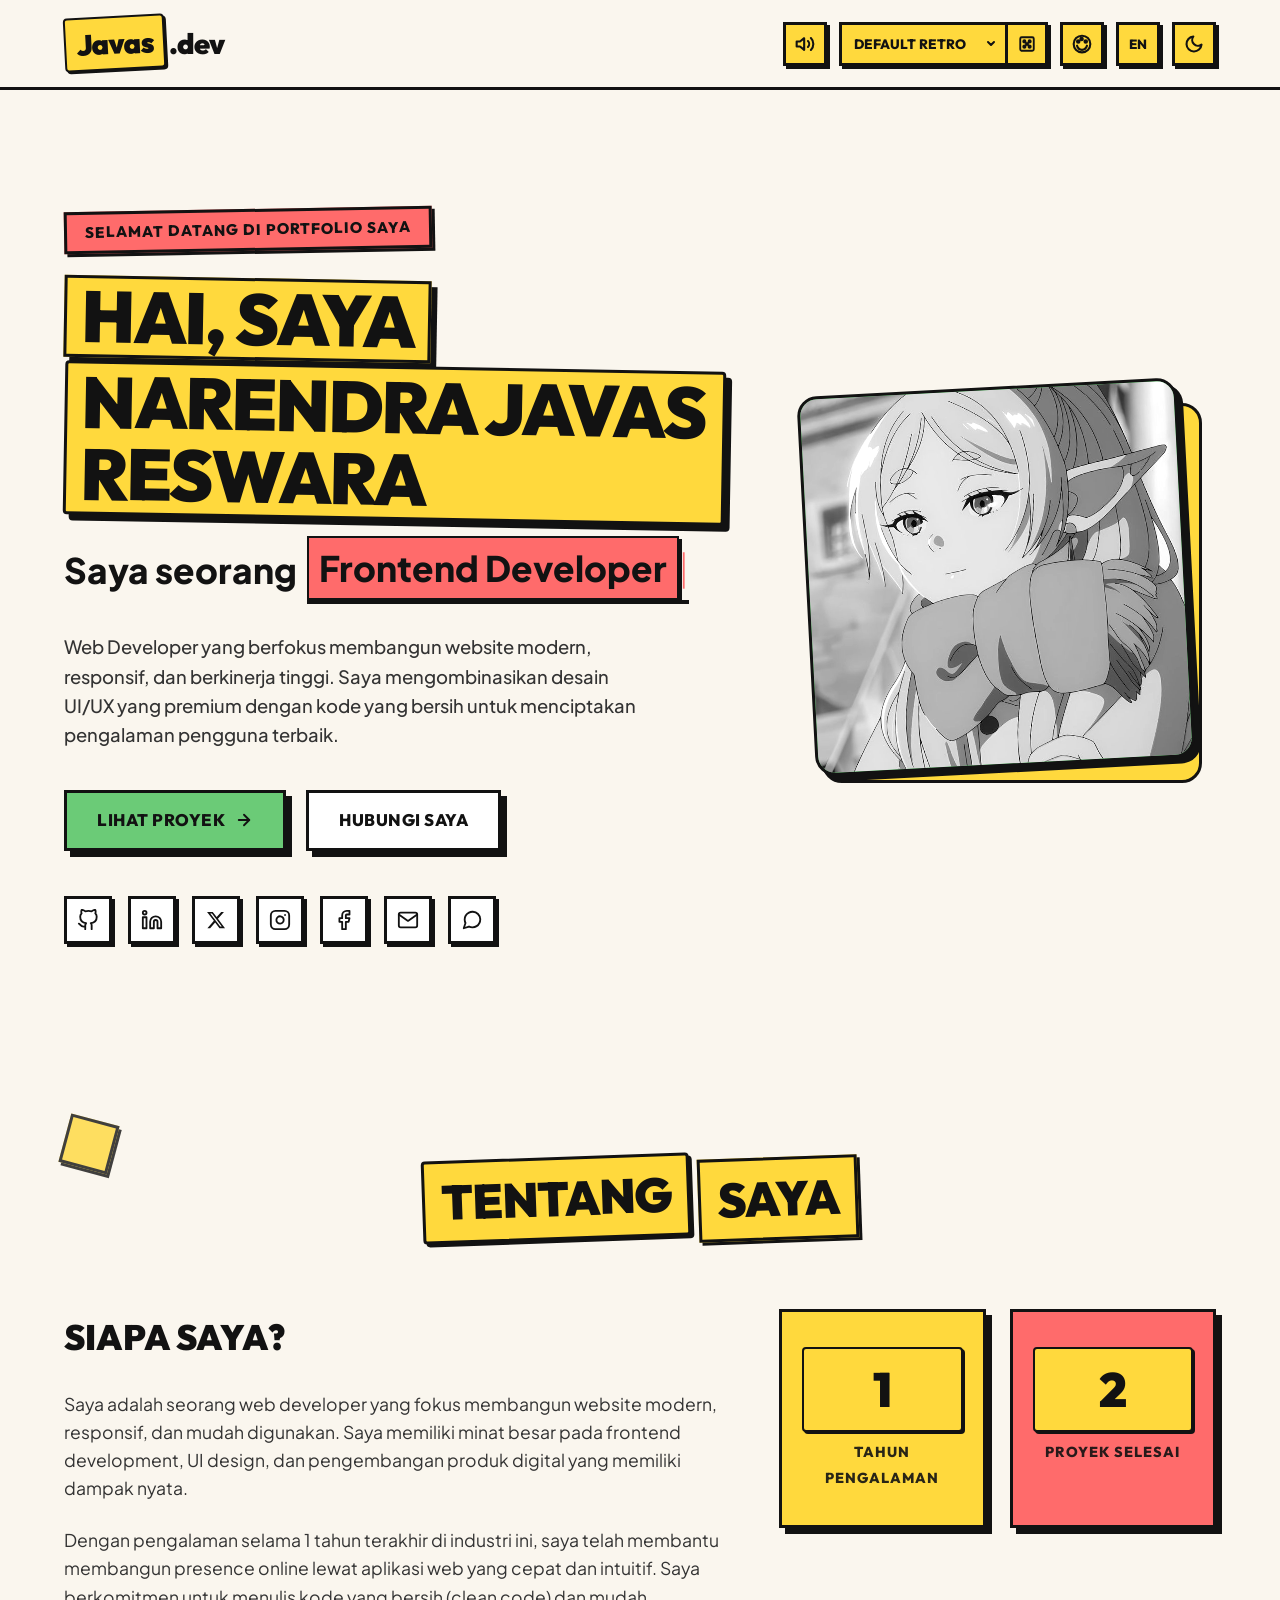
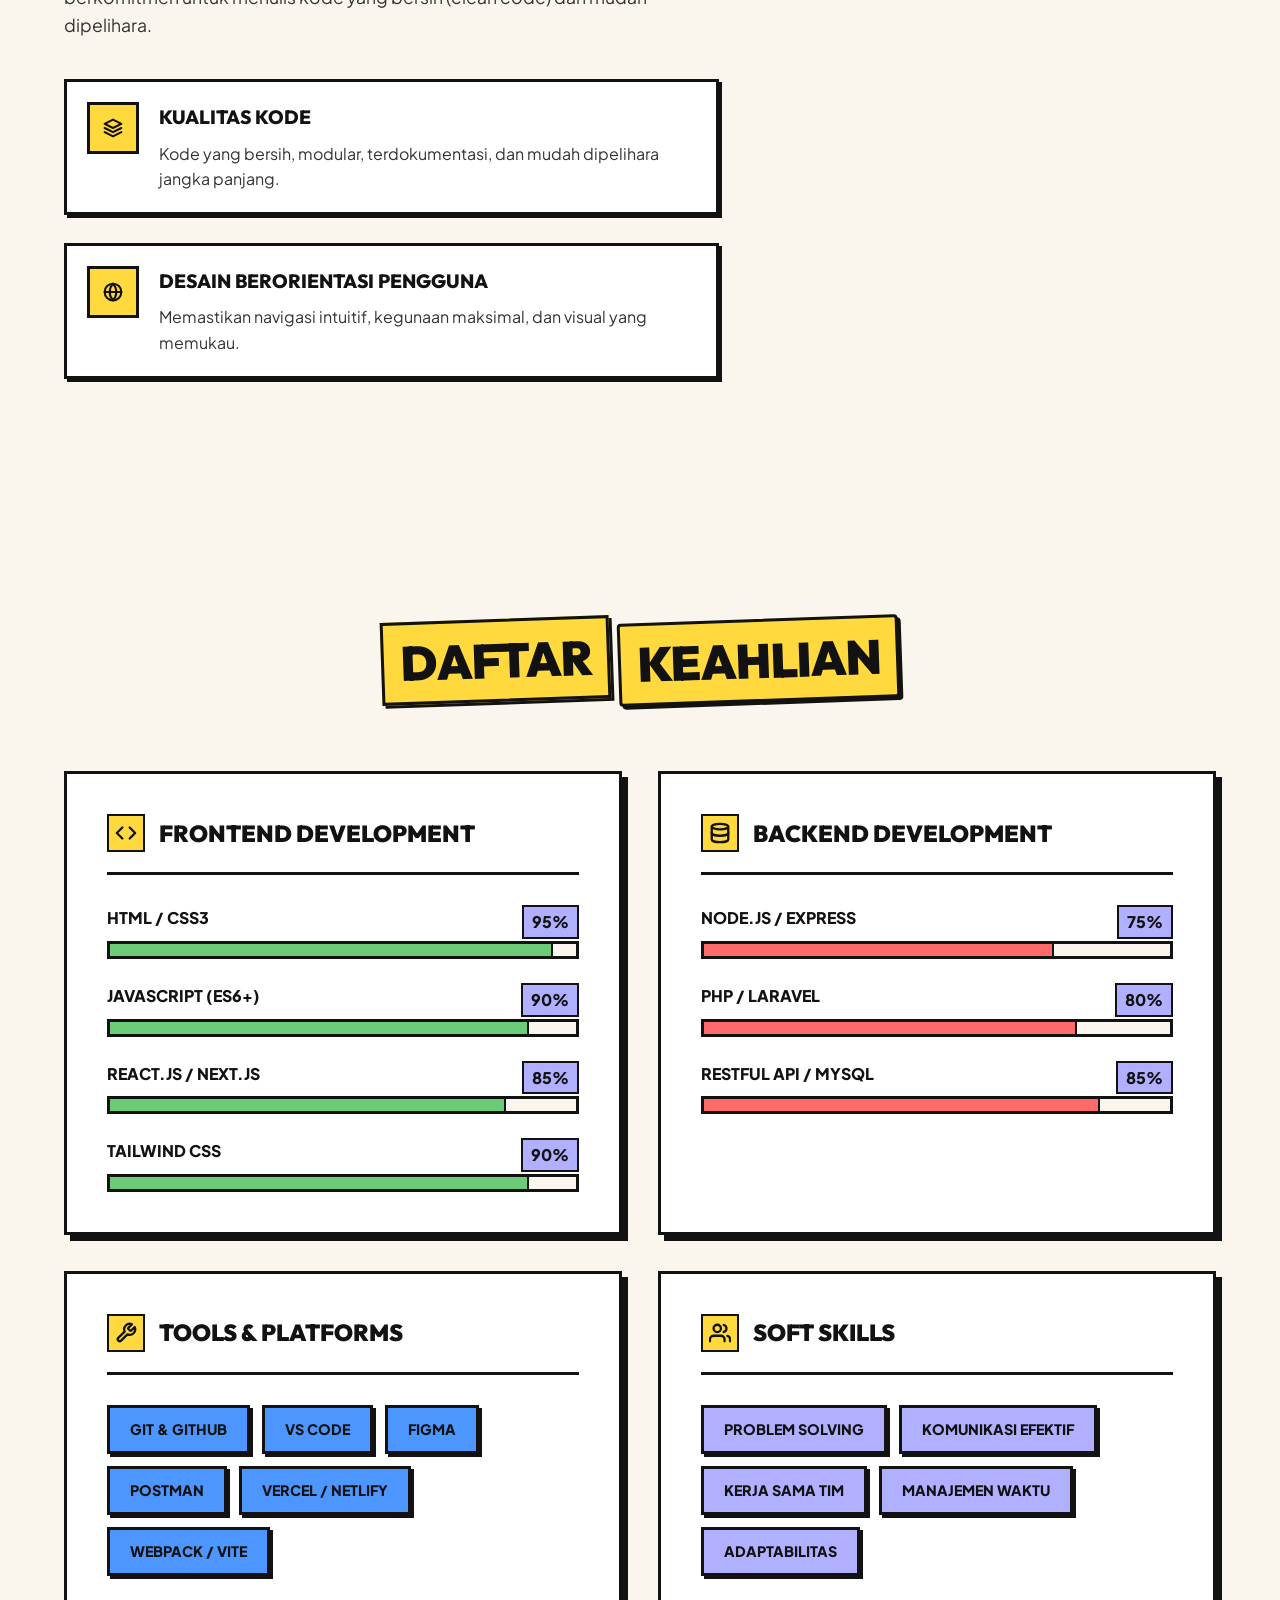
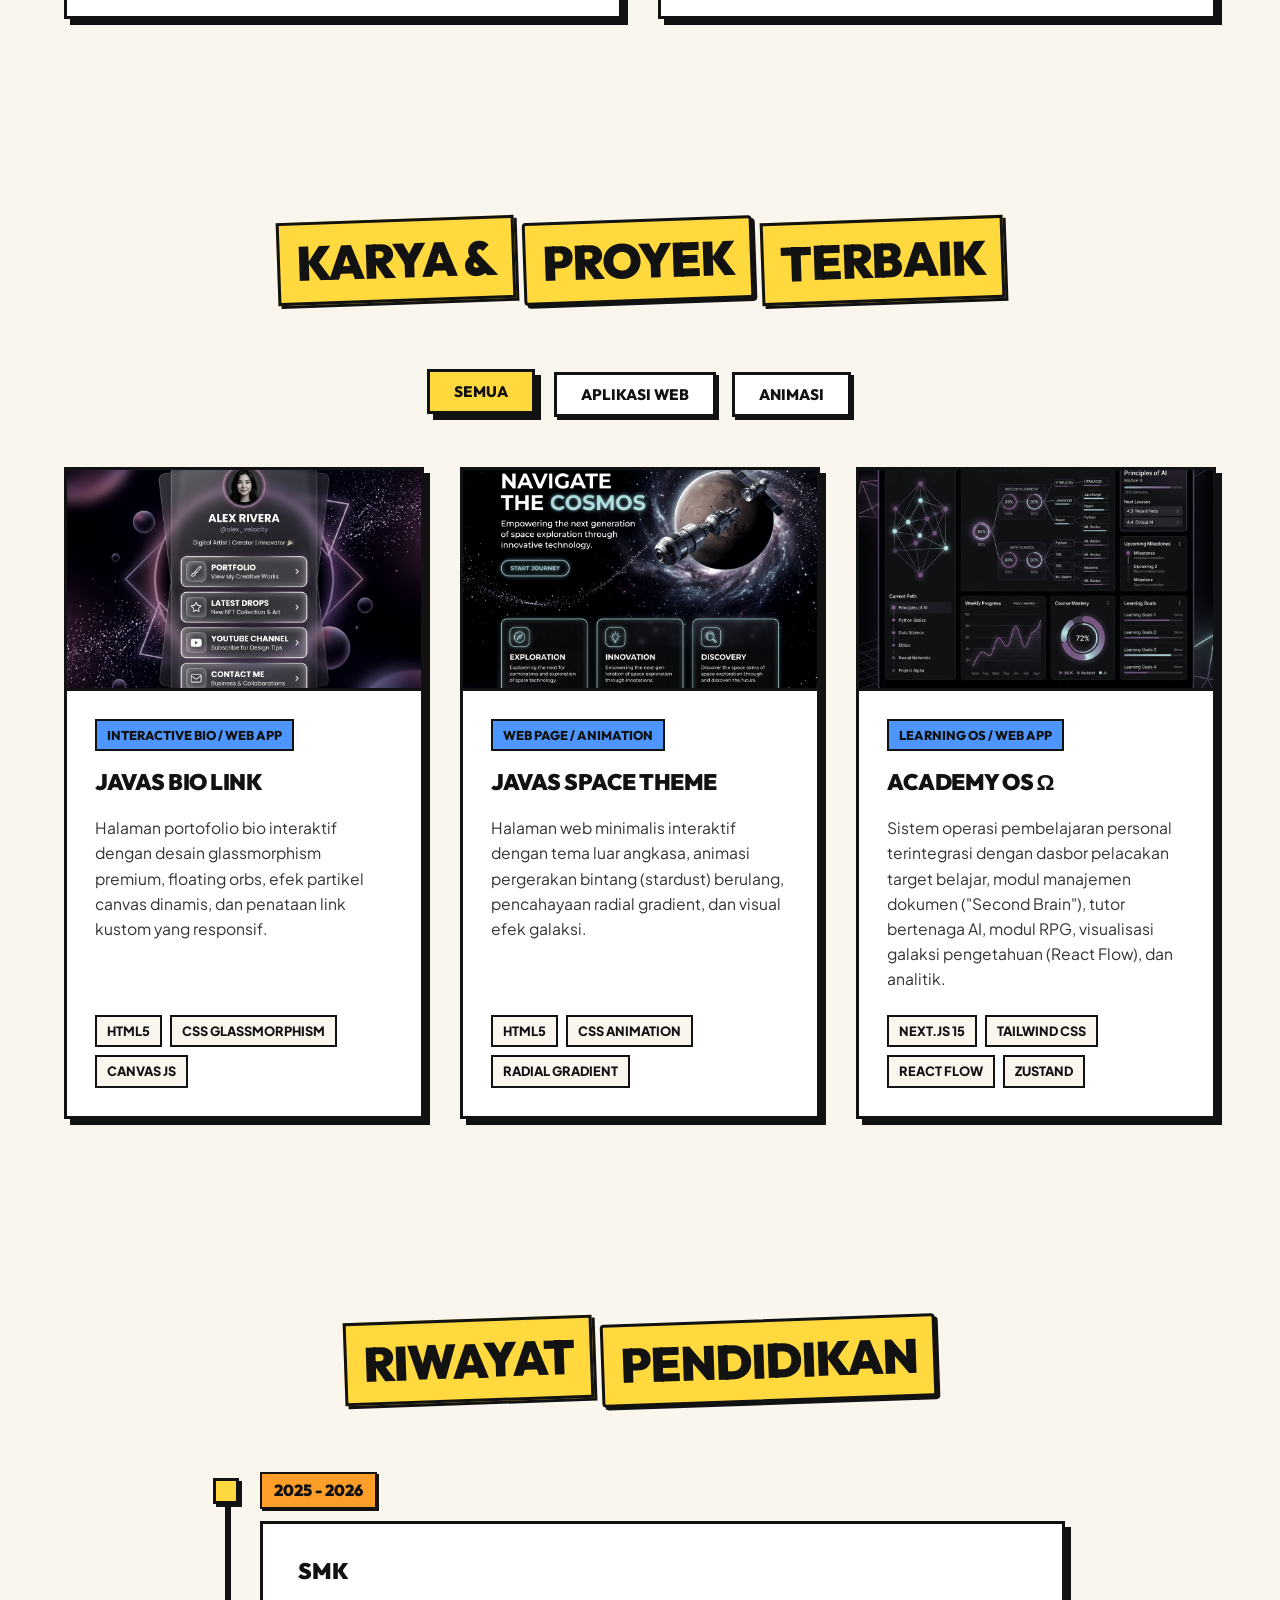
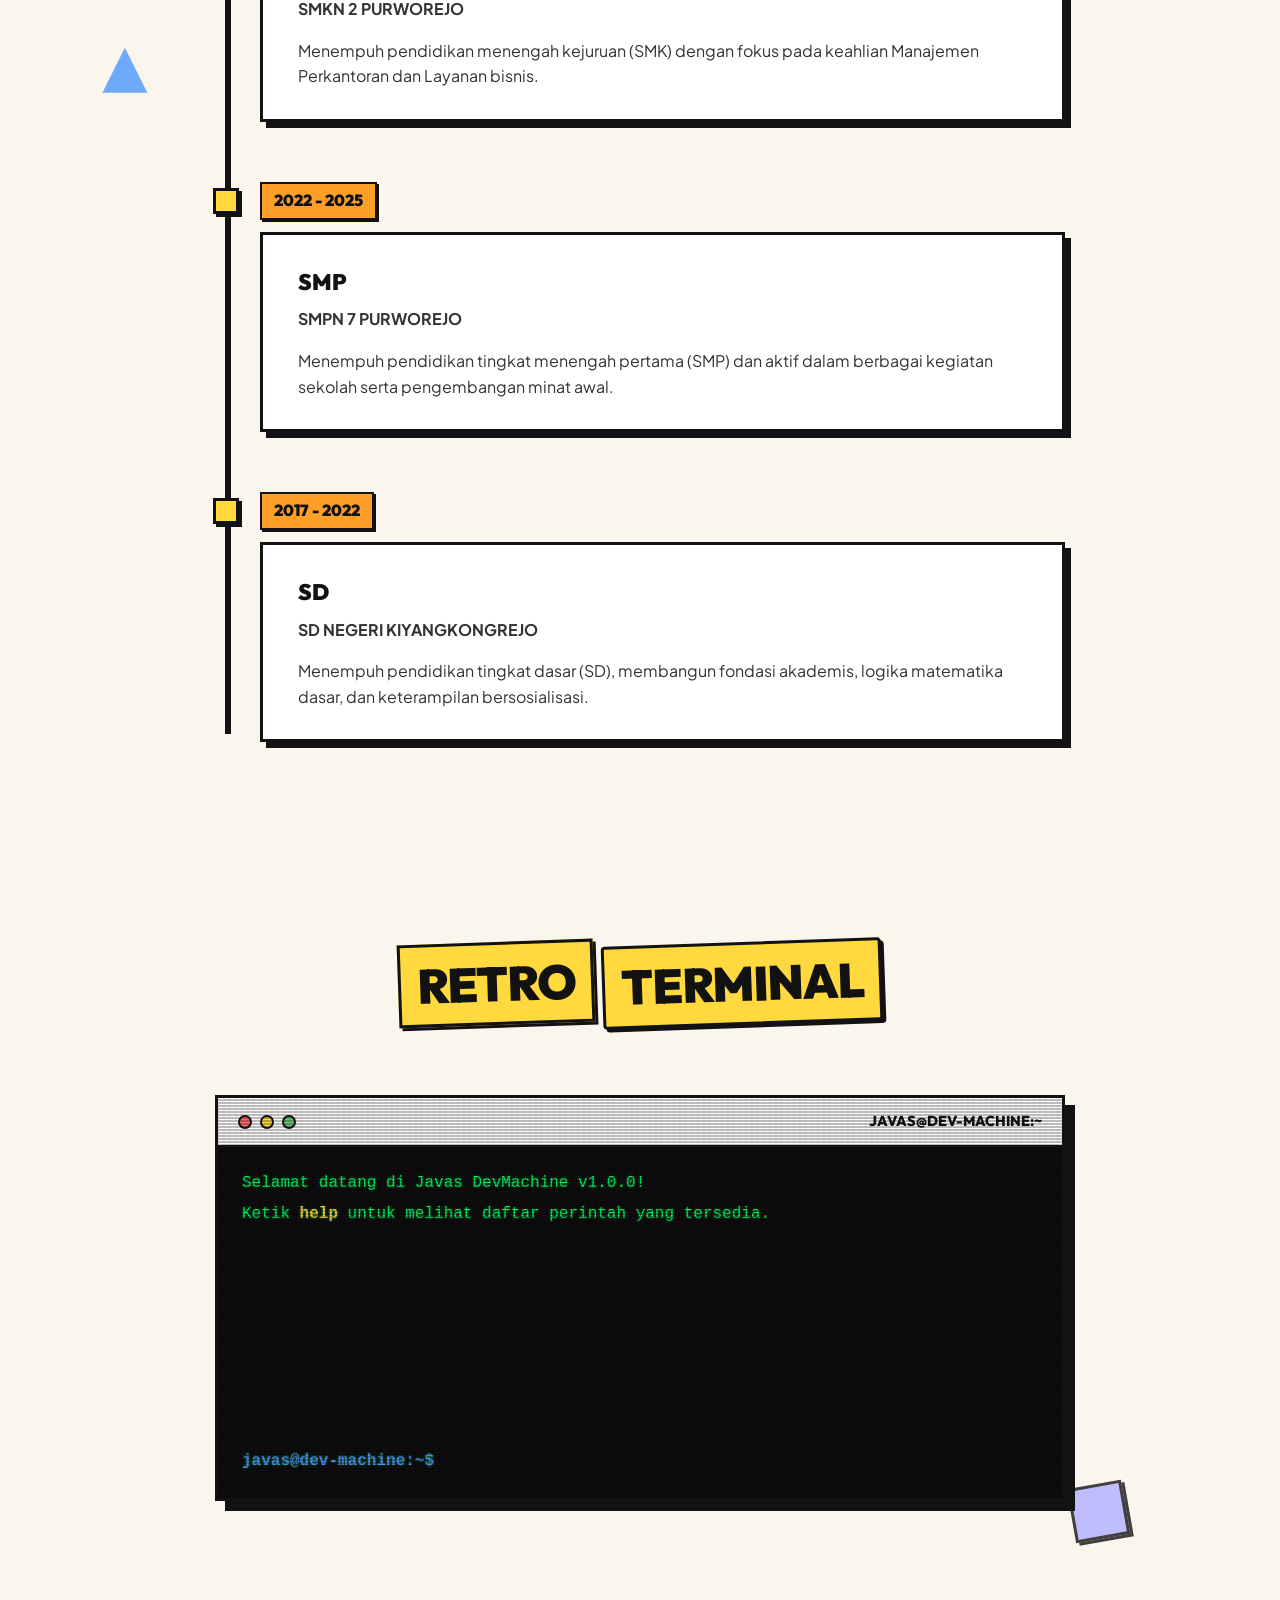
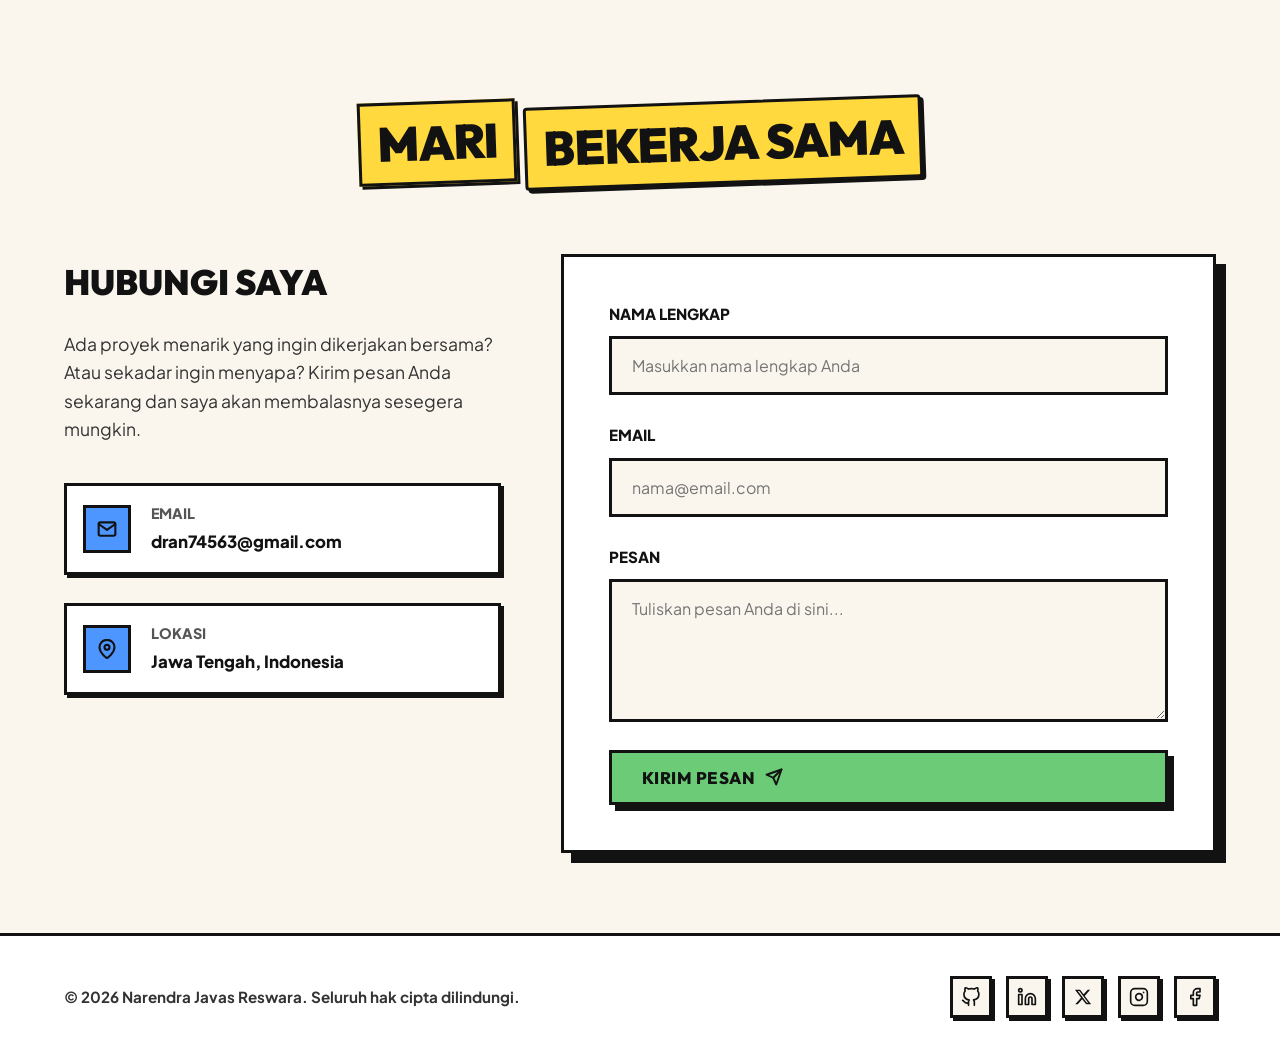
==== index.html @ 5ac17391 "fix(layout): move nav out of header and prevent SVG button clipping" ====
<!DOCTYPE html>
<html lang="id">
<head>
  <meta charset="UTF-8">
  <meta name="viewport" content="width=device-width, initial-scale=1.0">
  <title>Narendra Javas Reswara | Professional Web Developer & Frontend Engineer Portfolio</title>
  <meta name="description" content="Portfolio profesional Narendra Javas Reswara. Web Developer dan Frontend Engineer yang berpengalaman membangun website modern, responsif, berkinerja tinggi, dan mudah digunakan.">
  <meta name="keywords" content="Narendra Javas Reswara, Web Developer, Frontend Engineer, Portfolio, Developer Indonesia, React, CSS, JavaScript">
  <meta name="author" content="Narendra Javas Reswara">
  
  <!-- Open Graph / Facebook -->
  <meta property="og:type" content="website">
  <meta property="og:url" content="https://alexwijaya.dev/">
  <meta property="og:title" content="Narendra Javas Reswara | Professional Web Developer Portfolio">
  <meta property="og:description" content="Explore projects, skills, and experience of Narendra Javas Reswara, building next-gen web applications.">
  <meta property="og:image" content="assets/images/profile_avatar.png">

  <!-- Google Fonts -->
  <link rel="preconnect" href="https://fonts.googleapis.com">
  <link rel="preconnect" href="https://fonts.gstatic.com" crossorigin>
  <link href="https://fonts.googleapis.com/css2?family=Plus+Jakarta+Sans:wght@300;400;500;600;700;800&family=Outfit:wght@300;400;500;600;700;800&family=Press+Start+2P&display=swap" rel="stylesheet">
  
  <!-- Stylesheet -->
  <link rel="stylesheet" href="style.css?v=1.6">
</head>
<body>

  <!-- Background Geometric Shapes with Parallax Wrappers -->
  <div class="geo-shape-wrap shape-1-wrap" data-depth="20"><div class="geo-shape shape-1"></div></div>
  <div class="geo-shape-wrap shape-2-wrap" data-depth="-30"><div class="geo-shape shape-2"></div></div>
  <div class="geo-shape-wrap shape-3-wrap" data-depth="15"><div class="geo-shape shape-3"></div></div>
  <div class="geo-shape-wrap shape-4-wrap" data-depth="-25"><div class="geo-shape shape-4"></div></div>

  <!-- Header & Navigation -->
  <header class="header" id="header">
    <div class="container header-container">
      <a href="#hero" class="logo" id="nav-logo">
        <span class="gradient-text">Javas</span>.dev
      </a>

      <div class="header-actions">
        <button id="sound-toggle" class="theme-toggle-btn sound-toggle-btn" aria-label="Toggle Sound">
          <svg class="sound-on-icon" viewBox="0 0 24 24" width="20" height="20" stroke="currentColor" stroke-width="2.5" fill="none" stroke-linecap="round" stroke-linejoin="round">
            <polygon points="11 5 6 9 2 9 2 15 6 15 11 19 11 5"></polygon>
            <path d="M19.07 4.93a10 10 0 0 1 0 14.14M15.54 8.46a5 5 0 0 1 0 7.07"></path>
          </svg>
          <svg class="sound-off-icon" viewBox="0 0 24 24" width="20" height="20" stroke="currentColor" stroke-width="2.5" fill="none" stroke-linecap="round" stroke-linejoin="round" style="display: none;">
            <polygon points="11 5 6 9 2 9 2 15 6 15 11 19 11 5"></polygon>
            <line x1="23" y1="9" x2="17" y2="15"></line>
            <line x1="17" y1="9" x2="23" y2="15"></line>
          </svg>
        </button>

        <!-- Unified Color Palette Switcher Widget -->
        <div class="palette-switcher-wrapper">
          <select id="palette-select" class="palette-select" aria-label="Select Color Palette">
            <option value="0">Default Retro</option>
            <option value="1">Cyberpunk Neon</option>
            <option value="2">80s Vaporwave</option>
            <option value="3">Acid Rave</option>
            <option value="4">Citrus Punch</option>
          </select>
          <button id="palette-shuffle" class="palette-shuffle-btn" aria-label="Shuffle Colors">
            <svg viewBox="0 0 24 24" width="18" height="18" stroke="currentColor" stroke-width="2.5" fill="none" stroke-linecap="round" stroke-linejoin="round">
              <rect x="3" y="3" width="18" height="18" rx="2" ry="2"></rect>
              <circle cx="8.5" cy="8.5" r="1.5" fill="currentColor"></circle>
              <circle cx="15.5" cy="15.5" r="1.5" fill="currentColor"></circle>
              <circle cx="12" cy="12" r="1.5" fill="currentColor"></circle>
              <circle cx="8.5" cy="15.5" r="1.5" fill="currentColor"></circle>
              <circle cx="15.5" cy="8.5" r="1.5" fill="currentColor"></circle>
            </svg>
          </button>
        </div>

        <!-- Custom Color Picker Widget -->
        <div class="color-picker-wrapper">
          <button id="custom-color-btn" class="theme-toggle-btn custom-color-btn" aria-label="Custom Accent Color">
            <svg viewBox="0 0 24 24" width="20" height="20" stroke="currentColor" stroke-width="2.5" fill="none" stroke-linecap="round" stroke-linejoin="round">
              <path d="M12 22C17.5228 22 22 17.5228 22 12C22 6.47715 17.5228 2 12 2C6.47715 2 2 6.47715 2 12C2 17.5228 6.47715 22 12 22Z"></path>
              <path d="M7.5 10.5C8.32843 10.5 9 9.82843 9 9C9 8.17157 8.32843 7.5 7.5 7.5C6.67157 7.5 6 8.17157 6 9C6 9.82843 6.67157 10.5 7.5 10.5Z" fill="currentColor"></path>
              <path d="M11.5 7.5C12.3284 7.5 13 6.82843 13 6C13 5.17157 12.3284 4.5 11.5 4.5C10.6716 4.5 10 5.17157 10 6C10 6.82843 10.6716 7.5 11.5 7.5Z" fill="currentColor"></path>
              <path d="M16.5 10.5C17.3284 10.5 18 9.82843 18 9C18 8.17157 17.3284 7.5 16.5 7.5C15.6716 7.5 15 8.17157 15 9C15 9.82843 15.6716 10.5 16.5 10.5Z" fill="currentColor"></path>
              <path d="M6 14C6 14 7.5 19 12 19C16.5 19 18 14 18 14" stroke-linecap="round"></path>
            </svg>
          </button>
          <input type="color" id="accent-color-picker" value="#FFD93D" aria-label="Choose Accent Color">
        </div>

        <!-- Language Switcher Button -->
        <button id="lang-toggle" class="theme-toggle-btn" aria-label="Toggle Language" style="font-family: var(--font-alt); font-weight: 800;">EN</button>

        <button id="theme-toggle" class="theme-toggle-btn" aria-label="Toggle Theme">
          <svg class="sun-icon" viewBox="0 0 24 24" width="20" height="20" stroke="currentColor" stroke-width="2.5" fill="none" stroke-linecap="round" stroke-linejoin="round" style="display: none;">
            <circle cx="12" cy="12" r="5"></circle>
            <line x1="12" y1="1" x2="12" y2="3"></line>
            <line x1="12" y1="21" x2="12" y2="23"></line>
            <line x1="4.22" y1="4.22" x2="5.64" y2="5.64"></line>
            <line x1="18.36" y1="18.36" x2="19.78" y2="19.78"></line>
            <line x1="1" y1="12" x2="3" y2="12"></line>
            <line x1="21" y1="12" x2="23" y2="12"></line>
            <line x1="4.22" y1="19.78" x2="5.64" y2="18.36"></line>
            <line x1="18.36" y1="5.64" x2="19.78" y2="4.22"></line>
          </svg>
          <svg class="moon-icon" viewBox="0 0 24 24" width="20" height="20" stroke="currentColor" stroke-width="2.5" fill="none" stroke-linecap="round" stroke-linejoin="round">
            <path d="M21 12.79A9 9 0 1 1 11.21 3 7 7 0 0 0 21 12.79z"></path>
          </svg>
        </button>
  
        <button class="nav-toggle" id="nav-toggle" aria-label="Toggle Menu">
          <svg class="hamburger-icon" viewBox="0 0 24 24" width="24" height="24" stroke="currentColor" stroke-width="2.5" fill="none" stroke-linecap="round" stroke-linejoin="round">
            <line x1="3" y1="12" x2="21" y2="12"></line>
            <line x1="3" y1="6" x2="21" y2="6"></line>
            <line x1="3" y1="18" x2="21" y2="18"></line>
          </svg>
          <svg class="close-icon" viewBox="0 0 24 24" width="24" height="24" stroke="currentColor" stroke-width="2.5" fill="none" stroke-linecap="round" stroke-linejoin="round" style="display: none;">
            <line x1="18" y1="6" x2="6" y2="18"></line>
            <line x1="6" y1="6" x2="18" y2="18"></line>
          </svg>
        </button>
      </div>
    </div>
  </header>

  <!-- Navigation Drawer (Positioned outside header to prevent mobile touch/rendering bugs) -->
  <nav class="nav" id="nav-menu">
    <ul class="nav-list">
      <li class="nav-item"><a href="#hero" class="nav-link active"><span data-translate="nav-home">Home</span></a></li>
      <li class="nav-item"><a href="#about" class="nav-link"><span data-translate="nav-about">Tentang</span></a></li>
      <li class="nav-item"><a href="#skills" class="nav-link"><span data-translate="nav-skills">Keahlian</span></a></li>
      <li class="nav-item"><a href="#projects" class="nav-link"><span data-translate="nav-projects">Proyek</span></a></li>
      <li class="nav-item"><a href="#education" class="nav-link"><span data-translate="nav-education">Pendidikan</span></a></li>
      <li class="nav-item"><a href="#contact" class="nav-link"><span data-translate="nav-contact">Kontak</span></a></li>
    </ul>

    <!-- Mobile-only settings panel -->
    <div class="nav-settings-mobile">
      <span class="settings-title-mobile" data-translate="settings-title">Pengaturan</span>
      <div class="settings-row-mobile">
        <!-- Sound Toggle -->
        <button id="sound-toggle-mobile" class="theme-toggle-btn sound-toggle-btn" aria-label="Toggle Sound">
          <svg class="sound-on-icon" viewBox="0 0 24 24" width="20" height="20" stroke="currentColor" stroke-width="2.5" fill="none" stroke-linecap="round" stroke-linejoin="round">
            <polygon points="11 5 6 9 2 9 2 15 6 15 11 19 11 5"></polygon>
            <path d="M19.07 4.93a10 10 0 0 1 0 14.14M15.54 8.46a5 5 0 0 1 0 7.07"></path>
          </svg>
          <svg class="sound-off-icon" viewBox="0 0 24 24" width="20" height="20" stroke="currentColor" stroke-width="2.5" fill="none" stroke-linecap="round" stroke-linejoin="round" style="display: none;">
            <polygon points="11 5 6 9 2 9 2 15 6 15 11 19 11 5"></polygon>
            <line x1="23" y1="9" x2="17" y2="15"></line>
            <line x1="17" y1="9" x2="23" y2="15"></line>
          </svg>
        </button>

        <!-- Custom Accent Color Picker -->
        <div class="color-picker-wrapper">
          <button id="custom-color-btn-mobile" class="theme-toggle-btn custom-color-btn" aria-label="Custom Accent Color">
            <svg viewBox="0 0 24 24" width="20" height="20" stroke="currentColor" stroke-width="2.5" fill="none" stroke-linecap="round" stroke-linejoin="round">
              <path d="M12 22C17.5228 22 22 17.5228 22 12C22 6.47715 17.5228 2 12 2C6.47715 2 2 6.47715 2 12C2 17.5228 6.47715 22 12 22Z"></path>
              <path d="M7.5 10.5C8.32843 10.5 9 9.82843 9 9C9 8.17157 8.32843 7.5 7.5 7.5C6.67157 7.5 6 8.17157 6 9C6 9.82843 6.67157 10.5 7.5 10.5Z" fill="currentColor"></path>
              <path d="M11.5 7.5C12.3284 7.5 13 6.82843 13 6C13 5.17157 12.3284 4.5 11.5 4.5C10.6716 4.5 10 5.17157 10 6C10 6.82843 10.6716 7.5 11.5 7.5Z" fill="currentColor"></path>
              <path d="M16.5 10.5C17.3284 10.5 18 9.82843 18 9C18 8.17157 17.3284 7.5 16.5 7.5C15.6716 7.5 15 8.17157 15 9C15 9.82843 15.6716 10.5 16.5 10.5Z" fill="currentColor"></path>
              <path d="M6 14C6 14 7.5 19 12 19C16.5 19 18 14 18 14" stroke-linecap="round"></path>
            </svg>
          </button>
          <input type="color" id="accent-color-picker-mobile" value="#FFD93D" aria-label="Choose Accent Color">
        </div>
      </div>

      <!-- Color Palette Dropdown & Shuffle Widget -->
      <div class="palette-switcher-wrapper">
        <select id="palette-select-mobile" class="palette-select" aria-label="Select Color Palette">
          <option value="0">Default Retro</option>
          <option value="1">Cyberpunk Neon</option>
          <option value="2">80s Vaporwave</option>
          <option value="3">Acid Rave</option>
          <option value="4">Citrus Punch</option>
        </select>
        <button id="palette-shuffle-mobile" class="palette-shuffle-btn" aria-label="Shuffle Colors">
          <svg viewBox="0 0 24 24" width="18" height="18" stroke="currentColor" stroke-width="2.5" fill="none" stroke-linecap="round" stroke-linejoin="round">
            <rect x="3" y="3" width="18" height="18" rx="2" ry="2"></rect>
            <circle cx="8.5" cy="8.5" r="1.5" fill="currentColor"></circle>
            <circle cx="15.5" cy="15.5" r="1.5" fill="currentColor"></circle>
            <circle cx="12" cy="12" r="1.5" fill="currentColor"></circle>
            <circle cx="8.5" cy="15.5" r="1.5" fill="currentColor"></circle>
            <circle cx="15.5" cy="8.5" r="1.5" fill="currentColor"></circle>
          </svg>
        </button>
      </div>
    </div>
  </nav>

  <main>
    <!-- Hero Section -->
    <section class="hero section" id="hero">
      <div class="container hero-container">
        <div class="hero-content">
          <span class="hero-tagline" data-translate="hero-tagline">Selamat Datang di Portfolio Saya</span>
          <h1 class="hero-title"><span data-translate="hero-title-prefix">Hai, Saya</span> <span class="gradient-text">Narendra Javas Reswara</span></h1>
          <h2 class="hero-subtitle">
            <span class="subtitle-prefix" data-translate="hero-subtitle-prefix">Saya seorang</span>
            <span class="typewriter-wrapper"><span id="typewriter" class="gradient-accent-text"></span><span class="cursor">|</span></span>
          </h2>
          <p class="hero-description" data-translate="hero-description">
            Web Developer yang berfokus membangun website modern, responsif, dan berkinerja tinggi. Saya mengombinasikan desain UI/UX yang premium dengan kode yang bersih untuk menciptakan pengalaman pengguna terbaik.
          </p>
          
          <div class="hero-ctas">
            <a href="#projects" class="btn btn-primary" id="btn-hero-projects">
              <span data-translate="btn-projects">Lihat Proyek</span>
              <svg viewBox="0 0 24 24" width="18" height="18" stroke="currentColor" stroke-width="2.5" fill="none" stroke-linecap="round" stroke-linejoin="round">
                <line x1="5" y1="12" x2="19" y2="12"></line>
                <polyline points="12 5 19 12 12 19"></polyline>
              </svg>
            </a>
            <a href="#contact" class="btn btn-secondary" id="btn-hero-contact"><span data-translate="btn-contact">Hubungi Saya</span></a>
          </div>

          <div class="hero-socials">
            <a href="https://github.com/javasrajagula" target="_blank" rel="noopener noreferrer" class="social-link" id="social-hero-github" aria-label="GitHub">
              <svg viewBox="0 0 24 24" width="22" height="22" stroke="currentColor" stroke-width="2" fill="none" stroke-linecap="round" stroke-linejoin="round"><path d="M9 19c-5 1.5-5-2.5-7-3m14 6v-3.87a3.37 3.37 0 0 0-.94-2.61c3.14-.35 6.44-1.54 6.44-7A5.44 5.44 0 0 0 20 4.77 5.07 5.07 0 0 0 19.91 1S18.73.65 16 2.48a13.38 13.38 0 0 0-7 0C6.27.65 5.09 1 5.09 1A5.07 5.07 0 0 0 5 4.77a5.44 5.44 0 0 0-1.5 3.78c0 5.42 3.3 6.61 6.44 7A3.37 3.37 0 0 0 9 18.13V22"></path></svg>
            </a>
            <a href="https://www.linkedin.com/in/narendra-undefined-12bb893ba/" target="_blank" rel="noopener noreferrer" class="social-link" id="social-hero-linkedin" aria-label="LinkedIn">
              <svg viewBox="0 0 24 24" width="22" height="22" stroke="currentColor" stroke-width="2" fill="none" stroke-linecap="round" stroke-linejoin="round"><path d="M16 8a6 6 0 0 1 6 6v7h-4v-7a2 2 0 0 0-2-2 2 2 0 0 0-2 2v7h-4v-7a6 6 0 0 1 6-6z"></path><rect x="2" y="9" width="4" height="12"></rect><circle cx="4" cy="4" r="2"></circle></svg>
            </a>
            <a href="https://x.com/Javaskumar" target="_blank" rel="noopener noreferrer" class="social-link" id="social-hero-x" aria-label="X (Twitter)">
              <svg viewBox="0 0 24 24" width="20" height="20" fill="currentColor"><path d="M18.244 2.25h3.308l-7.227 8.26 8.502 11.24H16.17l-5.214-6.817L4.99 21.75H1.68l7.73-8.835L1.254 2.25H8.08l4.713 6.231zm-1.161 17.52h1.833L7.084 4.126H5.117z"/></svg>
            </a>
            <a href="https://www.instagram.com/javasrajagula14/" target="_blank" rel="noopener noreferrer" class="social-link" id="social-hero-instagram" aria-label="Instagram">
              <svg viewBox="0 0 24 24" width="22" height="22" stroke="currentColor" stroke-width="2" fill="none" stroke-linecap="round" stroke-linejoin="round"><rect x="2" y="2" width="20" height="20" rx="5" ry="5"></rect><path d="M16 11.37A4 4 0 1 1 12.63 8 4 4 0 0 1 16 11.37z"></path><line x1="17.5" y1="6.5" x2="17.51" y2="6.5"></line></svg>
            </a>
            <a href="https://www.facebook.com/javas.265377?locale=id_ID" target="_blank" rel="noopener noreferrer" class="social-link" id="social-hero-facebook" aria-label="Facebook">
              <svg viewBox="0 0 24 24" width="22" height="22" stroke="currentColor" stroke-width="2" fill="none" stroke-linecap="round" stroke-linejoin="round"><path d="M18 2h-3a5 5 0 0 0-5 5v3H7v4h3v8h4v-8h3l1-4h-4V7a1 1 0 0 1 1-1h3z"></path></svg>
            </a>
            <a href="mailto:dran74563@gmail.com" class="social-link" id="social-hero-email" aria-label="Email">
              <svg viewBox="0 0 24 24" width="22" height="22" stroke="currentColor" stroke-width="2" fill="none" stroke-linecap="round" stroke-linejoin="round"><path d="M4 4h16c1.1 0 2 .9 2 2v12c0 1.1-.9 2-2 2H4c-1.1 0-2-.9-2-2V6c0-1.1.9-2 2-2z"></path><polyline points="22,6 12,13 2,6"></polyline></svg>
            </a>
            <a href="https://wa.me/6285338123425" target="_blank" rel="noopener noreferrer" class="social-link" id="social-hero-whatsapp" aria-label="WhatsApp">
              <svg viewBox="0 0 24 24" width="22" height="22" stroke="currentColor" stroke-width="2" fill="none" stroke-linecap="round" stroke-linejoin="round"><path d="M21 11.5a8.38 8.38 0 0 1-.9 3.8 8.5 8.5 0 0 1-7.6 4.7 8.38 8.38 0 0 1-3.8-.9L3 21l1.9-5.7a8.38 8.38 0 0 1-.9-3.8 8.5 8.5 0 0 1 4.7-7.6 8.38 8.38 0 0 1 3.8-.9h.5a8.48 8.48 0 0 1 8 8v.5z"></path></svg>
            </a>
          </div>
        </div>

        <div class="hero-image-wrapper">
          <div class="hero-image-glow"></div>
          <div class="hero-image-container">
            <img src="assets/images/profile_avatar.png" alt="Foto Profil Narendra Javas Reswara" class="hero-image" width="400" height="400">
          </div>
        </div>
      </div>
    </section>

    <!-- About Section -->
    <section class="about section" id="about">
      <div class="container">
        <h2 class="section-title"><span class="gradient-text" data-translate="about-title-span">Tentang</span> <span data-translate="about-title-rest">Saya</span></h2>
        <div class="about-grid">
          <div class="about-text">
            <h3 data-translate="about-subtitle">Siapa Saya?</h3>
            <p data-translate="about-p1">
              Saya adalah seorang web developer yang fokus membangun website modern, responsif, dan mudah digunakan. Saya memiliki minat besar pada frontend development, UI design, dan pengembangan produk digital yang memiliki dampak nyata.
            </p>
            <p data-translate="about-p2">
              Dengan pengalaman selama 1 tahun terakhir di industri ini, saya telah membantu membangun presence online lewat aplikasi web yang cepat dan intuitif. Saya berkomitmen untuk menulis kode yang bersih (clean code) dan mudah dipelihara.
            </p>
            
            <div class="about-values">
              <div class="value-item">
                <div class="value-icon">
                  <svg viewBox="0 0 24 24" width="20" height="20" stroke="currentColor" stroke-width="2.5" fill="none" stroke-linecap="round" stroke-linejoin="round"><polygon points="12 2 2 7 12 12 22 7 12 2"></polygon><polyline points="2 17 12 22 22 17"></polyline><polyline points="2 12 12 17 22 12"></polyline></svg>
                </div>
                <div>
                  <h4 data-translate="val1-title">Kualitas Kode</h4>
                  <p data-translate="val1-desc">Kode yang bersih, modular, terdokumentasi, dan mudah dipelihara jangka panjang.</p>
                </div>
              </div>

              <div class="value-item">
                <div class="value-icon">
                  <svg viewBox="0 0 24 24" width="20" height="20" stroke="currentColor" stroke-width="2.5" fill="none" stroke-linecap="round" stroke-linejoin="round"><circle cx="12" cy="12" r="10"></circle><line x1="2" y1="12" x2="22" y2="12"></line><path d="M12 2a15.3 15.3 0 0 1 4 10 15.3 15.3 0 0 1-4 10 15.3 15.3 0 0 1-4-10 15.3 15.3 0 0 1 4-10z"></path></svg>
                </div>
                <div>
                  <h4 data-translate="val2-title">Desain Berorientasi Pengguna</h4>
                  <p data-translate="val2-desc">Memastikan navigasi intuitif, kegunaan maksimal, dan visual yang memukau.</p>
                </div>
              </div>
            </div>


          </div>

          <div class="about-info-cards">
            <div class="info-card">
              <span class="info-num gradient-text">1</span>
              <span class="info-label" data-translate="card1-label">Tahun Pengalaman</span>
            </div>
            <div class="info-card">
              <span class="info-num gradient-text">2</span>
              <span class="info-label" data-translate="card2-label">Proyek Selesai</span>
            </div>
          </div>
        </div>
      </div>
    </section>

    <!-- Skills Section -->
    <section class="skills section" id="skills">
      <div class="container">
        <h2 class="section-title"><span data-translate="skills-title-prefix">Daftar</span> <span class="gradient-text" data-translate="skills-title-span">Keahlian</span></h2>
        <div class="skills-grid">
          
          <!-- Frontend Category -->
          <div class="skills-category-card">
            <h3 class="category-title">
              <svg viewBox="0 0 24 24" width="20" height="20" stroke="currentColor" stroke-width="2.5" fill="none" stroke-linecap="round" stroke-linejoin="round" class="category-icon"><polyline points="16 18 22 12 16 6"></polyline><polyline points="8 6 2 12 8 18"></polyline></svg>
              <span data-translate="skills-cat1">Frontend Development</span>
            </h3>
            <div class="skills-list">
              <div class="skill-item">
                <span class="skill-name">HTML / CSS3</span>
                <span class="skill-percent">95%</span>
                <div class="skill-bar"><div class="skill-fill" style="width: 95%;"></div></div>
              </div>
              <div class="skill-item">
                <span class="skill-name">JavaScript (ES6+)</span>
                <span class="skill-percent">90%</span>
                <div class="skill-bar"><div class="skill-fill" style="width: 90%;"></div></div>
              </div>
              <div class="skill-item">
                <span class="skill-name">React.js / Next.js</span>
                <span class="skill-percent">85%</span>
                <div class="skill-bar"><div class="skill-fill" style="width: 85%;"></div></div>
              </div>
              <div class="skill-item">
                <span class="skill-name">Tailwind CSS</span>
                <span class="skill-percent">90%</span>
                <div class="skill-bar"><div class="skill-fill" style="width: 90%;"></div></div>
              </div>
            </div>
          </div>

          <!-- Backend Category -->
          <div class="skills-category-card">
            <h3 class="category-title">
              <svg viewBox="0 0 24 24" width="20" height="20" stroke="currentColor" stroke-width="2.5" fill="none" stroke-linecap="round" stroke-linejoin="round" class="category-icon"><ellipse cx="12" cy="5" rx="9" ry="3"></ellipse><path d="M3 5v14c0 1.66 4 3 9 3s9-1.34 9-3V5"></path><path d="M3 12c0 1.66 4 3 9 3s9-1.34 9-3"></path></svg>
              <span data-translate="skills-cat2">Backend Development</span>
            </h3>
            <div class="skills-list">
              <div class="skill-item">
                <span class="skill-name">Node.js / Express</span>
                <span class="skill-percent">75%</span>
                <div class="skill-bar"><div class="skill-fill" style="width: 75%;"></div></div>
              </div>
              <div class="skill-item">
                <span class="skill-name">PHP / Laravel</span>
                <span class="skill-percent">80%</span>
                <div class="skill-bar"><div class="skill-fill" style="width: 80%;"></div></div>
              </div>
              <div class="skill-item">
                <span class="skill-name">RESTful API / MySQL</span>
                <span class="skill-percent">85%</span>
                <div class="skill-bar"><div class="skill-fill" style="width: 85%;"></div></div>
              </div>
            </div>
          </div>

          <!-- Tools & Platforms -->
          <div class="skills-category-card">
            <h3 class="category-title">
              <svg viewBox="0 0 24 24" width="20" height="20" stroke="currentColor" stroke-width="2.5" fill="none" stroke-linecap="round" stroke-linejoin="round" class="category-icon"><path d="M14.7 6.3a1 1 0 0 0 0 1.4l1.6 1.6a1 1 0 0 0 1.4 0l3.77-3.77a6 6 0 0 1-7.94 7.94l-6.91 6.91a2.12 2.12 0 0 1-3-3l6.91-6.91a6 6 0 0 1 7.94-7.94l-3.76 3.76z"></path></svg>
              <span data-translate="skills-cat3">Tools & Platforms</span>
            </h3>
            <div class="skills-badges">
              <span class="skill-badge">Git & GitHub</span>
              <span class="skill-badge">VS Code</span>
              <span class="skill-badge">Figma</span>
              <span class="skill-badge">Postman</span>
              <span class="skill-badge">Vercel / Netlify</span>
              <span class="skill-badge">Webpack / Vite</span>
            </div>
          </div>

          <!-- Soft Skills -->
          <div class="skills-category-card">
            <h3 class="category-title">
              <svg viewBox="0 0 24 24" width="20" height="20" stroke="currentColor" stroke-width="2.5" fill="none" stroke-linecap="round" stroke-linejoin="round" class="category-icon"><path d="M17 21v-2a4 4 0 0 0-4-4H5a4 4 0 0 0-4 4v2"></path><circle cx="9" cy="7" r="4"></circle><path d="M23 21v-2a4 4 0 0 0-3-3.87"></path><path d="M16 3.13a4 4 0 0 1 0 7.75"></path></svg>
              <span data-translate="skills-cat4">Soft Skills</span>
            </h3>
            <div class="skills-badges font-alt">
              <span class="skill-badge badge-soft" data-translate="soft-skill-1">Problem Solving</span>
              <span class="skill-badge badge-soft" data-translate="soft-skill-2">Komunikasi Efektif</span>
              <span class="skill-badge badge-soft" data-translate="soft-skill-3">Kerja Sama Tim</span>
              <span class="skill-badge badge-soft" data-translate="soft-skill-4">Manajemen Waktu</span>
              <span class="skill-badge badge-soft" data-translate="soft-skill-5">Adaptabilitas</span>
            </div>
          </div>

        </div>
      </div>
    </section>

    <!-- Projects Section -->
    <section class="projects section" id="projects">
      <div class="container">
        <h2 class="section-title"><span data-translate="projects-title-prefix">Karya &</span> <span class="gradient-text" data-translate="projects-title-span">Proyek</span> <span data-translate="projects-title-suffix">Terbaik</span></h2>
        
        <!-- Project Filter Buttons -->
        <div class="project-filters">
          <button class="filter-btn active" data-filter="all"><span data-translate="filter-all">Semua</span></button>
          <button class="filter-btn" data-filter="web-app"><span data-translate="filter-webapp">Aplikasi Web</span></button>
          <button class="filter-btn" data-filter="animation"><span data-translate="filter-animation">Animasi</span></button>
        </div>

        <div class="projects-grid">
          
          <!-- Project 1 -->
          <article class="project-card" data-category="web-app">
            <div class="project-image-wrapper">
              <img src="assets/images/project_javas_web.png" alt="Pratinjau Proyek Javas Bio Link" class="project-image" loading="lazy" width="360" height="225">
              <div class="project-overlay">
                <div class="project-links">
                  <a href="https://javas-web-e38e-h9eqpfkrb-javasrajagulas-projects.vercel.app" target="_blank" rel="noopener noreferrer" class="project-btn" aria-label="Lihat Demo Javas Bio Link">
                    <svg viewBox="0 0 24 24" width="20" height="20" stroke="currentColor" stroke-width="2" fill="none" stroke-linecap="round" stroke-linejoin="round"><path d="M18 13v6a2 2 0 0 1-2 2H5a2 2 0 0 1-2-2V8a2 2 0 0 1 2-2h6"></path><polyline points="15 3 21 3 21 9"></polyline><line x1="10" y1="14" x2="21" y2="3"></line></svg>
                  </a>
                  <a href="https://github.com/javasrajagula/javas-web" target="_blank" rel="noopener noreferrer" class="project-btn" aria-label="Lihat Repositori GitHub Javas Bio Link">
                    <svg viewBox="0 0 24 24" width="20" height="20" stroke="currentColor" stroke-width="2" fill="none" stroke-linecap="round" stroke-linejoin="round"><path d="M9 19c-5 1.5-5-2.5-7-3m14 6v-3.87a3.37 3.37 0 0 0-.94-2.61c3.14-.35 6.44-1.54 6.44-7A5.44 5.44 0 0 0 20 4.77 5.07 5.07 0 0 0 19.91 1S18.73.65 16 2.48a13.38 13.38 0 0 0-7 0C6.27.65 5.09 1 5.09 1A5.07 5.07 0 0 0 5 4.77a5.44 5.44 0 0 0-1.5 3.78c0 5.42 3.3 6.61 6.44 7A3.37 3.37 0 0 0 9 18.13V22"></path></svg>
                  </a>
                </div>
              </div>
            </div>
            <div class="project-info">
              <span class="project-category" data-translate="project1-category">Interactive Bio / Web App</span>
              <h3 class="project-name">Javas Bio Link</h3>
              <p class="project-description" data-translate="project1-desc">
                Halaman portofolio bio interaktif dengan desain glassmorphism premium, floating orbs, efek partikel canvas dinamis, dan penataan link kustom yang responsif.
              </p>
              <div class="project-tech">
                <span class="tech-tag">HTML5</span>
                <span class="tech-tag">CSS Glassmorphism</span>
                <span class="tech-tag">Canvas JS</span>
              </div>
            </div>
          </article>

          <!-- Project 2 -->
          <article class="project-card" data-category="animation">
            <div class="project-image-wrapper">
              <img src="assets/images/project_javas_web_2.png" alt="Pratinjau Proyek Javas Space Theme" class="project-image" loading="lazy" width="360" height="225">
              <div class="project-overlay">
                <div class="project-links">
                  <a href="https://javas-web-2-prk8diqll-javasrajagulas-projects.vercel.app" target="_blank" rel="noopener noreferrer" class="project-btn" aria-label="Lihat Demo Javas Space Theme">
                    <svg viewBox="0 0 24 24" width="20" height="20" stroke="currentColor" stroke-width="2" fill="none" stroke-linecap="round" stroke-linejoin="round"><path d="M18 13v6a2 2 0 0 1-2 2H5a2 2 0 0 1-2-2V8a2 2 0 0 1 2-2h6"></path><polyline points="15 3 21 3 21 9"></polyline><line x1="10" y1="14" x2="21" y2="3"></line></svg>
                  </a>
                  <a href="https://github.com/javasrajagula/javas-web-2" target="_blank" rel="noopener noreferrer" class="project-btn" aria-label="Lihat Repositori GitHub Javas Space Theme">
                    <svg viewBox="0 0 24 24" width="20" height="20" stroke="currentColor" stroke-width="2" fill="none" stroke-linecap="round" stroke-linejoin="round"><path d="M9 19c-5 1.5-5-2.5-7-3m14 6v-3.87a3.37 3.37 0 0 0-.94-2.61c3.14-.35 6.44-1.54 6.44-7A5.44 5.44 0 0 0 20 4.77 5.07 5.07 0 0 0 19.91 1S18.73.65 16 2.48a13.38 13.38 0 0 0-7 0C6.27.65 5.09 1 5.09 1A5.07 5.07 0 0 0 5 4.77a5.44 5.44 0 0 0-1.5 3.78c0 5.42 3.3 6.61 6.44 7A3.37 3.37 0 0 0 9 18.13V22"></path></svg>
                  </a>
                </div>
              </div>
            </div>
            <div class="project-info">
              <span class="project-category" data-translate="project2-category">Web Page / Animation</span>
              <h3 class="project-name">Javas Space Theme</h3>
              <p class="project-description" data-translate="project2-desc">
                Halaman web minimalis interaktif dengan tema luar angkasa, animasi pergerakan bintang (stardust) berulang, pencahayaan radial gradient, dan visual efek galaksi.
              </p>
              <div class="project-tech">
                <span class="tech-tag">HTML5</span>
                <span class="tech-tag">CSS Animation</span>
                <span class="tech-tag">Radial Gradient</span>
              </div>
            </div>
          </article>

          <!-- Project 3 -->
          <article class="project-card" data-category="web-app">
            <div class="project-image-wrapper">
              <img src="assets/images/project_academy_os.png" alt="Pratinjau Proyek Academy OS" class="project-image" loading="lazy" width="360" height="225">
              <div class="project-overlay">
                <div class="project-links">
                  <a href="https://javas-web-belajar.vercel.app/" target="_blank" rel="noopener noreferrer" class="project-btn" aria-label="Lihat Demo Academy OS">
                    <svg viewBox="0 0 24 24" width="20" height="20" stroke="currentColor" stroke-width="2" fill="none" stroke-linecap="round" stroke-linejoin="round"><path d="M18 13v6a2 2 0 0 1-2 2H5a2 2 0 0 1-2-2V8a2 2 0 0 1 2-2h6"></path><polyline points="15 3 21 3 21 9"></polyline><line x1="10" y1="14" x2="21" y2="3"></line></svg>
                  </a>
                  <a href="https://github.com/javasrajagula/javas-web-belajar" target="_blank" rel="noopener noreferrer" class="project-btn" aria-label="Lihat Repositori GitHub Academy OS">
                    <svg viewBox="0 0 24 24" width="20" height="20" stroke="currentColor" stroke-width="2" fill="none" stroke-linecap="round" stroke-linejoin="round"><path d="M9 19c-5 1.5-5-2.5-7-3m14 6v-3.87a3.37 3.37 0 0 0-.94-2.61c3.14-.35 6.44-1.54 6.44-7A5.44 5.44 0 0 0 20 4.77 5.07 5.07 0 0 0 19.91 1S18.73.65 16 2.48a13.38 13.38 0 0 0-7 0C6.27.65 5.09 1 5.09 1A5.07 5.07 0 0 0 5 4.77a5.44 5.44 0 0 0-1.5 3.78c0 5.42 3.3 6.61 6.44 7A3.37 3.37 0 0 0 9 18.13V22"></path></svg>
                  </a>
                </div>
              </div>
            </div>
            <div class="project-info">
              <span class="project-category" data-translate="project3-category">Learning OS / Web App</span>
              <h3 class="project-name">Academy OS Ω</h3>
              <p class="project-description" data-translate="project3-desc">
                Sistem operasi pembelajaran personal terintegrasi dengan dasbor pelacakan target belajar, modul manajemen dokumen ("Second Brain"), tutor bertenaga AI, modul RPG, visualisasi galaksi pengetahuan (React Flow), dan analitik.
              </p>
              <div class="project-tech">
                <span class="tech-tag">Next.js 15</span>
                <span class="tech-tag">Tailwind CSS</span>
                <span class="tech-tag">React Flow</span>
                <span class="tech-tag">Zustand</span>
              </div>
            </div>
          </article>

        </div>
      </div>
    </section>

    <!-- Education Section -->
    <section class="experience section" id="education">
      <div class="container">
        <h2 class="section-title"><span data-translate="edu-title-prefix">Riwayat</span> <span class="gradient-text" data-translate="edu-title-span">Pendidikan</span></h2>
        
        <div class="timeline">
          <!-- Item 1 -->
          <div class="timeline-item">
            <div class="timeline-dot"></div>
            <div class="timeline-date">2025 - 2026</div>
            <div class="timeline-content">
              <h3 class="timeline-title">SMK</h3>
              <h4 class="timeline-company">SMKN 2 Purworejo</h4>
              <p class="timeline-desc" data-translate="edu1-desc">
                Menempuh pendidikan menengah kejuruan (SMK) dengan fokus pada keahlian Manajemen Perkantoran dan Layanan bisnis.
              </p>
            </div>
          </div>

          <!-- Item 2 -->
          <div class="timeline-item">
            <div class="timeline-dot"></div>
            <div class="timeline-date">2022 - 2025</div>
            <div class="timeline-content">
              <h3 class="timeline-title">SMP</h3>
              <h4 class="timeline-company">SMPN 7 Purworejo</h4>
              <p class="timeline-desc" data-translate="edu2-desc">
                Menempuh pendidikan tingkat menengah pertama (SMP) dan aktif dalam berbagai kegiatan sekolah serta pengembangan minat awal.
              </p>
            </div>
          </div>

          <!-- Item 3 -->
          <div class="timeline-item">
            <div class="timeline-dot"></div>
            <div class="timeline-date">2017 - 2022</div>
            <div class="timeline-content">
              <h3 class="timeline-title">SD</h3>
              <h4 class="timeline-company">SD Negeri Kiyangkongrejo</h4>
              <p class="timeline-desc" data-translate="edu3-desc">
                Menempuh pendidikan tingkat dasar (SD), membangun fondasi akademis, logika matematika dasar, dan keterampilan bersosialisasi.
              </p>
            </div>
          </div>
        </div>

      </div>
    </section>

    <!-- Retro Terminal Section -->
    <section class="terminal-section section" id="terminal">
      <div class="container">
        <h2 class="section-title"><span data-translate="terminal-title-prefix">Retro</span> <span class="gradient-text" data-translate="terminal-title-span">Terminal</span></h2>
        <div class="terminal-container">
          <div class="terminal-header">
            <div class="terminal-buttons">
              <span class="term-btn close"></span>
              <span class="term-btn minimize"></span>
              <span class="term-btn maximize"></span>
            </div>
            <div class="terminal-title">javas@dev-machine:~</div>
          </div>
          <div class="terminal-body" id="terminal-body">
            <div class="terminal-line">Selamat datang di Javas DevMachine v1.0.0!</div>
            <div class="terminal-line">Ketik <span class="terminal-highlight">help</span> untuk melihat daftar perintah yang tersedia.</div>
            <br>
            <div class="terminal-output" id="terminal-output"></div>
            <div class="terminal-input-line">
              <span class="terminal-prompt">javas@dev-machine:~$</span>
              <input type="text" id="terminal-input" autocomplete="off" aria-label="Terminal Input">
            </div>
          </div>
        </div>
      </div>
    </section>

    <!-- Contact Section -->
    <section class="contact section" id="contact">
      <div class="container">
        <h2 class="section-title"><span data-translate="contact-title-prefix">Mari</span> <span class="gradient-text" data-translate="contact-title-span">Bekerja Sama</span></h2>
        
        <div class="contact-grid">
          <div class="contact-info">
            <h3 data-translate="contact-subtitle">Hubungi Saya</h3>
            <p data-translate="contact-desc">Ada proyek menarik yang ingin dikerjakan bersama? Atau sekadar ingin menyapa? Kirim pesan Anda sekarang dan saya akan membalasnya sesegera mungkin.</p>
            
            <div class="contact-details">
              <div class="contact-detail-item">
                <div class="detail-icon">
                  <svg viewBox="0 0 24 24" width="20" height="20" stroke="currentColor" stroke-width="2.5" fill="none" stroke-linecap="round" stroke-linejoin="round"><path d="M4 4h16c1.1 0 2 .9 2 2v12c0 1.1-.9 2-2 2H4c-1.1 0-2-.9-2-2V6c0-1.1.9-2 2-2z"></path><polyline points="22,6 12,13 2,6"></polyline></svg>
                </div>
                <div>
                  <h4>Email</h4>
                  <a href="mailto:dran74563@gmail.com">dran74563@gmail.com</a>
                </div>
              </div>

              <div class="contact-detail-item">
                <div class="detail-icon">
                  <svg viewBox="0 0 24 24" width="20" height="20" stroke="currentColor" stroke-width="2.5" fill="none" stroke-linecap="round" stroke-linejoin="round"><path d="M21 10c0 7-9 13-9 13s-9-6-9-13a9 9 0 0 1 18 0z"></path><circle cx="12" cy="10" r="3"></circle></svg>
                </div>
                <div>
                  <h4 data-translate="contact-loc-title">Lokasi</h4>
                  <p data-translate="contact-loc-val">Jawa Tengah, Indonesia</p>
                </div>
              </div>
            </div>
          </div>

          <div class="contact-form-wrapper">
            <form class="contact-form" id="contact-form">
              <div class="form-group">
                <label for="contact-name" data-translate="form-name">Nama Lengkap</label>
                <input type="text" id="contact-name" name="name" placeholder="Masukkan nama lengkap Anda" required autocomplete="name">
              </div>
              <div class="form-group">
                <label for="contact-email" data-translate="form-email">Email</label>
                <input type="email" id="contact-email" name="email" placeholder="nama@email.com" required autocomplete="email">
              </div>
              <div class="form-group">
                <label for="contact-message" data-translate="form-message">Pesan</label>
                <textarea id="contact-message" name="message" rows="5" placeholder="Tuliskan pesan Anda di sini..." required></textarea>
              </div>
              <button type="submit" class="btn btn-primary" id="contact-submit">
                <span data-translate="form-submit">Kirim Pesan</span>
                <svg viewBox="0 0 24 24" width="18" height="18" stroke="currentColor" stroke-width="2.5" fill="none" stroke-linecap="round" stroke-linejoin="round">
                  <line x1="22" y1="2" x2="11" y2="13"></line>
                  <polygon points="22 2 15 22 11 13 2 9 22 2"></polygon>
                </svg>
              </button>
            </form>
          </div>
        </div>
      </div>
    </section>
  </main>

  <!-- Footer -->
  <footer class="footer">
    <div class="container footer-container">
      <p data-translate="footer-copy">&copy; 2026 Narendra Javas Reswara. Seluruh hak cipta dilindungi.</p>
      
      <div class="footer-socials">
        <a href="https://github.com/javasrajagula" target="_blank" rel="noopener noreferrer" id="social-footer-github" aria-label="GitHub">
          <svg viewBox="0 0 24 24" width="20" height="20" stroke="currentColor" stroke-width="2" fill="none" stroke-linecap="round" stroke-linejoin="round"><path d="M9 19c-5 1.5-5-2.5-7-3m14 6v-3.87a3.37 3.37 0 0 0-.94-2.61c3.14-.35 6.44-1.54 6.44-7A5.44 5.44 0 0 0 20 4.77 5.07 5.07 0 0 0 19.91 1S18.73.65 16 2.48a13.38 13.38 0 0 0-7 0C6.27.65 5.09 1 5.09 1A5.07 5.07 0 0 0 5 4.77a5.44 5.44 0 0 0-1.5 3.78c0 5.42 3.3 6.61 6.44 7A3.37 3.37 0 0 0 9 18.13V22"></path></svg>
        </a>
        <a href="https://www.linkedin.com/in/narendra-undefined-12bb893ba/" target="_blank" rel="noopener noreferrer" id="social-footer-linkedin" aria-label="LinkedIn">
          <svg viewBox="0 0 24 24" width="20" height="20" stroke="currentColor" stroke-width="2" fill="none" stroke-linecap="round" stroke-linejoin="round"><path d="M16 8a6 6 0 0 1 6 6v7h-4v-7a2 2 0 0 0-2-2 2 2 0 0 0-2 2v7h-4v-7a6 6 0 0 1 6-6z"></path><rect x="2" y="9" width="4" height="12"></rect><circle cx="4" cy="4" r="2"></circle></svg>
        </a>
        <a href="https://x.com/Javaskumar" target="_blank" rel="noopener noreferrer" id="social-footer-x" aria-label="X (Twitter)">
          <svg viewBox="0 0 24 24" width="18" height="18" fill="currentColor"><path d="M18.244 2.25h3.308l-7.227 8.26 8.502 11.24H16.17l-5.214-6.817L4.99 21.75H1.68l7.73-8.835L1.254 2.25H8.08l4.713 6.231zm-1.161 17.52h1.833L7.084 4.126H5.117z"/></svg>
        </a>
        <a href="https://www.instagram.com/javasrajagula14/" target="_blank" rel="noopener noreferrer" id="social-footer-instagram" aria-label="Instagram">
          <svg viewBox="0 0 24 24" width="20" height="20" stroke="currentColor" stroke-width="2" fill="none" stroke-linecap="round" stroke-linejoin="round"><rect x="2" y="2" width="20" height="20" rx="5" ry="5"></rect><path d="M16 11.37A4 4 0 1 1 12.63 8 4 4 0 0 1 16 11.37z"></path><line x1="17.5" y1="6.5" x2="17.51" y2="6.5"></line></svg>
        </a>
        <a href="https://www.facebook.com/javas.265377?locale=id_ID" target="_blank" rel="noopener noreferrer" id="social-footer-facebook" aria-label="Facebook">
          <svg viewBox="0 0 24 24" width="20" height="20" stroke="currentColor" stroke-width="2" fill="none" stroke-linecap="round" stroke-linejoin="round"><path d="M18 2h-3a5 5 0 0 0-5 5v3H7v4h3v8h4v-8h3l1-4h-4V7a1 1 0 0 1 1-1h3z"></path></svg>
        </a>
      </div>
    </div>
  </footer>

  <!-- Scroll to Top Button -->
  <button class="scroll-top-btn" id="btn-scroll-top" aria-label="Kembali ke Atas">
    <svg viewBox="0 0 24 24" width="24" height="24" stroke="currentColor" stroke-width="3" fill="none" stroke-linecap="round" stroke-linejoin="round">
      <polyline points="18 15 12 9 6 15"></polyline>
    </svg>
  </button>

  <!-- Custom Toast Notification -->
  <div class="toast-container" id="toast-container"></div>

  <!-- Custom Cursor element -->
  <div class="custom-cursor"></div>

  <!-- JavaScript -->
  <script src="script.js?v=1.6"></script>
</body>
</html>
---- style.css ----
/* -------------------------------------------------------------
 * SYSTEM DESIGN & CUSTOM VARIABLES (NEOBRUTALISM)
 * ------------------------------------------------------------- */
:root {
  /* Default: Light Neobrutalism */
  --bg-primary: #FAF6EE;     /* Warm paper cream */
  --bg-secondary: #FFFFFF;   /* Pure white */
  --bg-card: #FFFFFF;
  --border-color: #121212;
  
  /* Vibrant Neon / Pastel Accents */
  --color-yellow: #FFD93D;
  --color-green: #6BCB77;
  --color-blue: #4D96FF;
  --color-pink: #FF6B6B;
  --color-purple: #B1AFFF;
  --color-orange: #FF9F29;
  
  /* Text Colors */
  --text-primary: #121212;
  --text-secondary: #333333;
  --text-muted: #555555;
  
  /* Borders */
  --border-thick: 3px solid var(--border-color);
  --border-thin: 2px solid var(--border-color);
  
  /* Hard Flat Shadows (No Blur) */
  --shadow-flat-sm: 3px 3px 0px 0px var(--border-color);
  --shadow-flat-md: 6px 6px 0px 0px var(--border-color);
  --shadow-flat-lg: 10px 10px 0px 0px var(--border-color);
  
  /* Typography */
  --font-sans: 'Plus Jakarta Sans', system-ui, -apple-system, BlinkMacSystemFont, sans-serif;
  --font-alt: 'Outfit', sans-serif;
  
  /* Transitions */
  --transition-fast: 0.1s ease;
  --transition-normal: 0.2s cubic-bezier(0.165, 0.84, 0.44, 1);
  --transition-bounce: cubic-bezier(0.175, 0.885, 0.32, 1.275);
  
  /* Layout Spacing */
  --header-height: 90px;
}

/* Dark Neobrutalism Mode */
[data-theme="dark"] {
  --bg-primary: #121214;     /* Slate Dark */
  --bg-secondary: #1E1E24;   /* Soft Dark */
  --bg-card: #1E1E24;
  --border-color: #FFFFFF;
  
  /* Neon Accents (Brighter for Dark Mode) */
  --color-yellow: #FFE15D;
  --color-green: #8DECB4;
  --color-blue: #44b5ff;
  --color-pink: #FF8B8B;
  --color-purple: #C3bef7;
  --color-orange: #FFB347;
  
  /* Text Colors */
  --text-primary: #FFFFFF;
  --text-secondary: #E0E0E0;
  --text-muted: #A0A0A0;
}

/* -------------------------------------------------------------
 * RESET & GENERAL STYLES
 * ------------------------------------------------------------- */
*, *::before, *::after {
  box-sizing: border-box;
  margin: 0;
  padding: 0;
}

html {
  scroll-behavior: smooth;
  scroll-padding-top: var(--header-height);
}

body {
  font-family: var(--font-sans);
  background-color: var(--bg-primary);
  color: var(--text-primary);
  line-height: 1.6;
  overflow-x: hidden;
  position: relative;
  transition: background-color var(--transition-normal), color var(--transition-normal);
}

a {
  color: inherit;
  text-decoration: none;
}

ul {
  list-style: none;
}

img {
  max-width: 100%;
  height: auto;
  display: block;
}

input, textarea, button {
  font-family: inherit;
  color: inherit;
  background: none;
  border: none;
}

/* Custom Scrollbar (Neobrutalism Style) */
::-webkit-scrollbar {
  width: 12px;
}
::-webkit-scrollbar-track {
  background: var(--bg-primary);
  border-left: var(--border-thin);
}
::-webkit-scrollbar-thumb {
  background: var(--color-yellow);
  border: var(--border-thin);
}
::-webkit-scrollbar-thumb:hover {
  background: var(--color-pink);
}

/* -------------------------------------------------------------
 * FLOATING GEOMETRIC SHAPES (BACKGROUND DECORATION)
 * ------------------------------------------------------------- */
.geo-shape-wrap {
  position: absolute;
  pointer-events: none;
  z-index: -1;
  transition: transform 0.25s cubic-bezier(0.1, 0.8, 0.3, 1);
}

.shape-1-wrap { top: 15%; left: 5%; }
.shape-2-wrap { top: 35%; right: 8%; }
.shape-3-wrap { top: 65%; left: 8%; }
.shape-4-wrap { bottom: 15%; right: 12%; }

.geo-shape {
  position: relative;
  border: var(--border-thick);
  background-color: var(--bg-secondary);
  box-shadow: var(--shadow-flat-sm);
  pointer-events: none;
  opacity: 0.8;
}

.shape-1 {
  width: 50px;
  height: 50px;
  background-color: var(--color-yellow);
  transform: rotate(15deg);
  animation: rotateShape 25s linear infinite;
}

.shape-2 {
  width: 60px;
  height: 60px;
  background-color: var(--color-pink);
  border-radius: 50%;
  animation: floatShape 8s ease-in-out infinite alternate;
}

.shape-3 {
  width: 45px;
  height: 45px;
  background-color: var(--color-blue);
  clip-path: polygon(50% 0%, 0% 100%, 100% 100%);
  /* clip-path hides the border unless we use special styling, but clip-path fits neobrutalism well */
  border: none;
  box-shadow: none;
  filter: drop-shadow(4px 4px 0px var(--border-color));
  animation: floatShape 6s ease-in-out infinite alternate-reverse;
}

.shape-4 {
  width: 55px;
  height: 55px;
  background-color: var(--color-purple);
  transform: rotate(-10deg);
  animation: rotateShape 35s linear infinite reverse;
}

@keyframes rotateShape {
  100% { transform: rotate(360deg); }
}

@keyframes floatShape {
  0% { transform: translateY(0px) rotate(0deg); }
  100% { transform: translateY(-20px) rotate(15deg); }
}

/* -------------------------------------------------------------
 * UTILITIES & REUSABLE LAYOUTS
 * ------------------------------------------------------------- */
.container {
  width: 100%;
  max-width: 1200px;
  margin: 0 auto;
  padding: 0 24px;
}

.section {
  padding: 120px 0 80px 0;
  position: relative;
}

.section-title {
  font-family: var(--font-alt);
  font-size: 3rem;
  font-weight: 900;
  text-align: center;
  margin-bottom: 70px;
  color: var(--text-primary);
  text-transform: uppercase;
  letter-spacing: -1px;
}

.section-title span {
  display: inline-block;
  background-color: var(--color-yellow);
  color: #121212;
  padding: 0 16px;
  border: var(--border-thick);
  box-shadow: var(--shadow-flat-sm);
  transform: rotate(-2deg);
}

.gradient-text {
  /* Override gradients to solid high-contrast styled text */
  background: var(--color-yellow);
  color: #121212;
  padding: 2px 10px;
  border: var(--border-thin);
  border-radius: 4px;
  box-shadow: 2px 2px 0px var(--border-color);
  -webkit-background-clip: initial;
  -webkit-text-fill-color: initial;
  display: inline-block;
}

.gradient-accent-text {
  color: var(--text-primary);
  background-color: var(--color-pink);
  padding: 2px 10px;
  border: var(--border-thin);
  box-shadow: 3px 3px 0px var(--border-color);
  display: inline-block;
}

/* NEOBRUTALISM BUTTONS */
.btn {
  display: inline-flex;
  align-items: center;
  gap: 10px;
  padding: 14px 30px;
  font-family: var(--font-alt);
  font-size: 1.05rem;
  font-weight: 800;
  text-transform: uppercase;
  letter-spacing: 0.5px;
  cursor: pointer;
  border: var(--border-thick);
  background-color: var(--bg-secondary);
  color: var(--text-primary);
  box-shadow: var(--shadow-flat-md);
  transition: transform var(--transition-fast), box-shadow var(--transition-fast), background-color var(--transition-fast);
  position: relative;
}

.btn-primary {
  background-color: var(--color-green);
  color: #121212;
}

.btn-primary:hover {
  transform: translate(-4px, -4px);
  box-shadow: 10px 10px 0px 0px var(--border-color);
  background-color: #4ee261;
}

.btn-primary:active {
  transform: translate(2px, 2px);
  box-shadow: 4px 4px 0px 0px var(--border-color);
}

.btn-secondary {
  background-color: var(--bg-secondary);
  color: var(--text-primary);
}

.btn-secondary:hover {
  transform: translate(-4px, -4px);
  box-shadow: 10px 10px 0px 0px var(--border-color);
  background-color: var(--color-purple);
  color: #121212;
}

.btn-secondary:active {
  transform: translate(2px, 2px);
  box-shadow: 4px 4px 0px 0px var(--border-color);
}

/* -------------------------------------------------------------
 * HEADER & STICKY NAVBAR
 * ------------------------------------------------------------- */
.header {
  position: fixed;
  top: 0;
  left: 0;
  width: 100%;
  height: var(--header-height);
  z-index: 100;
  display: flex;
  align-items: center;
  background-color: var(--bg-primary);
  border-bottom: var(--border-thick);
  transition: all var(--transition-normal);
}

.header.scrolled {
  height: 75px;
  background-color: var(--bg-secondary);
  box-shadow: 0px 4px 0px var(--border-color);
}

.header-container {
  display: flex;
  justify-content: space-between;
  align-items: center;
  width: 100%;
}

.logo {
  font-family: var(--font-alt);
  font-size: 1.8rem;
  font-weight: 900;
  letter-spacing: -1px;
  color: var(--text-primary);
  flex-shrink: 0;
}

.logo .gradient-text {
  transform: rotate(-3deg);
  margin-right: 4px;
}

.nav-list {
  display: flex;
  gap: 10px;
}

.nav-link {
  font-family: var(--font-alt);
  font-size: 1rem;
  font-weight: 800;
  text-transform: uppercase;
  color: var(--text-primary);
  padding: 8px 12px;
  border: 2px solid transparent;
  transition: all var(--transition-fast);
}

.nav-link:hover, .nav-link.active {
  background-color: var(--color-blue);
  color: #121212;
  border: var(--border-thin);
  box-shadow: var(--shadow-flat-sm);
  transform: translate(-2px, -2px);
}

.nav-link.active {
  background-color: var(--color-yellow);
}

/* Hide scroll underline */
.nav-link::after {
  display: none;
}

/* Header Actions Wrapper */
.header-actions {
  display: flex;
  align-items: center;
  gap: 12px;
}

/* Theme Toggle Button */
.theme-toggle-btn {
  display: flex;
  align-items: center;
  justify-content: center;
  width: 44px;
  height: 44px;
  border: var(--border-thick);
  background-color: var(--color-yellow);
  color: #121212;
  box-shadow: var(--shadow-flat-sm);
  cursor: pointer;
  transition: transform var(--transition-fast), box-shadow var(--transition-fast);
  flex-shrink: 0;
  overflow: visible;
}

.theme-toggle-btn svg {
  overflow: visible !important;
}

[data-theme="dark"] .theme-toggle-btn {
  background-color: var(--color-purple);
  color: #121212;
}

.theme-toggle-btn:hover {
  transform: translate(-3px, -3px);
  box-shadow: 6px 6px 0px var(--border-color);
}

.theme-toggle-btn:active {
  transform: translate(1px, 1px);
  box-shadow: 2px 2px 0px var(--border-color);
}

/* Unified Color Palette Switcher Widget */
.palette-switcher-wrapper {
  display: flex;
  align-items: center;
  background-color: var(--color-yellow);
  border: var(--border-thick);
  box-shadow: var(--shadow-flat-sm);
  transition: transform var(--transition-fast), box-shadow var(--transition-fast);
  height: 44px;
}

[data-theme="dark"] .palette-switcher-wrapper {
  background-color: var(--color-purple);
}

.palette-switcher-wrapper:hover {
  transform: translate(-3px, -3px);
  box-shadow: 6px 6px 0px var(--border-color);
}

.palette-select {
  border: none !important;
  background: transparent !important;
  font-family: var(--font-alt);
  font-weight: 800;
  font-size: 0.85rem;
  color: #121212;
  cursor: pointer;
  padding: 0 8px 0 12px;
  height: 100%;
  outline: none;
  text-transform: uppercase;
  -webkit-appearance: none;
  -moz-appearance: none;
  appearance: none; /* Hide default browser arrow */
  padding-right: 24px;
  background-image: url("data:image/svg+xml;utf8,<svg xmlns='http://www.w3.org/2000/svg' width='12' height='12' fill='none' stroke='%23121212' stroke-width='2' stroke-linecap='round' stroke-linejoin='round'><polyline points='3 4 6 7 9 4'/></svg>") !important;
  background-repeat: no-repeat !important;
  background-position: calc(100% - 8px) center !important;
}

.palette-select option {
  background-color: var(--bg-secondary);
  color: var(--text-primary);
  font-weight: 800;
  text-transform: uppercase;
}

.palette-shuffle-btn {
  display: flex;
  align-items: center;
  justify-content: center;
  border: none !important;
  border-left: var(--border-thick) !important;
  background: transparent !important;
  color: #121212;
  width: 40px;
  height: 100%;
  cursor: pointer;
  transition: background-color var(--transition-fast);
}

.palette-shuffle-btn:hover {
  background-color: rgba(0, 0, 0, 0.08);
}

.nav-toggle {
  display: none;
  cursor: pointer;
  color: var(--text-primary);
  width: 44px;
  height: 44px;
  border: var(--border-thick);
  background-color: var(--bg-secondary);
  box-shadow: var(--shadow-flat-sm);
  align-items: center;
  justify-content: center;
  transition: transform var(--transition-fast), box-shadow var(--transition-fast);
  flex-shrink: 0;
}

.nav-toggle:hover {
  transform: translate(-3px, -3px);
  box-shadow: 6px 6px 0px var(--border-color);
}

/* -------------------------------------------------------------
 * HERO SECTION
 * ------------------------------------------------------------- */
.hero-container {
  display: grid;
  grid-template-columns: 1.2fr 0.8fr;
  align-items: center;
  gap: 50px;
  min-height: calc(100vh - var(--header-height));
  padding-top: 50px;
}

.hero-tagline {
  font-family: var(--font-alt);
  font-size: 0.95rem;
  font-weight: 800;
  text-transform: uppercase;
  letter-spacing: 1px;
  color: #121212;
  display: inline-block;
  margin-bottom: 20px;
  padding: 6px 18px;
  background-color: var(--color-pink);
  border: var(--border-thick);
  box-shadow: var(--shadow-flat-sm);
  transform: rotate(-1deg);
}

.hero-title {
  font-family: var(--font-alt);
  font-size: 4.5rem;
  font-weight: 900;
  line-height: 1;
  margin-bottom: 16px;
  letter-spacing: -2px;
  text-transform: uppercase;
}

.hero-title span {
  display: inline-block;
  background-color: var(--color-yellow);
  color: #121212;
  padding: 2px 14px;
  border: var(--border-thick);
  box-shadow: var(--shadow-flat-md);
  transform: rotate(1deg);
  margin-top: 6px;
}

.hero-subtitle {
  font-family: var(--font-sans);
  font-size: 2.2rem;
  font-weight: 800;
  margin-bottom: 28px;
  color: var(--text-primary);
  display: flex;
  flex-wrap: wrap;
  align-items: center;
  gap: 10px;
}

.typewriter-wrapper {
  display: inline-flex;
  align-items: center;
  border-bottom: 4px solid var(--border-color);
}

.cursor {
  font-weight: 100;
  animation: blink 0.7s infinite;
  color: var(--color-pink);
}

.hero-description {
  color: var(--text-secondary);
  font-size: 1.15rem;
  margin-bottom: 40px;
  max-width: 580px;
  font-weight: 500;
}

.hero-ctas {
  display: flex;
  gap: 20px;
  margin-bottom: 45px;
}

.hero-socials {
  display: flex;
  flex-wrap: wrap;
  gap: 16px;
}

.social-link {
  display: flex;
  align-items: center;
  justify-content: center;
  width: 48px;
  height: 48px;
  border: var(--border-thick);
  background-color: var(--bg-secondary);
  color: var(--text-primary);
  box-shadow: var(--shadow-flat-sm);
  transition: transform var(--transition-fast), box-shadow var(--transition-fast), background-color var(--transition-fast);
}

.social-link:hover {
  color: #121212;
  transform: translate(-4px, -4px);
  box-shadow: 7px 7px 0px var(--border-color);
}

#social-hero-github:hover, #social-footer-github:hover { background-color: var(--color-purple); }
#social-hero-linkedin:hover, #social-footer-linkedin:hover { background-color: var(--color-blue); }
#social-hero-email:hover { background-color: var(--color-orange); }
#social-hero-whatsapp:hover { background-color: var(--color-green); }
#social-hero-instagram:hover, #social-footer-instagram:hover { background-color: var(--color-pink); }
#social-hero-x:hover, #social-footer-x:hover { background-color: var(--color-yellow); }
#social-hero-facebook:hover, #social-footer-facebook:hover { background-color: var(--color-blue); }

.social-link:active {
  transform: translate(1px, 1px);
  box-shadow: 2px 2px 0px var(--border-color);
}

/* Photo with Neobrutalism Border & Tilt */
.hero-image-wrapper {
  position: relative;
  width: 100%;
  max-width: 380px;
  margin: 0 auto;
}

.hero-image-glow {
  /* Used as solid colored shadow offset backplate */
  position: absolute;
  top: 16px;
  left: 16px;
  width: 100%;
  height: 100%;
  background: var(--color-yellow);
  border: var(--border-thick);
  border-radius: 20px;
  z-index: 1;
  transition: transform var(--transition-normal);
}

.hero-image-container {
  position: relative;
  z-index: 2;
  border-radius: 20px;
  background-color: var(--color-green);
  border: var(--border-thick);
  overflow: hidden;
  box-shadow: var(--shadow-flat-md);
  transform: rotate(-3deg);
  transition: transform var(--transition-normal), box-shadow var(--transition-normal);
}

.hero-image-wrapper:hover .hero-image-container {
  transform: rotate(0deg) scale(1.02);
  box-shadow: var(--shadow-flat-lg);
}

.hero-image-wrapper:hover .hero-image-glow {
  transform: translate(8px, 8px) rotate(2deg);
}

.hero-image {
  border-radius: 0;
  background-color: transparent;
  filter: grayscale(1) contrast(1.1);
  transition: filter var(--transition-normal);
}

.hero-image-wrapper:hover .hero-image {
  filter: grayscale(0) contrast(1);
}

/* -------------------------------------------------------------
 * ABOUT SECTION
 * ------------------------------------------------------------- */
.about-grid {
  display: grid;
  grid-template-columns: 1.2fr 0.8fr;
  gap: 60px;
  align-items: start;
}

.about-text h3 {
  font-family: var(--font-alt);
  font-size: 2.2rem;
  font-weight: 900;
  margin-bottom: 24px;
  text-transform: uppercase;
}

.about-text p {
  color: var(--text-secondary);
  font-size: 1.1rem;
  margin-bottom: 24px;
}

.about-values {
  margin: 40px 0;
  display: grid;
  gap: 28px;
}

.value-item {
  display: flex;
  gap: 20px;
  align-items: flex-start;
  padding: 20px;
  background-color: var(--bg-secondary);
  border: var(--border-thick);
  box-shadow: var(--shadow-flat-sm);
  transition: transform var(--transition-fast), box-shadow var(--transition-fast);
}

.value-item:hover {
  transform: translate(-3px, -3px);
  box-shadow: var(--shadow-flat-md);
}

.value-icon {
  display: flex;
  align-items: center;
  justify-content: center;
  width: 52px;
  height: 52px;
  background-color: var(--color-yellow);
  border: var(--border-thick);
  color: #121212;
  flex-shrink: 0;
}

.value-item h4 {
  font-size: 1.2rem;
  font-weight: 800;
  margin-bottom: 8px;
  font-family: var(--font-alt);
  text-transform: uppercase;
}

.value-item p {
  font-size: 1rem;
  margin-bottom: 0;
}

.about-info-cards {
  display: grid;
  grid-template-columns: 1fr 1fr;
  gap: 24px;
}

.info-card {
  background-color: var(--bg-secondary);
  border: var(--border-thick);
  border-radius: 0;
  padding: 35px 20px;
  text-align: center;
  box-shadow: var(--shadow-flat-md);
  transition: transform var(--transition-fast), box-shadow var(--transition-fast), background-color var(--transition-fast);
}

.info-card:nth-child(1) { background-color: var(--color-yellow); color: #121212; }
.info-card:nth-child(2) { background-color: var(--color-pink); color: #121212; }
.info-card:nth-child(3) { background-color: var(--color-blue); color: #121212; }
.info-card:nth-child(4) { background-color: var(--color-green); color: #121212; }

.info-card:hover {
  transform: translate(-6px, -6px);
  box-shadow: 12px 12px 0px var(--border-color);
}

.info-num {
  font-family: var(--font-alt);
  font-size: 3rem;
  font-weight: 900;
  display: block;
  margin-bottom: 6px;
  letter-spacing: -1px;
}

.info-label {
  color: inherit;
  opacity: 0.9;
  font-size: 0.9rem;
  font-weight: 800;
  text-transform: uppercase;
  letter-spacing: 1px;
  font-family: var(--font-alt);
}

.about-cta-container {
  margin-top: 35px;
}

/* -------------------------------------------------------------
 * SKILLS SECTION
 * ------------------------------------------------------------- */
.skills-grid {
  display: grid;
  grid-template-columns: repeat(2, 1fr);
  gap: 36px;
}

.skills-category-card {
  background-color: var(--bg-secondary);
  border: var(--border-thick);
  border-radius: 0;
  padding: 40px;
  box-shadow: var(--shadow-flat-md);
  transition: transform var(--transition-fast), box-shadow var(--transition-fast);
}

.skills-category-card:hover {
  transform: translate(-4px, -4px);
  box-shadow: 10px 10px 0px var(--border-color);
}

.category-title {
  font-family: var(--font-alt);
  font-size: 1.45rem;
  font-weight: 900;
  text-transform: uppercase;
  margin-bottom: 30px;
  display: flex;
  align-items: center;
  gap: 14px;
  border-bottom: var(--border-thick);
  padding-bottom: 20px;
}

.category-icon {
  display: flex;
  align-items: center;
  justify-content: center;
  width: 38px;
  height: 38px;
  background-color: var(--color-yellow);
  color: #121212;
  border: var(--border-thin);
  padding: 6px;
}

.skills-list {
  display: grid;
  gap: 24px;
}

.skill-item {
  position: relative;
}

.skill-name {
  font-size: 1rem;
  font-weight: 800;
  text-transform: uppercase;
  color: var(--text-primary);
}

.skill-percent {
  float: right;
  font-size: 1rem;
  font-weight: 900;
  color: var(--text-primary);
  background-color: var(--color-purple);
  padding: 2px 8px;
  border: var(--border-thin);
}

.skill-bar {
  width: 100%;
  height: 18px;
  background-color: var(--bg-primary);
  border: var(--border-thick);
  margin-top: 10px;
  overflow: hidden;
  position: relative;
}

.skill-fill {
  height: 100%;
  background-color: var(--color-green);
  border-right: var(--border-thin);
  width: 0;
  transition: width 1.5s cubic-bezier(0.1, 1, 0.1, 1);
}

.skills-category-card:nth-child(2) .skill-fill {
  background-color: var(--color-pink);
}

.skills-badges {
  display: flex;
  flex-wrap: wrap;
  gap: 12px;
}

.skill-badge {
  font-size: 0.9rem;
  font-weight: 800;
  text-transform: uppercase;
  padding: 10px 20px;
  border-radius: 0;
  background-color: var(--color-blue);
  color: #121212;
  border: var(--border-thick);
  box-shadow: var(--shadow-flat-sm);
  transition: transform var(--transition-fast), box-shadow var(--transition-fast), background-color var(--transition-fast);
}

.skill-badge:hover {
  background-color: var(--color-yellow);
  transform: translate(-3px, -3px);
  box-shadow: var(--shadow-flat-md);
}

.badge-soft {
  background-color: var(--color-purple);
}

.badge-soft:hover {
  background-color: var(--color-pink);
}

/* -------------------------------------------------------------
 * PROJECTS SECTION
 * ------------------------------------------------------------- */
.projects-grid {
  display: grid;
  grid-template-columns: repeat(3, 1fr);
  gap: 36px;
}

.project-card {
  background-color: var(--bg-secondary);
  border: var(--border-thick);
  border-radius: 0;
  overflow: hidden;
  box-shadow: var(--shadow-flat-md);
  transition: transform var(--transition-fast), box-shadow var(--transition-fast);
  display: flex;
  flex-direction: column;
}

.project-card:hover {
  transform: translate(-8px, -8px);
  box-shadow: 14px 14px 0px var(--border-color);
}

.project-image-wrapper {
  position: relative;
  width: 100%;
  aspect-ratio: 16/10;
  overflow: hidden;
  border-bottom: var(--border-thick);
  background-color: var(--bg-primary);
}

.project-image {
  width: 100%;
  height: 100%;
  object-fit: cover;
  filter: grayscale(0.8) contrast(1.1);
  transition: transform var(--transition-normal), filter var(--transition-normal);
}

.project-card:hover .project-image {
  transform: scale(1.05);
  filter: grayscale(0) contrast(1);
}

.project-overlay {
  position: absolute;
  top: 0;
  left: 0;
  width: 100%;
  height: 100%;
  background: rgba(255, 217, 61, 0.95); /* Thick solid neon yellow overlay */
  display: flex;
  align-items: center;
  justify-content: center;
  opacity: 0;
  transition: opacity var(--transition-normal);
}

[data-theme="dark"] .project-overlay {
  background: rgba(195, 190, 247, 0.95); /* Soft purple overlay */
}

.project-card:hover .project-overlay {
  opacity: 1;
}

.project-links {
  display: flex;
  gap: 20px;
}

.project-btn {
  display: flex;
  align-items: center;
  justify-content: center;
  width: 52px;
  height: 52px;
  background-color: var(--bg-secondary);
  color: var(--text-primary);
  border: var(--border-thick);
  box-shadow: var(--shadow-flat-sm);
  transition: transform var(--transition-fast), box-shadow var(--transition-fast), background-color var(--transition-fast);
}

.project-btn:hover {
  transform: translate(-4px, -4px);
  box-shadow: 6px 6px 0px var(--border-color);
  background-color: var(--color-pink);
  color: #121212;
}

.project-btn:active {
  transform: translate(1px, 1px);
  box-shadow: 1px 1px 0px var(--border-color);
}

.project-info {
  padding: 28px;
  display: flex;
  flex-direction: column;
  flex-grow: 1;
}

.project-category {
  font-family: var(--font-alt);
  font-size: 0.8rem;
  font-weight: 800;
  text-transform: uppercase;
  color: #121212;
  background-color: var(--color-blue);
  padding: 4px 10px;
  border: var(--border-thin);
  display: inline-block;
  align-self: flex-start;
  margin-bottom: 14px;
}

.project-name {
  font-family: var(--font-alt);
  font-size: 1.4rem;
  font-weight: 900;
  margin-bottom: 14px;
  text-transform: uppercase;
  letter-spacing: -0.5px;
}

.project-description {
  color: var(--text-secondary);
  font-size: 0.98rem;
  line-height: 1.6;
  margin-bottom: 24px;
  flex-grow: 1;
}

.project-tech {
  display: flex;
  flex-wrap: wrap;
  gap: 8px;
}

.tech-tag {
  font-size: 0.8rem;
  font-weight: 800;
  text-transform: uppercase;
  padding: 4px 10px;
  background-color: var(--bg-primary);
  color: var(--text-primary);
  border: var(--border-thin);
}

/* -------------------------------------------------------------
 * EXPERIENCE & EDUCATION SECTION
 * ------------------------------------------------------------- */
.timeline {
  max-width: 850px;
  margin: 0 auto;
  position: relative;
  padding-left: 45px;
}

.timeline::before {
  content: '';
  position: absolute;
  top: 8px;
  left: 10px;
  width: 6px;
  height: calc(100% - 16px);
  background: var(--border-color);
  border-radius: 0;
}

.timeline-item {
  position: relative;
  margin-bottom: 60px;
}

.timeline-item:last-child {
  margin-bottom: 0;
}

.timeline-dot {
  position: absolute;
  left: -47px;
  top: 6px;
  width: 26px;
  height: 26px;
  background-color: var(--color-yellow);
  border: var(--border-thick);
  box-shadow: var(--shadow-flat-sm);
  z-index: 2;
  transition: transform var(--transition-fast), background-color var(--transition-fast);
}

.timeline-item:hover .timeline-dot {
  background-color: var(--color-pink);
  transform: scale(1.2) rotate(45deg);
}

.timeline-date {
  font-family: var(--font-alt);
  font-size: 1rem;
  font-weight: 900;
  color: #121212;
  background-color: var(--color-orange);
  padding: 4px 12px;
  border: var(--border-thin);
  display: inline-block;
  margin-bottom: 12px;
  box-shadow: 2px 2px 0px var(--border-color);
}

.timeline-content {
  background-color: var(--bg-secondary);
  border: var(--border-thick);
  border-radius: 0;
  padding: 30px 35px;
  box-shadow: var(--shadow-flat-md);
  transition: transform var(--transition-fast), box-shadow var(--transition-fast);
}

.timeline-item:hover .timeline-content {
  transform: translate(6px, -4px);
  box-shadow: -6px 10px 0px var(--border-color);
}

.timeline-title {
  font-family: var(--font-alt);
  font-size: 1.4rem;
  font-weight: 900;
  margin-bottom: 6px;
  text-transform: uppercase;
}

.timeline-company {
  font-size: 1rem;
  color: var(--text-secondary);
  font-weight: 700;
  margin-bottom: 16px;
  text-transform: uppercase;
}

.timeline-desc {
  color: var(--text-secondary);
  font-size: 1rem;
  line-height: 1.6;
}

/* -------------------------------------------------------------
 * CONTACT SECTION
 * ------------------------------------------------------------- */
.contact-grid {
  display: grid;
  grid-template-columns: 0.8fr 1.2fr;
  gap: 60px;
  align-items: start;
}

.contact-info h3 {
  font-family: var(--font-alt);
  font-size: 2.2rem;
  font-weight: 900;
  margin-bottom: 20px;
  text-transform: uppercase;
}

.contact-info p {
  color: var(--text-secondary);
  font-size: 1.1rem;
  margin-bottom: 40px;
}

.contact-details {
  display: grid;
  gap: 28px;
}

.contact-detail-item {
  display: flex;
  gap: 20px;
  align-items: center;
  padding: 16px;
  background-color: var(--bg-secondary);
  border: var(--border-thick);
  box-shadow: var(--shadow-flat-sm);
}

.detail-icon {
  display: flex;
  align-items: center;
  justify-content: center;
  width: 48px;
  height: 48px;
  background-color: var(--color-blue);
  border: var(--border-thick);
  color: #121212;
  flex-shrink: 0;
}

.contact-detail-item h4 {
  font-size: 0.9rem;
  text-transform: uppercase;
  color: var(--text-muted);
  font-weight: 800;
  margin-bottom: 4px;
}

.contact-detail-item a, .contact-detail-item p {
  font-size: 1.05rem;
  font-weight: 800;
  color: var(--text-primary);
  margin-bottom: 0;
}

.contact-detail-item a:hover {
  color: var(--color-pink);
}

.contact-form-wrapper {
  background-color: var(--bg-secondary);
  border: var(--border-thick);
  padding: 45px;
  box-shadow: var(--shadow-flat-lg);
}

.contact-form {
  display: grid;
  gap: 28px;
}

.form-group {
  display: flex;
  flex-direction: column;
  gap: 10px;
}

.form-group label {
  font-size: 0.95rem;
  font-weight: 800;
  text-transform: uppercase;
  color: var(--text-primary);
}

.form-group input, .form-group textarea {
  background-color: var(--bg-primary);
  border: var(--border-thick);
  border-radius: 0;
  padding: 16px 20px;
  font-size: 1rem;
  color: var(--text-primary);
  outline: none;
  transition: transform var(--transition-fast), box-shadow var(--transition-fast), background-color var(--transition-fast);
}

.form-group input:focus, .form-group textarea:focus {
  background-color: var(--bg-secondary);
  transform: translate(-3px, -3px);
  box-shadow: 6px 6px 0px var(--border-color);
  border-color: var(--border-color);
}

/* -------------------------------------------------------------
 * FOOTER
 * ------------------------------------------------------------- */
.footer {
  border-top: var(--border-thick);
  padding: 40px 0;
  background-color: var(--bg-secondary);
}

.footer-container {
  display: flex;
  justify-content: space-between;
  align-items: center;
}

.footer p {
  color: var(--text-secondary);
  font-weight: 700;
  font-size: 0.95rem;
}

.footer-socials {
  display: flex;
  flex-wrap: wrap;
  gap: 14px;
}

.footer-socials a {
  display: flex;
  align-items: center;
  justify-content: center;
  width: 42px;
  height: 42px;
  border: var(--border-thick);
  background-color: var(--bg-primary);
  color: var(--text-primary);
  box-shadow: var(--shadow-flat-sm);
  transition: transform var(--transition-fast), box-shadow var(--transition-fast), background-color var(--transition-fast);
}

.footer-socials a:hover {
  transform: translate(-3px, -3px);
  box-shadow: 6px 6px 0px var(--border-color);
  background-color: var(--color-yellow);
  color: #121212;
}

/* -------------------------------------------------------------
 * SCROLL TO TOP BUTTON (NEOBRUTALISM STYLE)
 * ------------------------------------------------------------- */
.scroll-top-btn {
  position: fixed;
  bottom: 30px;
  right: 30px;
  width: 50px;
  height: 50px;
  background-color: var(--color-yellow);
  color: #121212;
  border: var(--border-thick);
  display: flex;
  align-items: center;
  justify-content: center;
  cursor: pointer;
  box-shadow: var(--shadow-flat-sm);
  z-index: 99;
  opacity: 0;
  visibility: hidden;
  transform: translateY(20px);
  transition: transform var(--transition-bounce), box-shadow var(--transition-fast), opacity var(--transition-normal), visibility var(--transition-normal);
}

.scroll-top-btn.visible {
  opacity: 1;
  visibility: visible;
  transform: translateY(0);
}

.scroll-top-btn:hover {
  transform: translate(-4px, -4px);
  box-shadow: 6px 6px 0px var(--border-color);
}

.scroll-top-btn:active {
  transform: translate(1px, 1px);
  box-shadow: 1px 1px 0px var(--border-color);
}

/* -------------------------------------------------------------
 * TOAST NOTIFICATIONS (NEOBRUTALISM STYLE)
 * ------------------------------------------------------------- */
.toast-container {
  position: fixed;
  bottom: 30px;
  left: 30px;
  z-index: 1000;
  display: grid;
  gap: 16px;
  pointer-events: none;
}

.toast {
  pointer-events: auto;
  background-color: var(--bg-secondary);
  border: var(--border-thick);
  border-radius: 0;
  padding: 18px 28px;
  color: var(--text-primary);
  box-shadow: var(--shadow-flat-md);
  display: flex;
  align-items: center;
  gap: 14px;
  font-size: 1rem;
  font-weight: 800;
  text-transform: uppercase;
  border-left: 10px solid var(--color-blue);
  animation: slide-in 0.3s var(--transition-bounce) forwards;
}

.toast.success {
  border-left-color: var(--color-green);
}

.toast.error {
  border-left-color: var(--color-pink);
}

/* -------------------------------------------------------------
 * ANIMATIONS
 * ------------------------------------------------------------- */
@keyframes blink {
  50% { opacity: 0; }
}

@keyframes slide-in {
  from {
    opacity: 0;
    transform: translateY(30px);
  }
  to {
    opacity: 1;
    transform: translateY(0);
  }
}

@keyframes fade-out {
  to {
    opacity: 0;
    transform: translateX(-40px);
  }
}

/* -------------------------------------------------------------
 * CUSTOM CURSOR (NEOBRUTALISM STYLE)
 * ------------------------------------------------------------- */
.custom-cursor {
  width: 20px;
  height: 20px;
  background-color: var(--color-yellow);
  border: var(--border-thick);
  position: fixed;
  top: 0;
  left: 0;
  pointer-events: none;
  z-index: 9999;
  transform: translate(-50%, -50%);
  transition: width var(--transition-fast), height var(--transition-fast), transform var(--transition-fast), background-color var(--transition-fast), opacity var(--transition-normal);
  opacity: 0;
}

/* Custom cursor hover state */
.custom-cursor.hover {
  width: 32px;
  height: 32px;
  background-color: var(--color-pink);
  transform: translate(-50%, -50%) rotate(45deg);
  box-shadow: var(--shadow-flat-sm);
}

.custom-cursor.visible {
  opacity: 1;
}

/* Hide default cursor on desktop screens */
@media (hover: hover) and (pointer: fine) {
  body, 
  a, 
  button, 
  input, 
  textarea, 
  select, 
  .theme-toggle-btn,
  .scroll-top-btn,
  .social-link {
    cursor: none !important;
  }
}

/* -------------------------------------------------------------
 * PROJECT FILTERS
 * ------------------------------------------------------------- */
.project-filters {
  display: flex;
  justify-content: center;
  flex-wrap: wrap;
  gap: 16px;
  margin-bottom: 50px;
}

.filter-btn {
  padding: 10px 24px;
  font-family: var(--font-alt);
  font-size: 0.95rem;
  font-weight: 800;
  text-transform: uppercase;
  background-color: var(--bg-secondary);
  color: var(--text-primary);
  border: var(--border-thick);
  box-shadow: var(--shadow-flat-sm);
  cursor: pointer;
  transition: transform var(--transition-fast), box-shadow var(--transition-fast), background-color var(--transition-fast);
}

.filter-btn:hover {
  transform: translate(-3px, -3px);
  box-shadow: var(--shadow-flat-md);
  background-color: var(--color-blue);
  color: #121212;
}

.filter-btn.active {
  background-color: var(--color-yellow);
  color: #121212;
  transform: translate(-3px, -3px);
  box-shadow: var(--shadow-flat-md);
}

/* Card filter animations */
.project-card {
  transition: transform var(--transition-normal), box-shadow var(--transition-normal), opacity 0.35s ease, scale 0.35s ease;
}

.project-card.fade-out {
  opacity: 0;
  scale: 0.85;
  transform: translateY(20px);
  pointer-events: none;
}

/* -------------------------------------------------------------
 * RETRO TERMINAL SECTION
 * ------------------------------------------------------------- */
.terminal-container {
  background-color: #0b0b0d;
  border: var(--border-thick);
  box-shadow: var(--shadow-flat-lg);
  border-radius: 0;
  max-width: 850px;
  margin: 0 auto;
  overflow: hidden;
  position: relative;
}

/* Scanline overlay for CRT look */
.terminal-container::after {
  content: " ";
  display: block;
  position: absolute;
  top: 0; left: 0; bottom: 0; right: 0;
  background: linear-gradient(rgba(18, 16, 16, 0) 50%, rgba(0, 0, 0, 0.25) 50%), linear-gradient(90deg, rgba(255, 0, 0, 0.05), rgba(0, 255, 0, 0.02), rgba(0, 0, 255, 0.05));
  z-index: 10;
  background-size: 100% 3px, 6px 100%;
  pointer-events: none;
}

.terminal-header {
  background-color: var(--bg-secondary);
  border-bottom: var(--border-thick);
  padding: 12px 20px;
  display: flex;
  justify-content: space-between;
  align-items: center;
  user-select: none;
}

.terminal-buttons {
  display: flex;
  gap: 8px;
}

.term-btn {
  width: 14px;
  height: 14px;
  border: 2px solid var(--border-color);
  border-radius: 50%;
  display: inline-block;
}

.term-btn.close { background-color: var(--color-pink); }
.term-btn.minimize { background-color: var(--color-yellow); }
.term-btn.maximize { background-color: var(--color-green); }

.terminal-title {
  font-family: var(--font-alt);
  font-size: 0.9rem;
  font-weight: 800;
  color: var(--text-primary);
  text-transform: uppercase;
}

.terminal-body {
  padding: 24px;
  height: 350px;
  overflow-y: auto;
  font-family: 'Courier New', Courier, monospace;
  font-size: 1rem;
  color: #00ff66;
  text-shadow: 0 0 3px rgba(0, 255, 102, 0.5);
  display: flex;
  flex-direction: column;
  position: relative;
  background-color: #0b0b0d;
}

.terminal-body::-webkit-scrollbar {
  width: 10px;
}

.terminal-body::-webkit-scrollbar-track {
  background: #0b0b0d;
}

.terminal-body::-webkit-scrollbar-thumb {
  background: var(--color-green);
  border: 2px solid #0b0b0d;
}

.terminal-line {
  margin-bottom: 8px;
  line-height: 1.4;
  word-break: break-all;
}

.terminal-output {
  flex-grow: 1;
}

.terminal-highlight {
  color: var(--color-yellow);
  font-weight: bold;
}

.terminal-error {
  color: #ff6b6b;
  text-shadow: 0 0 3px rgba(255, 107, 107, 0.5);
}

.terminal-info {
  color: #4d96ff;
  text-shadow: 0 0 3px rgba(77, 150, 255, 0.5);
}

.terminal-input-line {
  display: flex;
  align-items: center;
  gap: 8px;
  margin-top: 10px;
  position: relative;
  z-index: 5;
}

.terminal-prompt {
  color: var(--color-blue);
  font-weight: bold;
  white-space: nowrap;
}

#terminal-input {
  flex-grow: 1;
  background: transparent;
  border: none;
  outline: none;
  color: #00ff66;
  font-family: inherit;
  font-size: inherit;
  caret-color: #00ff66;
  text-shadow: inherit;
  width: 100%;
}

/* -------------------------------------------------------------
 * CONFETTI PARTICLES
 * ------------------------------------------------------------- */
.confetti-particle {
  position: fixed;
  z-index: 9999;
  pointer-events: none;
  width: 12px;
  height: 12px;
  border: 2px solid #121212;
  box-shadow: 2px 2px 0px rgba(0, 0, 0, 0.2);
  will-change: transform, opacity;
  animation: fallAndFade 1.8s cubic-bezier(0.1, 0.8, 0.25, 1) forwards;
}

@keyframes fallAndFade {
  0% {
    transform: translate(0, 0) rotate(0deg) scale(1);
    opacity: 1;
  }
  80% {
    opacity: 1;
  }
  100% {
    transform: translate(var(--x-fallback), var(--y-fallback)) rotate(var(--r-fallback)) scale(0.3);
    opacity: 0;
  }
}

/* -------------------------------------------------------------
 * CUSTOM ACCENT COLOR PICKER
 * ------------------------------------------------------------- */
.color-picker-wrapper {
  position: relative;
  display: flex;
  align-items: center;
}

#accent-color-picker {
  position: absolute;
  top: 0;
  left: 0;
  width: 100%;
  height: 100%;
  opacity: 0;
  cursor: pointer;
  z-index: 5;
}

/* -------------------------------------------------------------
 * RETRO KONAMI MODE (ARCADE MODE)
 * ------------------------------------------------------------- */
body.konami-mode {
  font-family: 'Press Start 2P', monospace !important;
  background-color: #050508 !important;
  color: #39ff14 !important; /* neon matrix green */
  image-rendering: pixelated;
}

body.konami-mode h1,
body.konami-mode h2,
body.konami-mode h3,
body.konami-mode h4,
body.konami-mode .logo,
body.konami-mode .btn,
body.konami-mode .nav-link,
body.konami-mode .timeline-date,
body.konami-mode .skill-badge {
  font-family: 'Press Start 2P', monospace !important;
  letter-spacing: 0 !important;
  text-transform: uppercase;
}

/* Scale down font sizes in Konami mode because 'Press Start 2P' is very large */
body.konami-mode h1 { font-size: 2.2rem !important; line-height: 1.4 !important; }
body.konami-mode h2 { font-size: 1.5rem !important; line-height: 1.4 !important; }
body.konami-mode h3 { font-size: 1.2rem !important; }
body.konami-mode h4 { font-size: 0.95rem !important; }
body.konami-mode p, 
body.konami-mode span, 
body.konami-mode input, 
body.konami-mode textarea, 
body.konami-mode a {
  font-size: 0.72rem !important;
  line-height: 1.6 !important;
}
body.konami-mode .logo { font-size: 1.1rem !important; }
body.konami-mode .btn { font-size: 0.65rem !important; padding: 10px 20px !important; }
body.konami-mode .nav-link { font-size: 0.65rem !important; padding: 6px 12px !important; }
body.konami-mode .section-title { font-size: 1.6rem !important; }
body.konami-mode .section-title span { padding: 0 10px !important; }
body.konami-mode .hero-subtitle { font-size: 1.1rem !important; }
body.konami-mode .hero-tagline { font-size: 0.6rem !important; }
body.konami-mode .skill-percent { font-size: 0.65rem !important; }
body.konami-mode .timeline-desc { font-size: 0.68rem !important; }
body.konami-mode .contact-detail-item h4 { font-size: 0.6rem !important; }
body.konami-mode .contact-detail-item p, body.konami-mode .contact-detail-item a { font-size: 0.68rem !important; }
body.konami-mode .footer p { font-size: 0.65rem !important; }


body.konami-mode :root, 
body.konami-mode [data-theme="dark"], 
body.konami-mode [data-theme="light"] {
  --bg-primary: #050508;
  --bg-secondary: #101018;
  --bg-card: #101018;
  --border-color: #39ff14;
  --text-primary: #39ff14;
  --text-secondary: #00cc33;
  --text-muted: #009922;
  --color-yellow: #39ff14;
  --color-pink: #ff007f;
  --color-blue: #00ffff;
  --color-green: #39ff14;
  --color-purple: #bd00ff;
  --color-orange: #ff5f00;
}

body.konami-mode .hero-image {
  filter: grayscale(1) contrast(2) brightness(0.8) sepia(1) hue-rotate(80deg) !important;
}

body.konami-mode .geo-shape {
  background-color: #101018 !important;
  border-color: #39ff14 !important;
  box-shadow: 3px 3px 0px #39ff14 !important;
}

body.konami-mode .btn,
body.konami-mode .timeline-content,
body.konami-mode .value-item,
body.konami-mode .project-card,
body.konami-mode .contact-form-wrapper,
body.konami-mode .skills-category-card,
body.konami-mode .info-card,
body.konami-mode .custom-cursor {
  border-color: #39ff14 !important;
  box-shadow: 6px 6px 0px #39ff14 !important;
  background-color: #101018 !important;
  color: #39ff14 !important;
}

body.konami-mode .btn:hover {
  background-color: #39ff14 !important;
  color: #050508 !important;
}

body.konami-mode .custom-cursor {
  background-color: #39ff14 !important;
}

body.konami-mode .custom-cursor.hover {
  background-color: #ff007f !important;
}

body.konami-mode .toast {
  border-color: #39ff14 !important;
  background-color: #101018 !important;
  color: #39ff14 !important;
  font-size: 0.8rem;
}

/* Mobile settings panel inside sidebar */
.nav-settings-mobile {
  display: none;
}

#accent-color-picker-mobile {
  position: absolute;
  top: 0;
  left: 0;
  width: 100%;
  height: 100%;
  opacity: 0;
  cursor: pointer;
  z-index: 5;
}

/* -------------------------------------------------------------
 * MEDIA QUERIES (RESPONSIVENESS)
 * ------------------------------------------------------------- */
@media (max-width: 1200px) {
  :root {
    --header-height: 80px;
  }
  .hero-title {
    font-size: 3.6rem;
  }
  .hero-subtitle {
    font-size: 1.8rem;
  }
  .about-grid {
    gap: 40px;
  }
  .projects-grid {
    grid-template-columns: repeat(2, 1fr);
  }

  .logo {
    font-size: 1.45rem;
  }
  
  .header-container {
    padding: 0 16px;
  }

  /* Mobile Navigation Menu */
  .nav-toggle {
    display: flex;
  }
  
  .nav {
    position: fixed;
    top: var(--header-height);
    right: -100%;
    bottom: 0;
    width: 290px;
    height: auto;
    background-color: var(--bg-primary);
    border-left: var(--border-thick);
    border-bottom: var(--border-thick);
    padding: 40px;
    box-shadow: -6px 6px 0px var(--border-color);
    transition: right var(--transition-normal) cubic-bezier(0.77, 0.2, 0.05, 1);
    overflow-y: auto; /* Allow scrolling on settings and links! */
    -webkit-overflow-scrolling: touch;
  }
  
  .nav.active {
    right: 0;
  }

  .header-actions #sound-toggle,
  .header-actions .palette-switcher-wrapper,
  .header-actions .color-picker-wrapper {
    display: none !important;
  }
  
  .nav-settings-mobile {
    display: flex;
    flex-direction: column;
    gap: 20px;
    margin-top: 30px;
    border-top: var(--border-thick);
    padding-top: 25px;
  }
  
  .settings-title-mobile {
    font-family: var(--font-alt);
    font-size: 0.9rem;
    font-weight: 900;
    text-transform: uppercase;
    color: var(--text-primary);
    letter-spacing: 0.5px;
    background-color: var(--color-pink);
    border: var(--border-thick);
    padding: 4px 12px;
    align-self: flex-start;
    box-shadow: var(--shadow-flat-sm);
  }
  
  .settings-row-mobile {
    display: flex;
    gap: 15px;
    align-items: center;
  }

  .nav-settings-mobile .palette-switcher-wrapper {
    width: 100%;
    justify-content: space-between;
  }

  .nav-settings-mobile .palette-select {
    flex-grow: 1;
    width: 100%;
  }
  
  .nav-list {
    flex-direction: column;
    gap: 20px;
  }
  
  .nav-link {
    font-size: 1.15rem;
    display: block;
  }
}

@media (max-width: 768px) {
  .section {
    padding: 90px 0 50px 0;
  }
  
  .section-title {
    font-size: 2.3rem;
    margin-bottom: 50px;
  }

  /* Hero Mobile */
  .hero-container {
    grid-template-columns: 1fr;
    text-align: center;
    gap: 40px;
    min-height: auto;
    padding-bottom: 50px;
  }
  
  .hero-description {
    margin-left: auto;
    margin-right: auto;
  }
  
  .hero-ctas {
    justify-content: center;
  }

  .hero-subtitle {
    justify-content: center;
  }
  
  .hero-socials {
    justify-content: center;
    gap: 12px;
  }
  
  .hero-image-wrapper {
    max-width: 300px;
    order: -1;
  }

  /* About Mobile */
  .about-grid {
    grid-template-columns: 1fr;
    gap: 45px;
  }
  
  .about-info-cards {
    order: -1;
  }

  /* Skills Mobile */
  .skills-grid {
    grid-template-columns: 1fr;
    gap: 28px;
  }
  
  .skills-category-card {
    padding: 30px 20px;
  }

  /* Projects Mobile */
  .projects-grid {
    grid-template-columns: 1fr;
    max-width: 450px;
    margin: 0 auto;
  }

  /* Contact Mobile */
  .contact-grid {
    grid-template-columns: 1fr;
    gap: 45px;
  }
  
  .contact-form-wrapper {
    padding: 30px 20px;
  }
  
  .footer-container {
    flex-direction: column;
    gap: 20px;
    text-align: center;
  }

  .footer-socials {
    justify-content: center;
    gap: 10px;
  }
}

@media (max-width: 480px) {
  .logo {
    font-size: 1.3rem;
  }
  .nav-toggle {
    width: 38px;
    height: 38px;
  }
  .nav-toggle svg {
    width: 20px;
    height: 20px;
  }
  .header-actions {
    gap: 6px;
  }
  .palette-switcher-wrapper {
    height: 38px;
  }
  .palette-select {
    font-size: 0.75rem;
    padding-right: 18px;
    background-position: calc(100% - 4px) center !important;
  }
  .palette-shuffle-btn {
    width: 32px;
  }
  .theme-toggle-btn {
    width: 38px;
    height: 38px;
    font-size: 0.85rem !important;
  }
  .color-picker-wrapper #accent-color-picker {
    width: 38px;
    height: 38px;
  }
  .hero-title {
    font-size: 2.3rem;
  }
  .hero-title span {
    font-size: 1.7rem;
    padding: 2px 10px;
    max-width: 100%;
    word-wrap: break-word;
  }
  .hero-subtitle {
    font-size: 1.2rem;
    flex-direction: column;
    align-items: center;
    gap: 6px;
    margin-bottom: 24px;
  }
  .hero-image-wrapper {
    max-width: 240px;
  }
  .hero-image-glow {
    top: 10px;
    left: 10px;
  }
  .hero-image-container {
    transform: rotate(-2deg);
  }
  .hero-ctas {
    flex-direction: column;
    width: 100%;
    gap: 14px;
  }
  .hero-ctas .btn {
    width: 100%;
    justify-content: center;
  }
  .about-info-cards {
    grid-template-columns: 1fr;
    gap: 16px;
  }
  .timeline {
    padding-left: 30px;
  }
  .timeline::before {
    left: 6px;
    width: 4px;
  }
  .timeline-dot {
    left: -33px;
    width: 18px;
    height: 18px;
    top: 8px;
  }
  .timeline-content {
    padding: 20px 24px;
  }
}
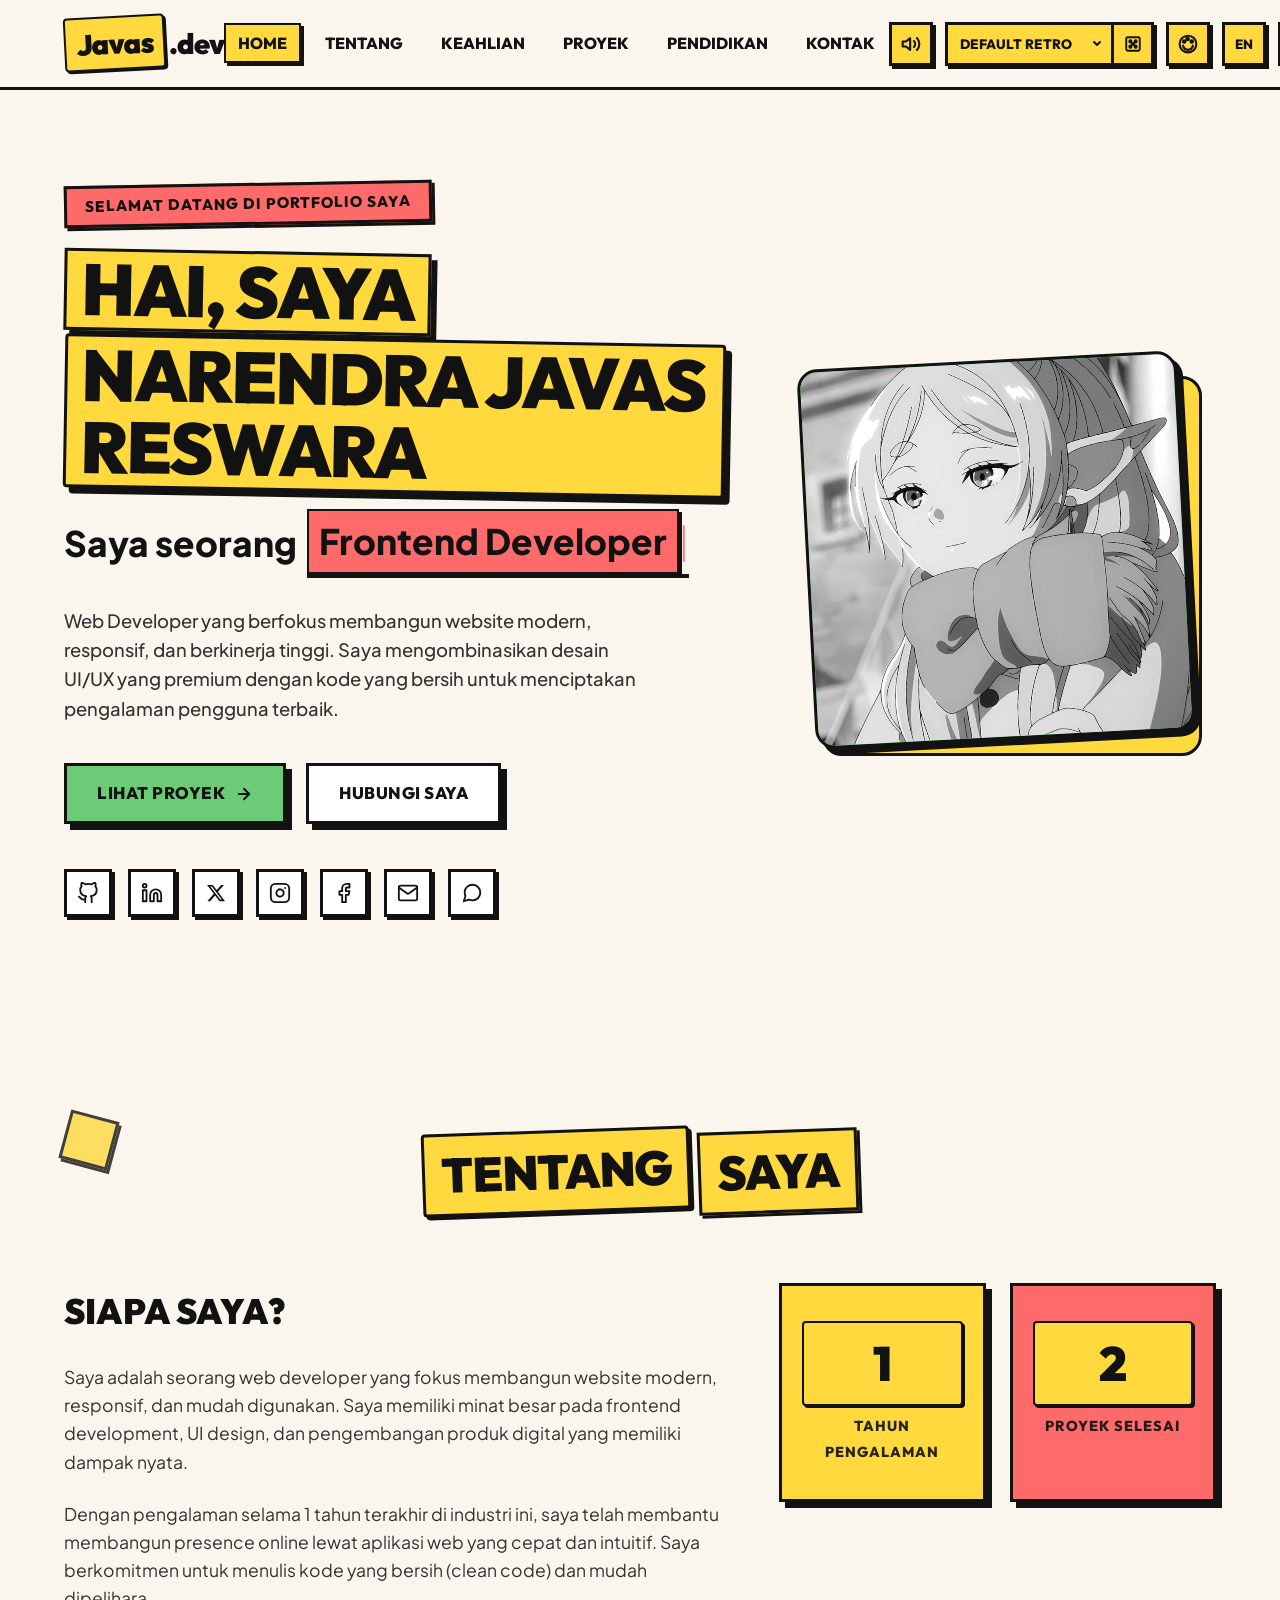
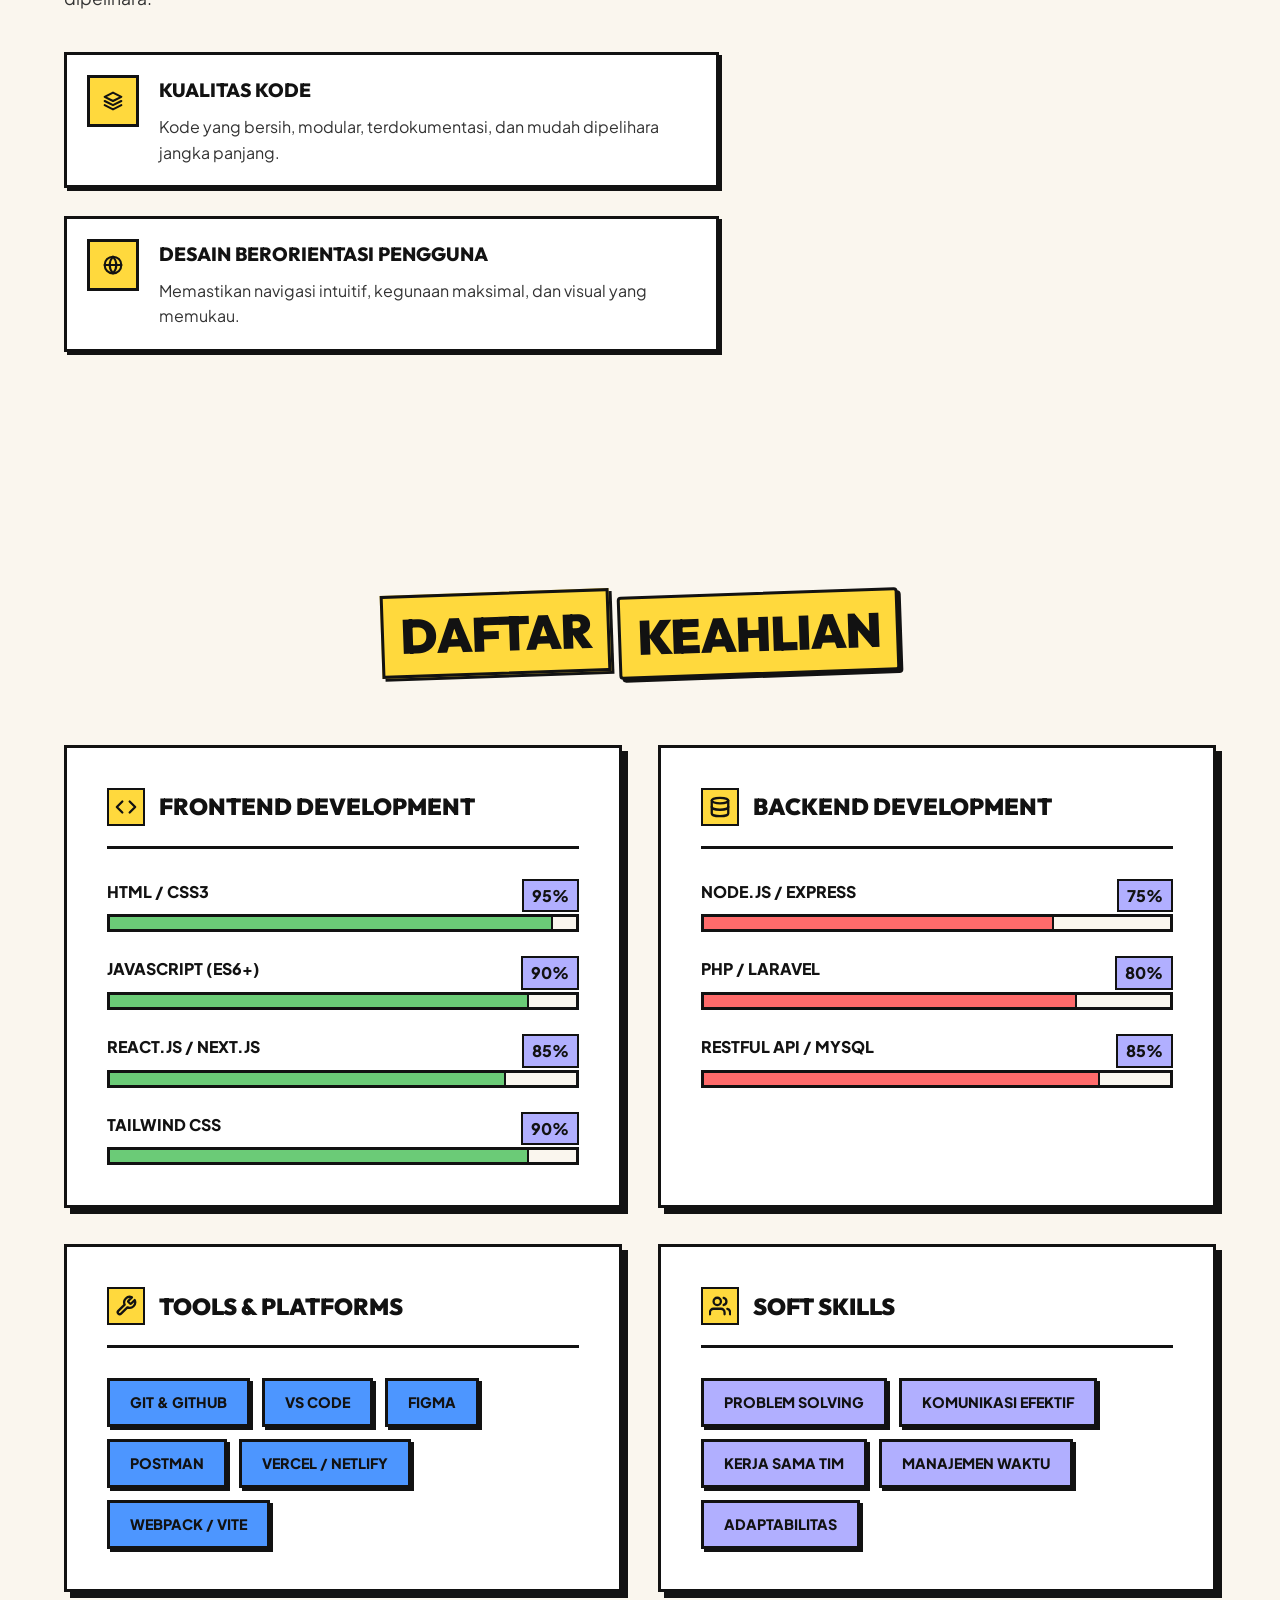
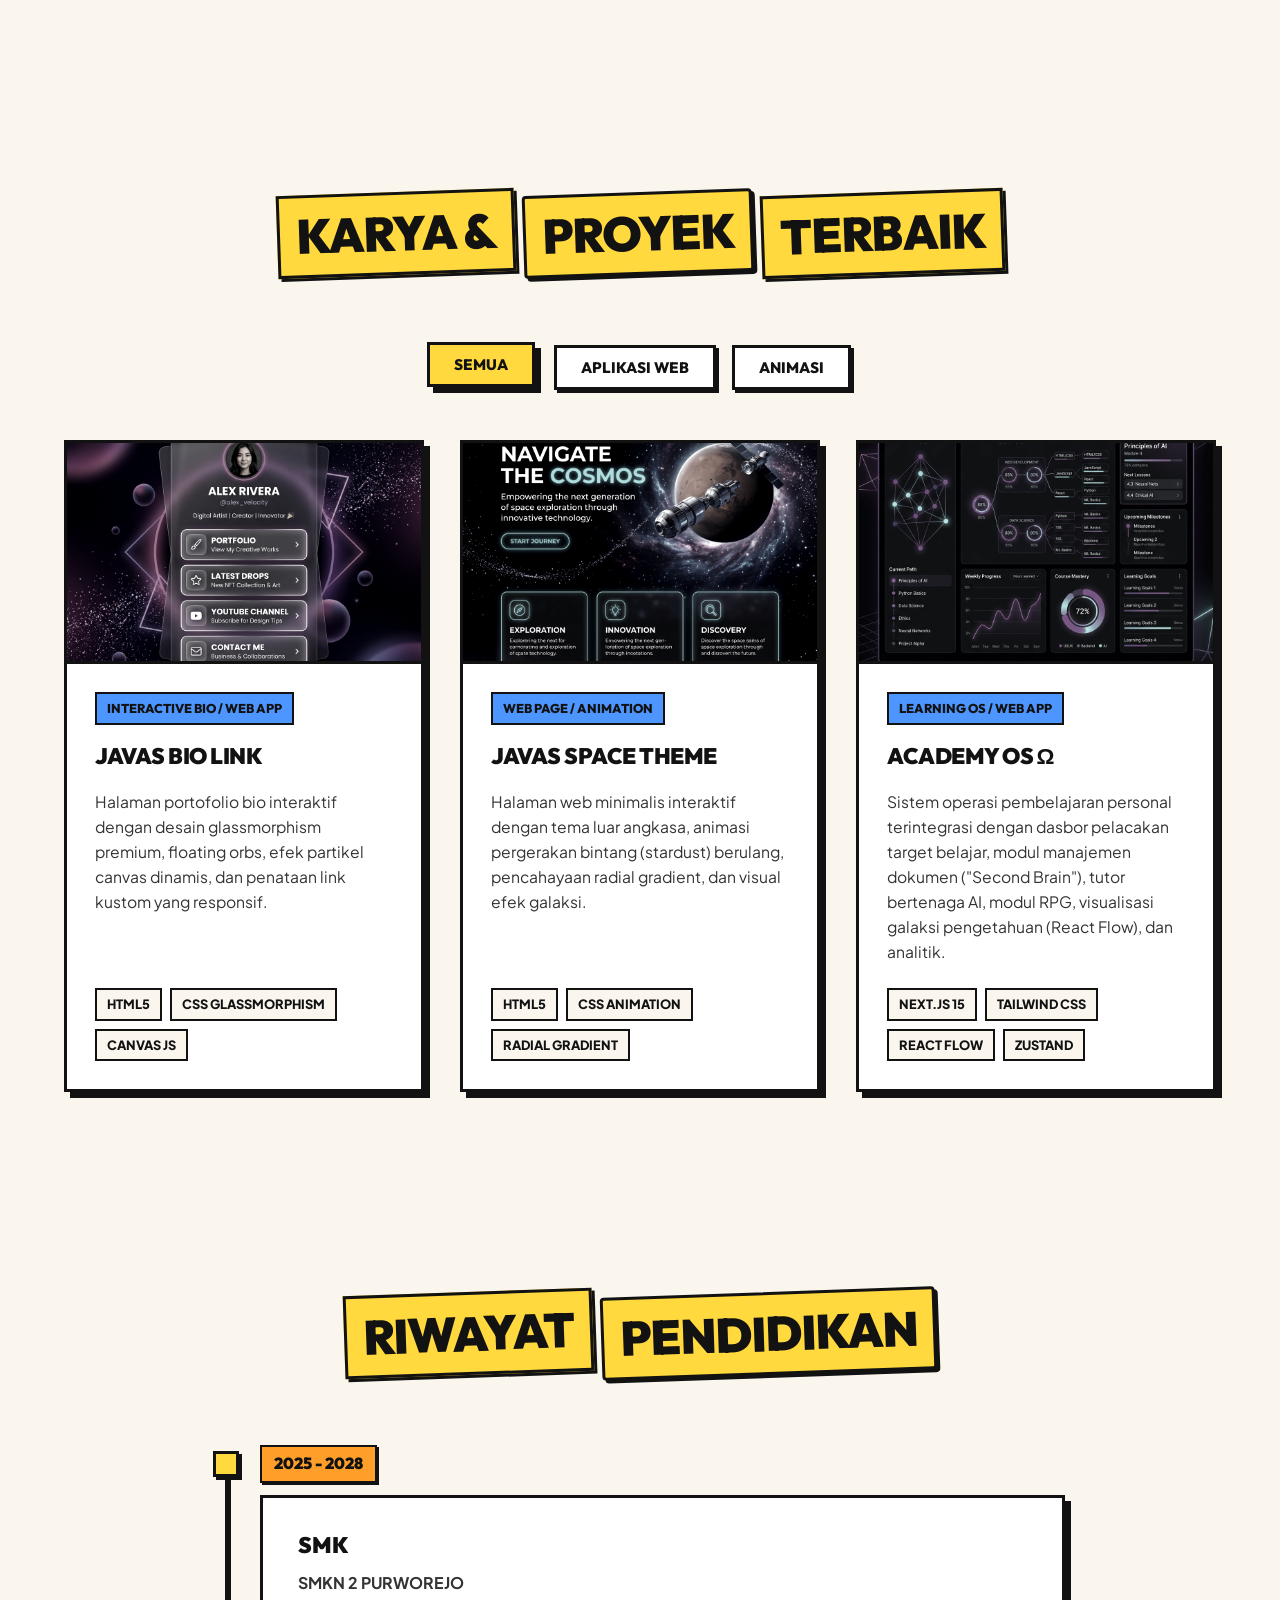
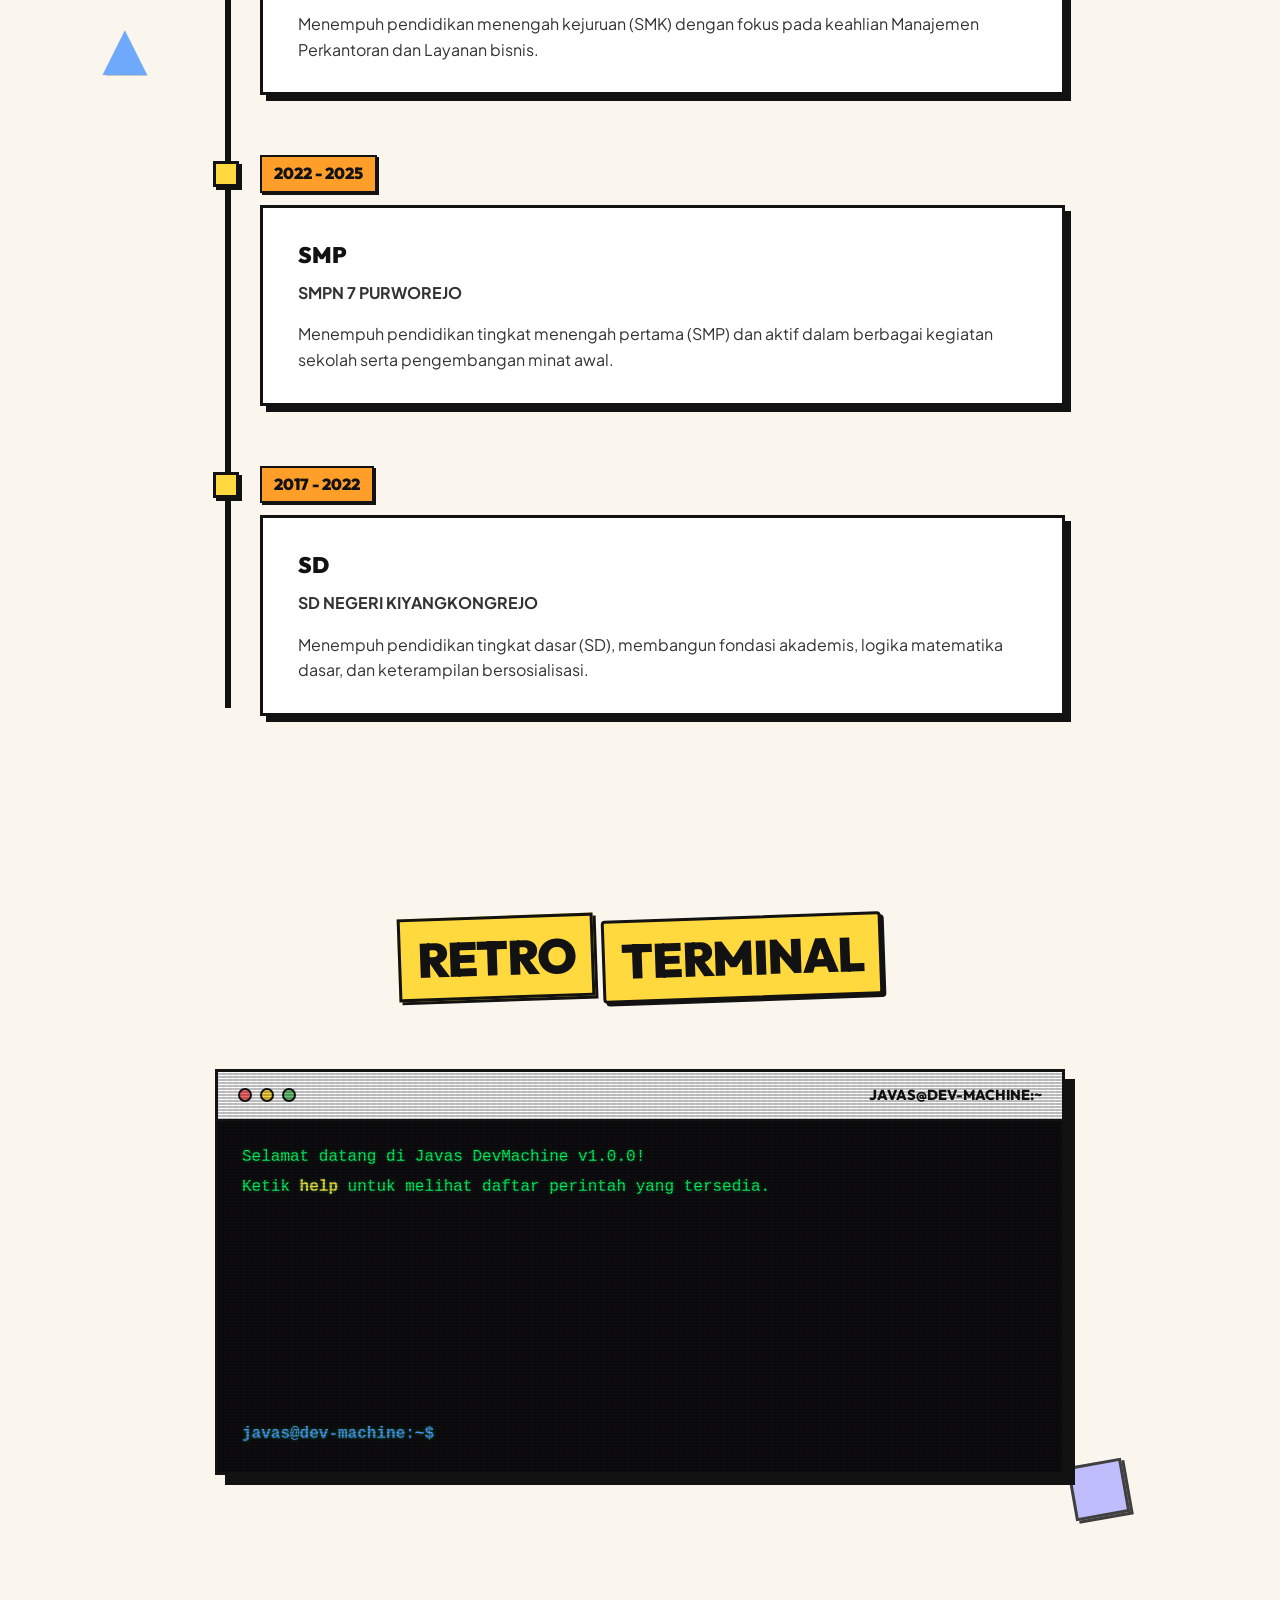
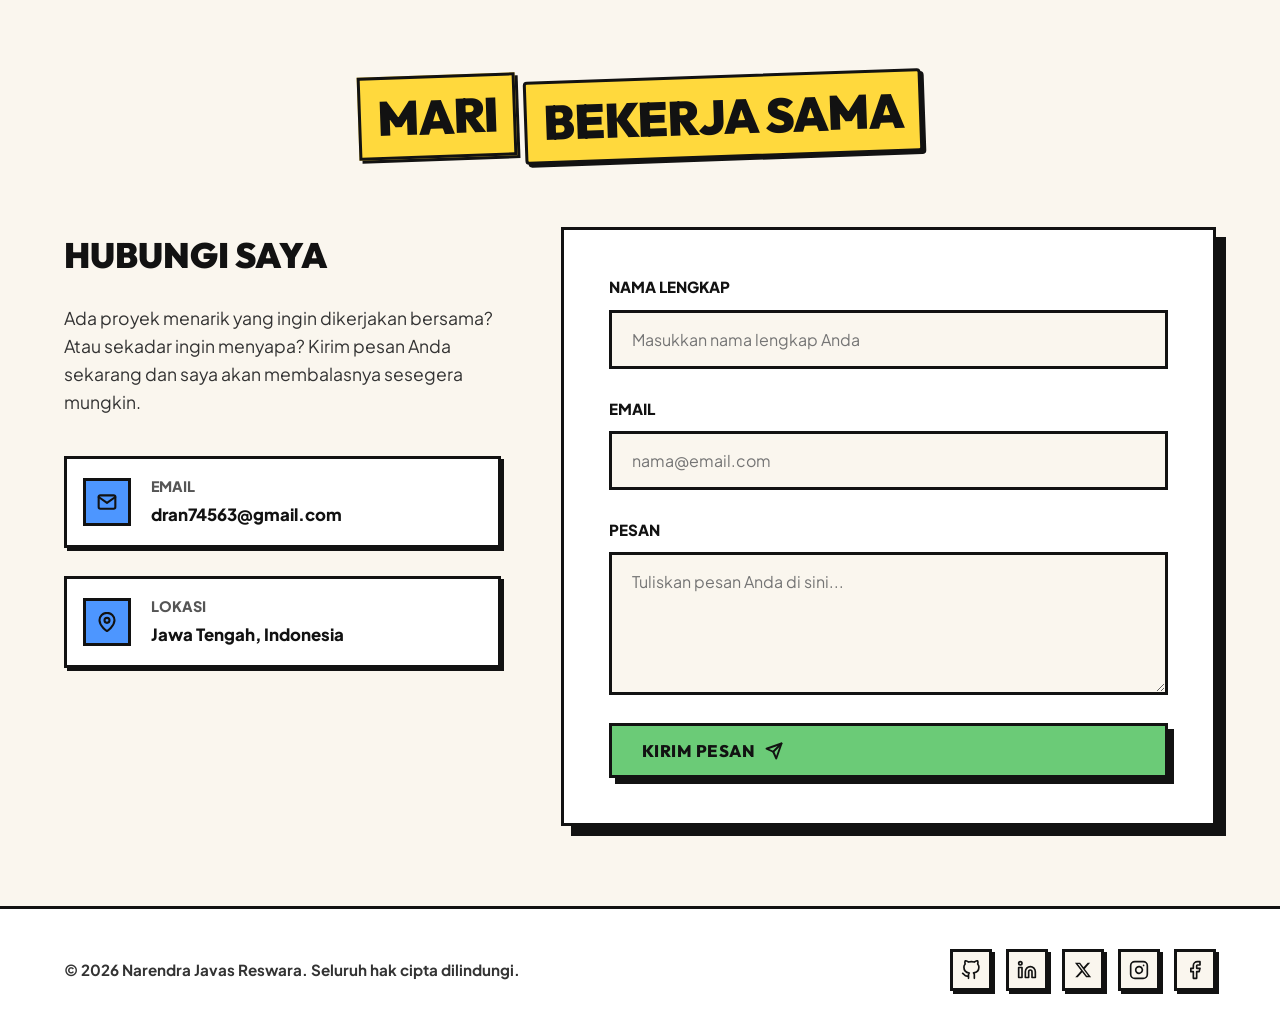
==== commit fc812977: "fix(desktop-nav): restore nav menu inside header container to fix invisible navigation links on desk" ====
--- a/index.html
+++ b/index.html
@@ -37,6 +37,71 @@
       <a href="#hero" class="logo" id="nav-logo">
         <span class="gradient-text">Javas</span>.dev
       </a>
+      
+      <nav class="nav" id="nav-menu">
+        <ul class="nav-list">
+          <li class="nav-item"><a href="#hero" class="nav-link active"><span data-translate="nav-home">Home</span></a></li>
+          <li class="nav-item"><a href="#about" class="nav-link"><span data-translate="nav-about">Tentang</span></a></li>
+          <li class="nav-item"><a href="#skills" class="nav-link"><span data-translate="nav-skills">Keahlian</span></a></li>
+          <li class="nav-item"><a href="#projects" class="nav-link"><span data-translate="nav-projects">Proyek</span></a></li>
+          <li class="nav-item"><a href="#education" class="nav-link"><span data-translate="nav-education">Pendidikan</span></a></li>
+          <li class="nav-item"><a href="#contact" class="nav-link"><span data-translate="nav-contact">Kontak</span></a></li>
+        </ul>
+
+        <!-- Mobile-only settings panel -->
+        <div class="nav-settings-mobile">
+          <span class="settings-title-mobile" data-translate="settings-title">Pengaturan</span>
+          <div class="settings-row-mobile">
+            <!-- Sound Toggle -->
+            <button id="sound-toggle-mobile" class="theme-toggle-btn sound-toggle-btn" aria-label="Toggle Sound">
+              <svg class="sound-on-icon" viewBox="0 0 24 24" width="20" height="20" stroke="currentColor" stroke-width="2.5" fill="none" stroke-linecap="round" stroke-linejoin="round">
+                <polygon points="11 5 6 9 2 9 2 15 6 15 11 19 11 5"></polygon>
+                <path d="M19.07 4.93a10 10 0 0 1 0 14.14M15.54 8.46a5 5 0 0 1 0 7.07"></path>
+              </svg>
+              <svg class="sound-off-icon" viewBox="0 0 24 24" width="20" height="20" stroke="currentColor" stroke-width="2.5" fill="none" stroke-linecap="round" stroke-linejoin="round" style="display: none;">
+                <polygon points="11 5 6 9 2 9 2 15 6 15 11 19 11 5"></polygon>
+                <line x1="23" y1="9" x2="17" y2="15"></line>
+                <line x1="17" y1="9" x2="23" y2="15"></line>
+              </svg>
+            </button>
+
+            <!-- Custom Accent Color Picker -->
+            <div class="color-picker-wrapper">
+              <button id="custom-color-btn-mobile" class="theme-toggle-btn custom-color-btn" aria-label="Custom Accent Color">
+                <svg viewBox="0 0 24 24" width="20" height="20" stroke="currentColor" stroke-width="2.5" fill="none" stroke-linecap="round" stroke-linejoin="round">
+                  <path d="M12 22C17.5228 22 22 17.5228 22 12C22 6.47715 17.5228 2 12 2C6.47715 2 2 6.47715 2 12C2 17.5228 6.47715 22 12 22Z"></path>
+                  <path d="M7.5 10.5C8.32843 10.5 9 9.82843 9 9C9 8.17157 8.32843 7.5 7.5 7.5C6.67157 7.5 6 8.17157 6 9C6 9.82843 6.67157 10.5 7.5 10.5Z" fill="currentColor"></path>
+                  <path d="M11.5 7.5C12.3284 7.5 13 6.82843 13 6C13 5.17157 12.3284 4.5 11.5 4.5C10.6716 4.5 10 5.17157 10 6C10 6.82843 10.6716 7.5 11.5 7.5Z" fill="currentColor"></path>
+                  <path d="M16.5 10.5C17.3284 10.5 18 9.82843 18 9C18 8.17157 17.3284 7.5 16.5 7.5C15.6716 7.5 15 8.17157 15 9C15 9.82843 15.6716 10.5 16.5 10.5Z" fill="currentColor"></path>
+                  <path d="M6 14C6 14 7.5 19 12 19C16.5 19 18 14 18 14" stroke-linecap="round"></path>
+                </svg>
+              </button>
+              <input type="color" id="accent-color-picker-mobile" value="#FFD93D" aria-label="Choose Accent Color">
+            </div>
+          </div>
+
+          <!-- Color Palette Dropdown & Shuffle Widget -->
+          <div class="palette-switcher-wrapper">
+            <select id="palette-select-mobile" class="palette-select" aria-label="Select Color Palette">
+              <option value="0">Default Retro</option>
+              <option value="1">Cyberpunk Neon</option>
+              <option value="2">80s Vaporwave</option>
+              <option value="3">Acid Rave</option>
+              <option value="4">Citrus Punch</option>
+            </select>
+            <button id="palette-shuffle-mobile" class="palette-shuffle-btn" aria-label="Shuffle Colors">
+              <svg viewBox="0 0 24 24" width="18" height="18" stroke="currentColor" stroke-width="2.5" fill="none" stroke-linecap="round" stroke-linejoin="round">
+                <rect x="3" y="3" width="18" height="18" rx="2" ry="2"></rect>
+                <circle cx="8.5" cy="8.5" r="1.5" fill="currentColor"></circle>
+                <circle cx="15.5" cy="15.5" r="1.5" fill="currentColor"></circle>
+                <circle cx="12" cy="12" r="1.5" fill="currentColor"></circle>
+                <circle cx="8.5" cy="15.5" r="1.5" fill="currentColor"></circle>
+                <circle cx="15.5" cy="8.5" r="1.5" fill="currentColor"></circle>
+              </svg>
+            </button>
+          </div>
+        </div>
+      </nav>
 
       <div class="header-actions">
         <button id="sound-toggle" class="theme-toggle-btn sound-toggle-btn" aria-label="Toggle Sound">
@@ -121,72 +186,6 @@
     </div>
   </header>
 
-  <!-- Navigation Drawer (Positioned outside header to prevent mobile touch/rendering bugs) -->
-  <nav class="nav" id="nav-menu">
-    <ul class="nav-list">
-      <li class="nav-item"><a href="#hero" class="nav-link active"><span data-translate="nav-home">Home</span></a></li>
-      <li class="nav-item"><a href="#about" class="nav-link"><span data-translate="nav-about">Tentang</span></a></li>
-      <li class="nav-item"><a href="#skills" class="nav-link"><span data-translate="nav-skills">Keahlian</span></a></li>
-      <li class="nav-item"><a href="#projects" class="nav-link"><span data-translate="nav-projects">Proyek</span></a></li>
-      <li class="nav-item"><a href="#education" class="nav-link"><span data-translate="nav-education">Pendidikan</span></a></li>
-      <li class="nav-item"><a href="#contact" class="nav-link"><span data-translate="nav-contact">Kontak</span></a></li>
-    </ul>
-
-    <!-- Mobile-only settings panel -->
-    <div class="nav-settings-mobile">
-      <span class="settings-title-mobile" data-translate="settings-title">Pengaturan</span>
-      <div class="settings-row-mobile">
-        <!-- Sound Toggle -->
-        <button id="sound-toggle-mobile" class="theme-toggle-btn sound-toggle-btn" aria-label="Toggle Sound">
-          <svg class="sound-on-icon" viewBox="0 0 24 24" width="20" height="20" stroke="currentColor" stroke-width="2.5" fill="none" stroke-linecap="round" stroke-linejoin="round">
-            <polygon points="11 5 6 9 2 9 2 15 6 15 11 19 11 5"></polygon>
-            <path d="M19.07 4.93a10 10 0 0 1 0 14.14M15.54 8.46a5 5 0 0 1 0 7.07"></path>
-          </svg>
-          <svg class="sound-off-icon" viewBox="0 0 24 24" width="20" height="20" stroke="currentColor" stroke-width="2.5" fill="none" stroke-linecap="round" stroke-linejoin="round" style="display: none;">
-            <polygon points="11 5 6 9 2 9 2 15 6 15 11 19 11 5"></polygon>
-            <line x1="23" y1="9" x2="17" y2="15"></line>
-            <line x1="17" y1="9" x2="23" y2="15"></line>
-          </svg>
-        </button>
-
-        <!-- Custom Accent Color Picker -->
-        <div class="color-picker-wrapper">
-          <button id="custom-color-btn-mobile" class="theme-toggle-btn custom-color-btn" aria-label="Custom Accent Color">
-            <svg viewBox="0 0 24 24" width="20" height="20" stroke="currentColor" stroke-width="2.5" fill="none" stroke-linecap="round" stroke-linejoin="round">
-              <path d="M12 22C17.5228 22 22 17.5228 22 12C22 6.47715 17.5228 2 12 2C6.47715 2 2 6.47715 2 12C2 17.5228 6.47715 22 12 22Z"></path>
-              <path d="M7.5 10.5C8.32843 10.5 9 9.82843 9 9C9 8.17157 8.32843 7.5 7.5 7.5C6.67157 7.5 6 8.17157 6 9C6 9.82843 6.67157 10.5 7.5 10.5Z" fill="currentColor"></path>
-              <path d="M11.5 7.5C12.3284 7.5 13 6.82843 13 6C13 5.17157 12.3284 4.5 11.5 4.5C10.6716 4.5 10 5.17157 10 6C10 6.82843 10.6716 7.5 11.5 7.5Z" fill="currentColor"></path>
-              <path d="M16.5 10.5C17.3284 10.5 18 9.82843 18 9C18 8.17157 17.3284 7.5 16.5 7.5C15.6716 7.5 15 8.17157 15 9C15 9.82843 15.6716 10.5 16.5 10.5Z" fill="currentColor"></path>
-              <path d="M6 14C6 14 7.5 19 12 19C16.5 19 18 14 18 14" stroke-linecap="round"></path>
-            </svg>
-          </button>
-          <input type="color" id="accent-color-picker-mobile" value="#FFD93D" aria-label="Choose Accent Color">
-        </div>
-      </div>
-
-      <!-- Color Palette Dropdown & Shuffle Widget -->
-      <div class="palette-switcher-wrapper">
-        <select id="palette-select-mobile" class="palette-select" aria-label="Select Color Palette">
-          <option value="0">Default Retro</option>
-          <option value="1">Cyberpunk Neon</option>
-          <option value="2">80s Vaporwave</option>
-          <option value="3">Acid Rave</option>
-          <option value="4">Citrus Punch</option>
-        </select>
-        <button id="palette-shuffle-mobile" class="palette-shuffle-btn" aria-label="Shuffle Colors">
-          <svg viewBox="0 0 24 24" width="18" height="18" stroke="currentColor" stroke-width="2.5" fill="none" stroke-linecap="round" stroke-linejoin="round">
-            <rect x="3" y="3" width="18" height="18" rx="2" ry="2"></rect>
-            <circle cx="8.5" cy="8.5" r="1.5" fill="currentColor"></circle>
-            <circle cx="15.5" cy="15.5" r="1.5" fill="currentColor"></circle>
-            <circle cx="12" cy="12" r="1.5" fill="currentColor"></circle>
-            <circle cx="8.5" cy="15.5" r="1.5" fill="currentColor"></circle>
-            <circle cx="15.5" cy="8.5" r="1.5" fill="currentColor"></circle>
-          </svg>
-        </button>
-      </div>
-    </div>
-  </nav>
-
   <main>
     <!-- Hero Section -->
     <section class="hero section" id="hero">
@@ -511,7 +510,7 @@
           <!-- Item 1 -->
           <div class="timeline-item">
             <div class="timeline-dot"></div>
-            <div class="timeline-date">2025 - 2026</div>
+            <div class="timeline-date">2025 - 2028</div>
             <div class="timeline-content">
               <h3 class="timeline-title">SMK</h3>
               <h4 class="timeline-company">SMKN 2 Purworejo</h4>
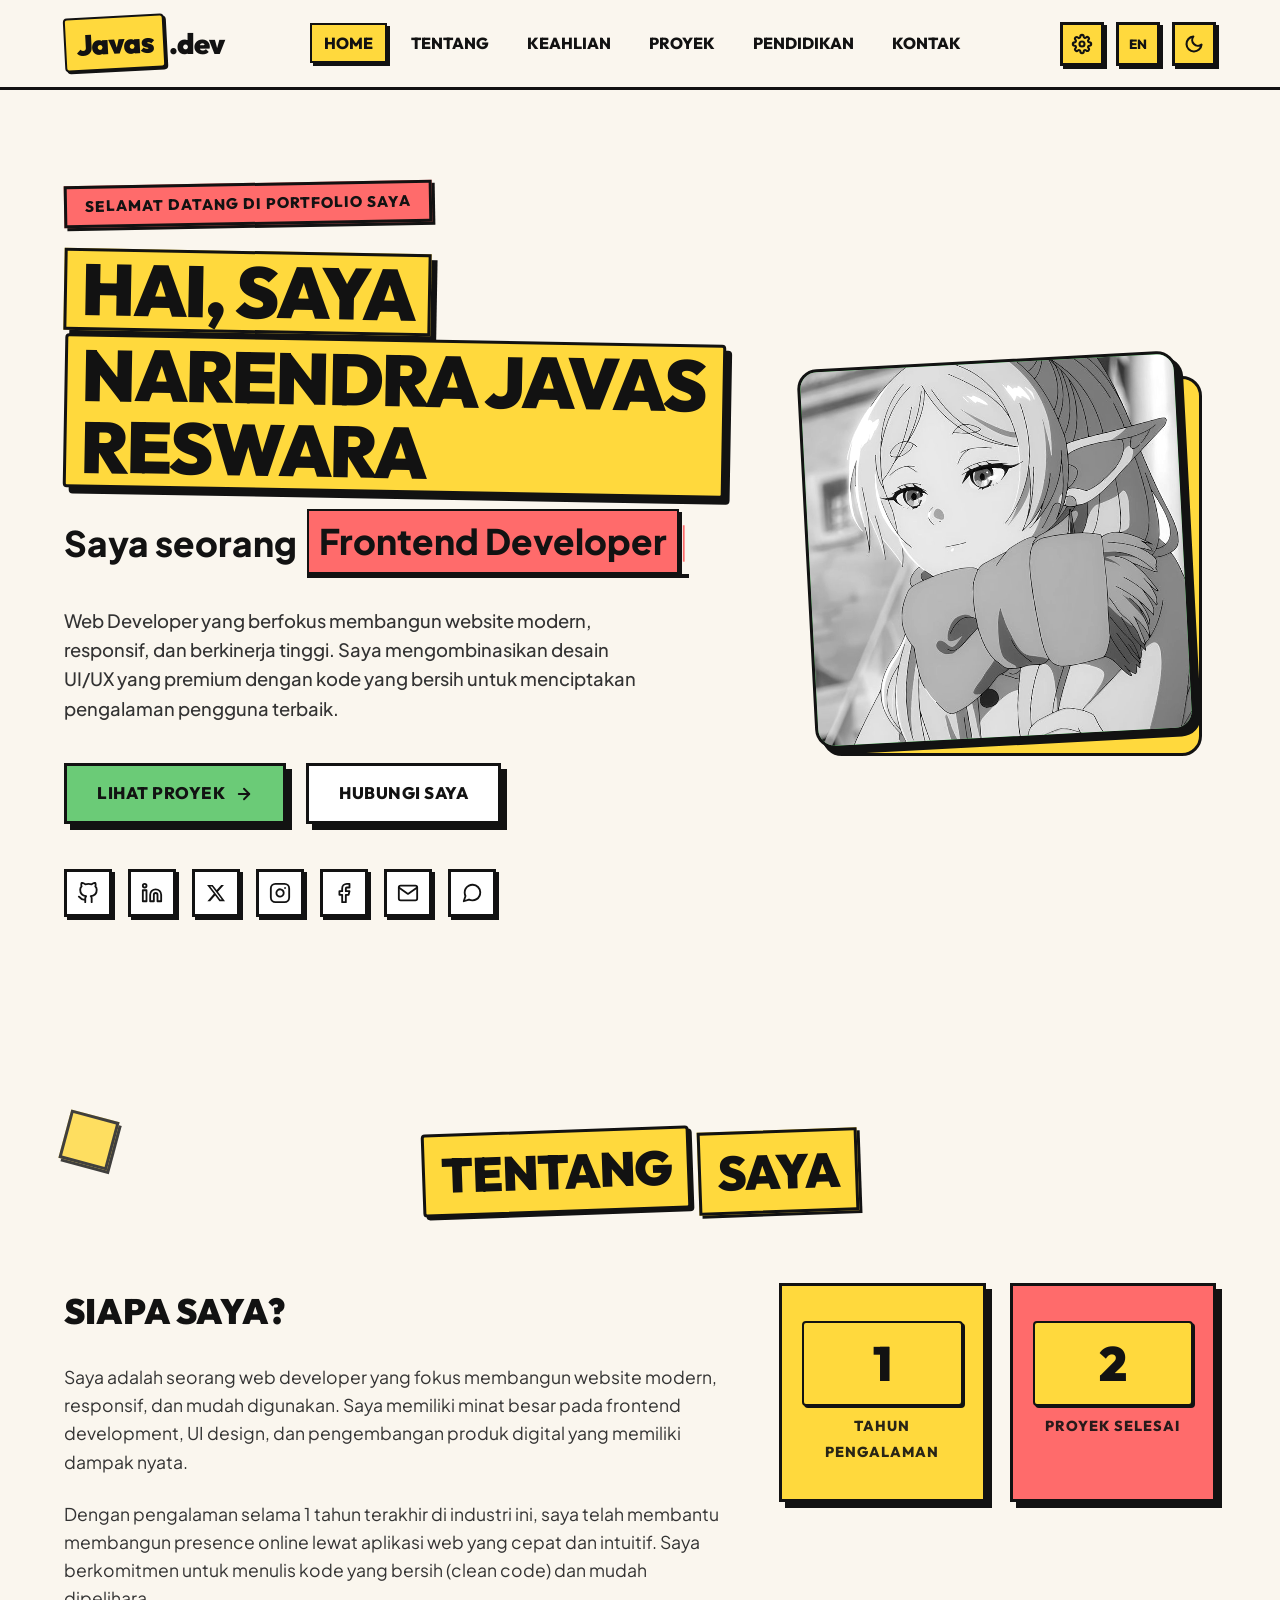
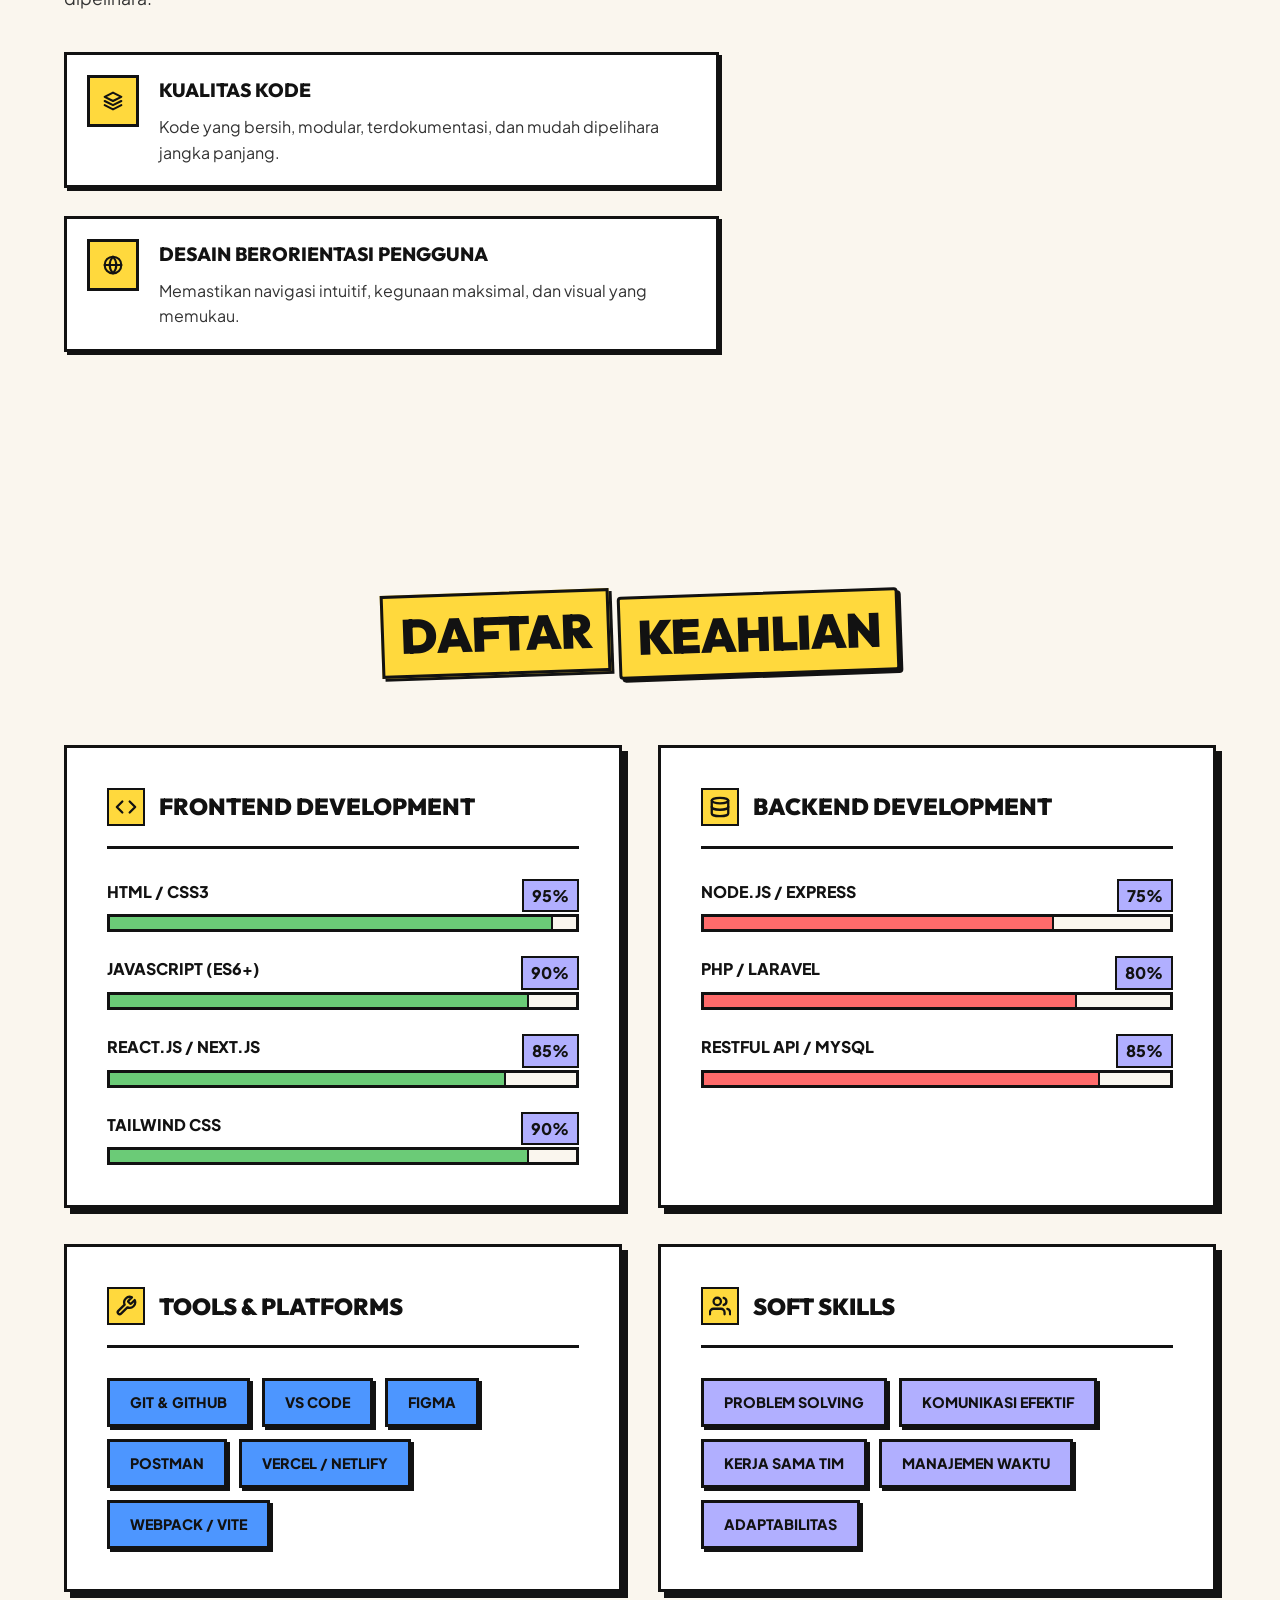
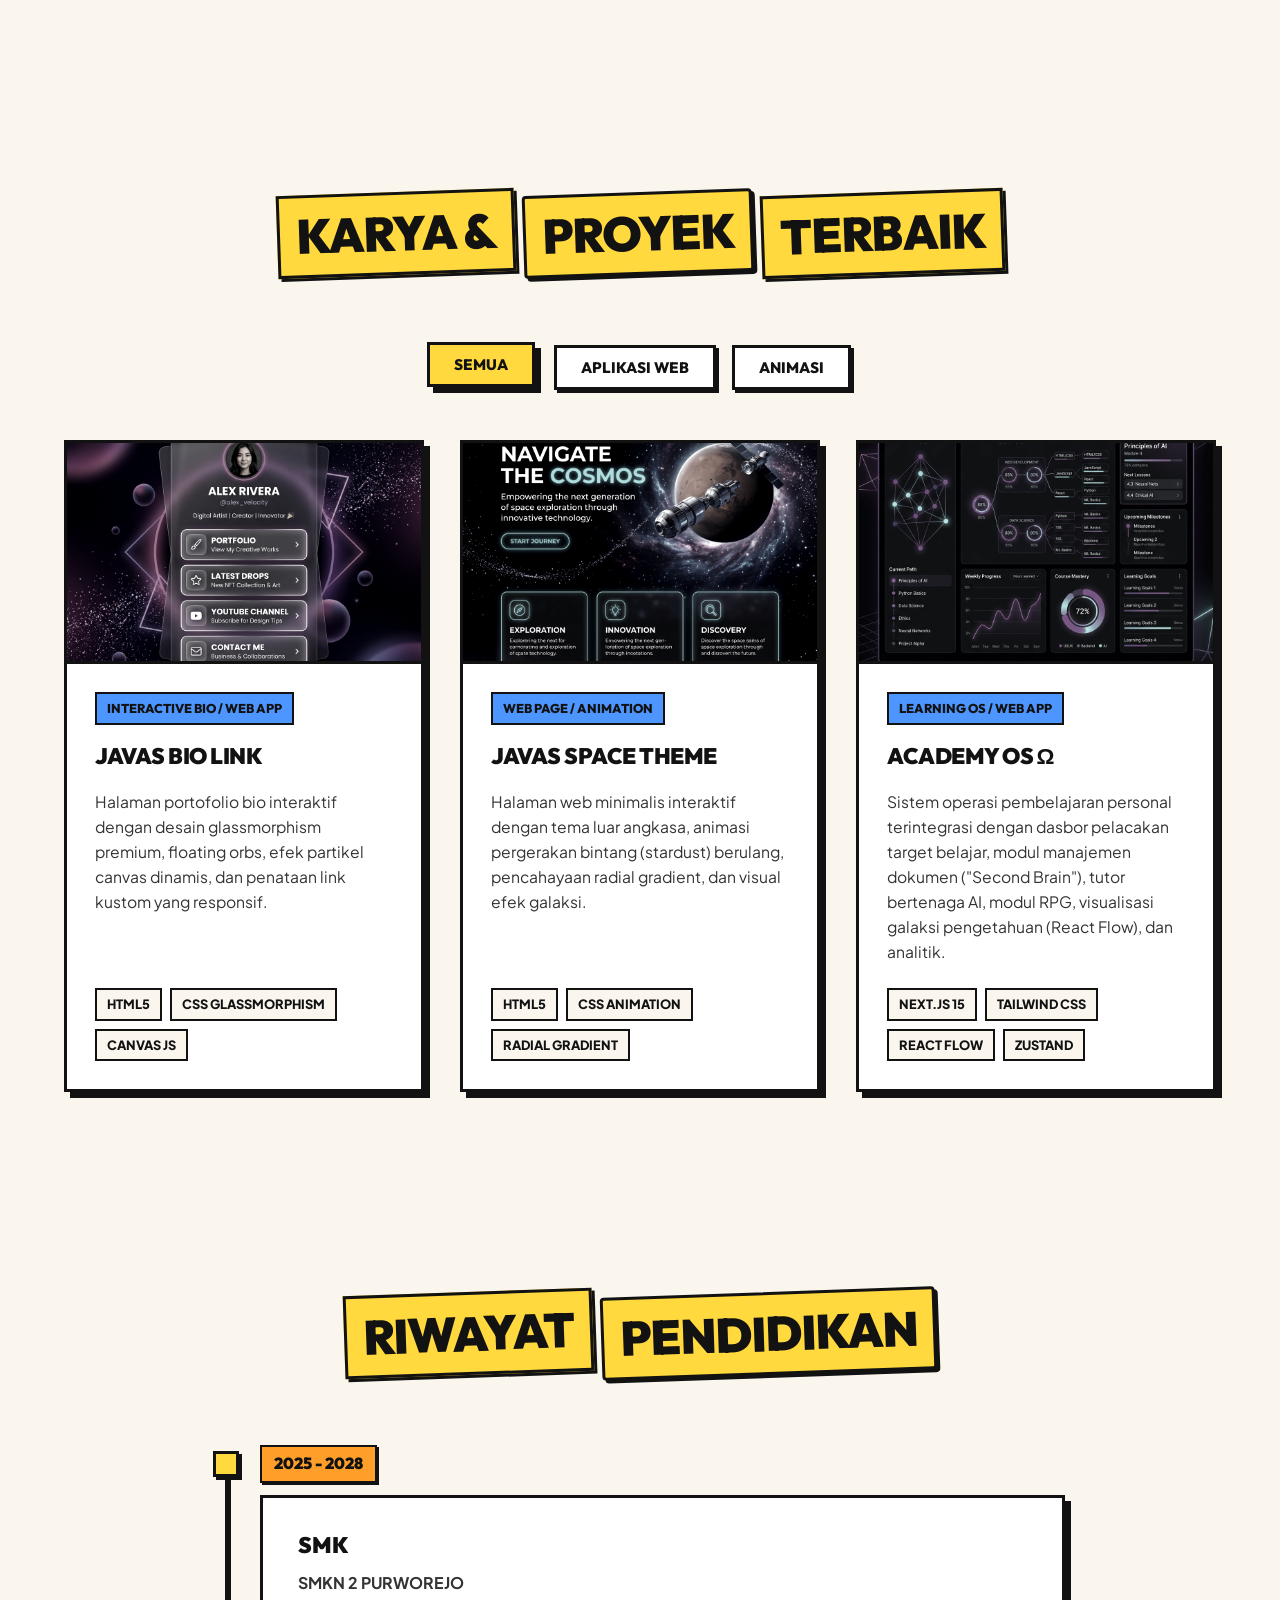
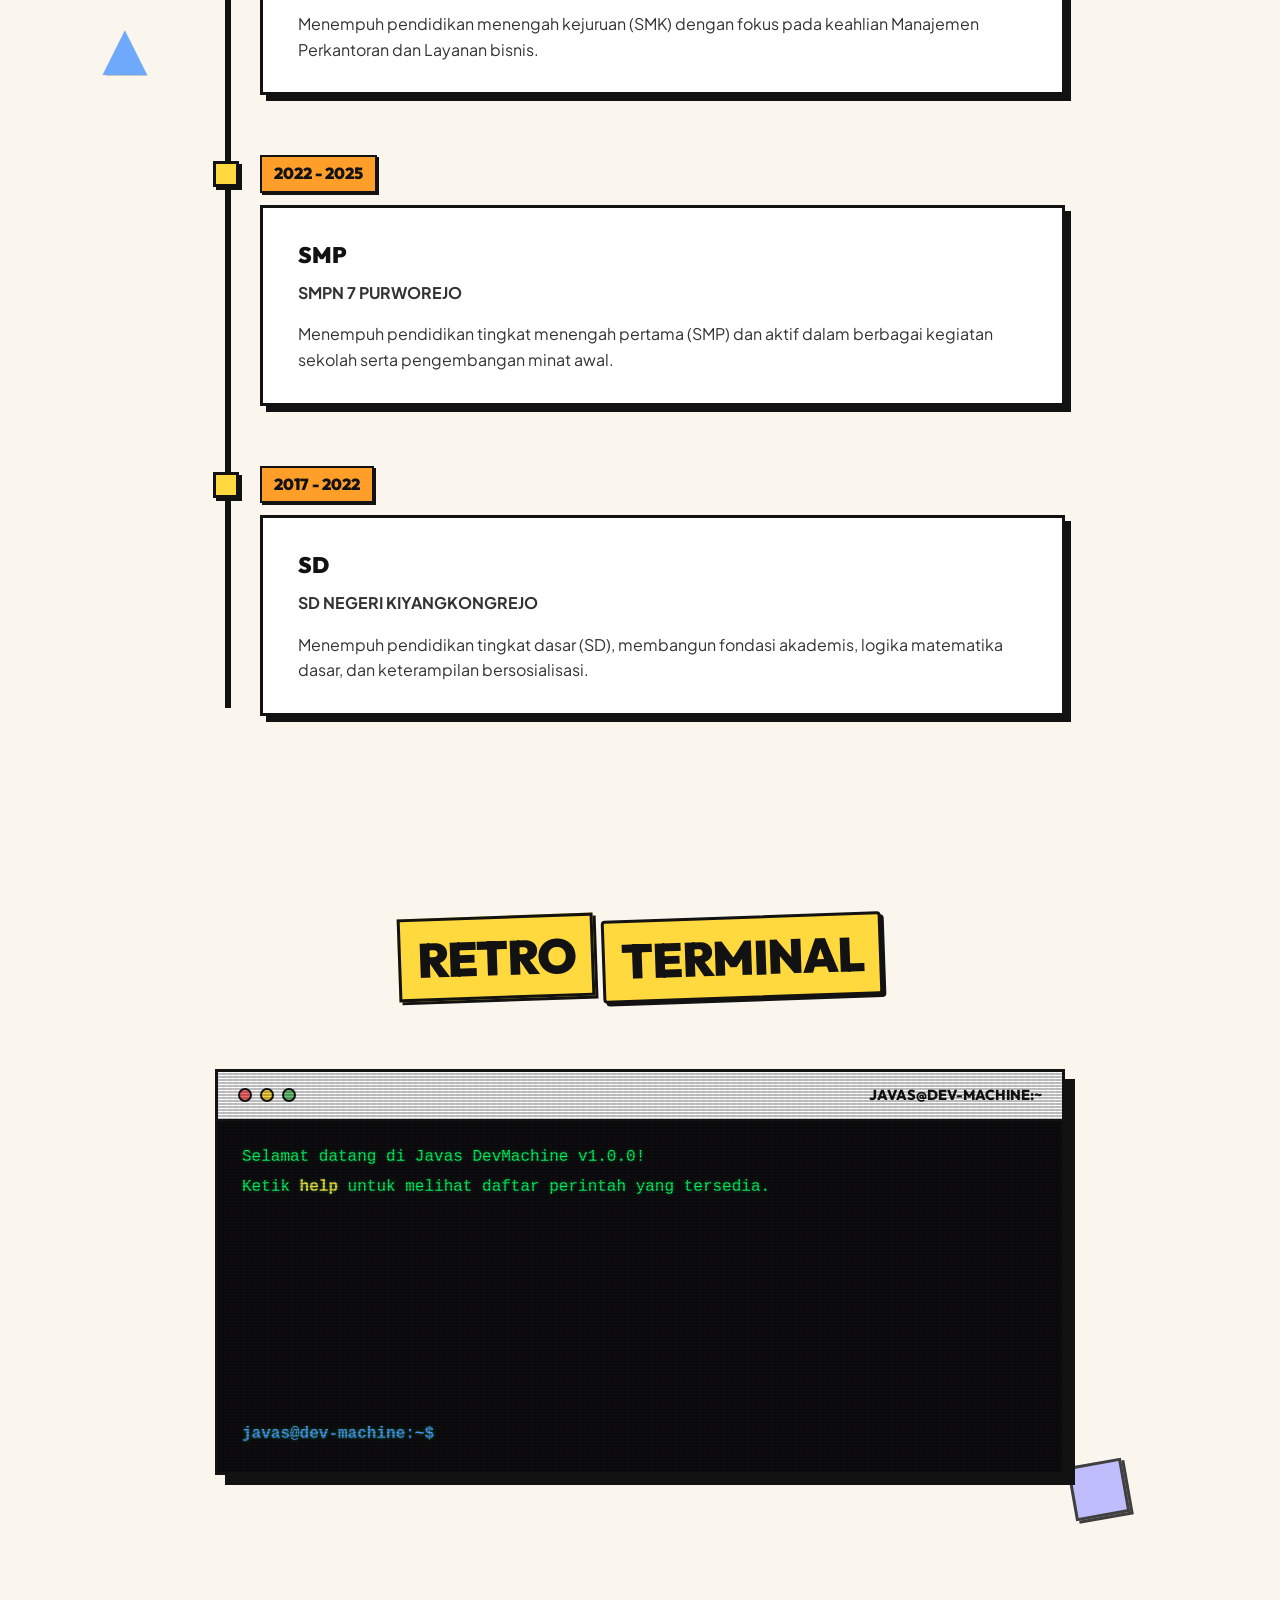
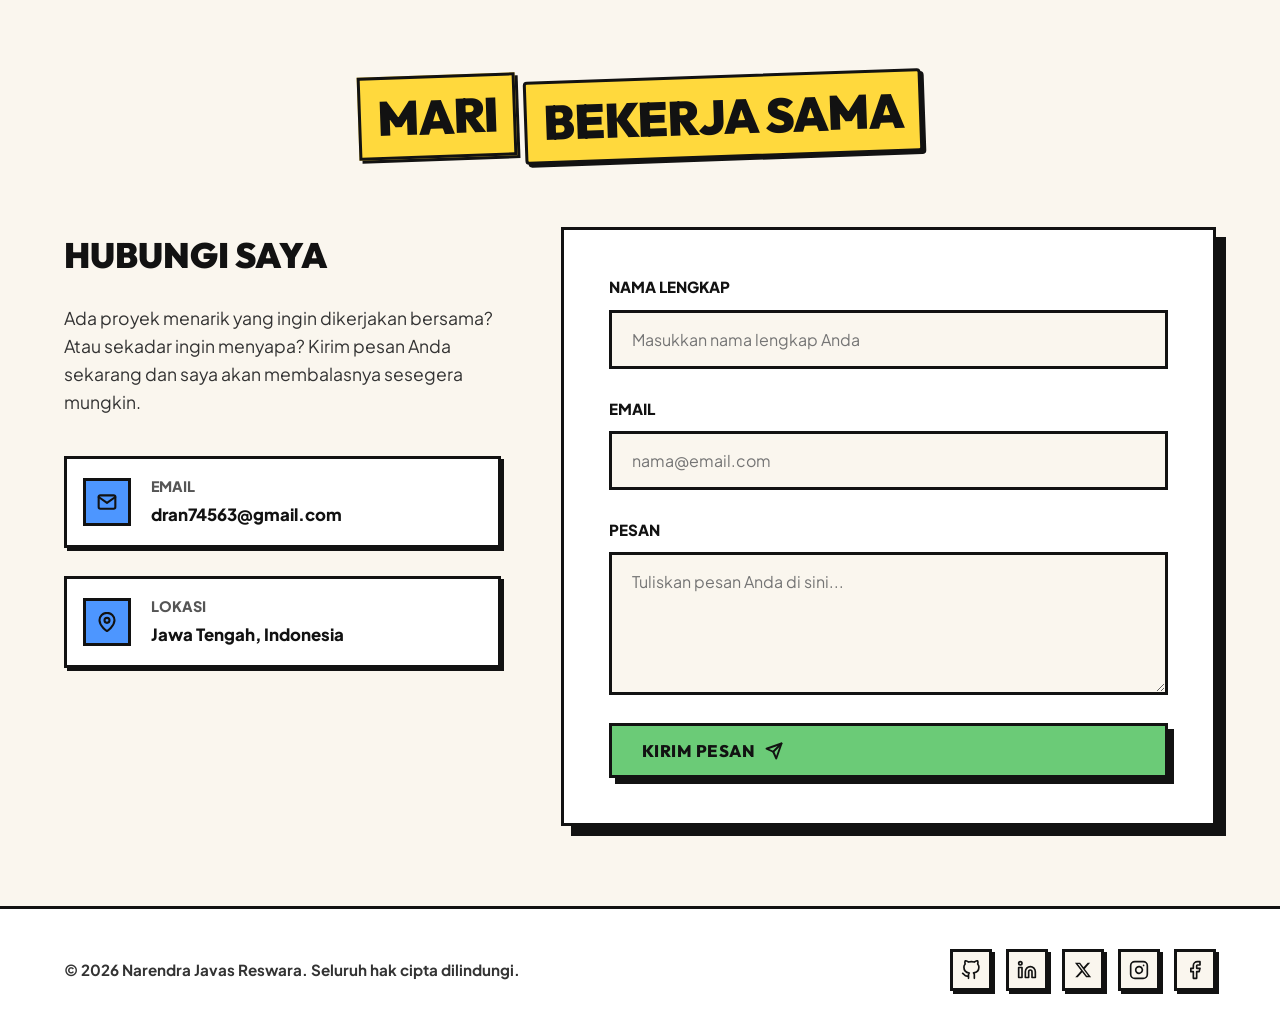
==== commit 315fa63f: "feat(header): replace loose desktop settings buttons with unified gear icon dropdown panel" ====
--- a/index.html
+++ b/index.html
@@ -21,7 +21,7 @@
   <link href="https://fonts.googleapis.com/css2?family=Plus+Jakarta+Sans:wght@300;400;500;600;700;800&family=Outfit:wght@300;400;500;600;700;800&family=Press+Start+2P&display=swap" rel="stylesheet">
   
   <!-- Stylesheet -->
-  <link rel="stylesheet" href="style.css?v=1.6">
+  <link rel="stylesheet" href="style.css?v=1.7">
 </head>
 <body>
 
@@ -104,51 +104,77 @@
       </nav>
 
       <div class="header-actions">
-        <button id="sound-toggle" class="theme-toggle-btn sound-toggle-btn" aria-label="Toggle Sound">
-          <svg class="sound-on-icon" viewBox="0 0 24 24" width="20" height="20" stroke="currentColor" stroke-width="2.5" fill="none" stroke-linecap="round" stroke-linejoin="round">
-            <polygon points="11 5 6 9 2 9 2 15 6 15 11 19 11 5"></polygon>
-            <path d="M19.07 4.93a10 10 0 0 1 0 14.14M15.54 8.46a5 5 0 0 1 0 7.07"></path>
-          </svg>
-          <svg class="sound-off-icon" viewBox="0 0 24 24" width="20" height="20" stroke="currentColor" stroke-width="2.5" fill="none" stroke-linecap="round" stroke-linejoin="round" style="display: none;">
-            <polygon points="11 5 6 9 2 9 2 15 6 15 11 19 11 5"></polygon>
-            <line x1="23" y1="9" x2="17" y2="15"></line>
-            <line x1="17" y1="9" x2="23" y2="15"></line>
-          </svg>
-        </button>
-
-        <!-- Unified Color Palette Switcher Widget -->
-        <div class="palette-switcher-wrapper">
-          <select id="palette-select" class="palette-select" aria-label="Select Color Palette">
-            <option value="0">Default Retro</option>
-            <option value="1">Cyberpunk Neon</option>
-            <option value="2">80s Vaporwave</option>
-            <option value="3">Acid Rave</option>
-            <option value="4">Citrus Punch</option>
-          </select>
-          <button id="palette-shuffle" class="palette-shuffle-btn" aria-label="Shuffle Colors">
-            <svg viewBox="0 0 24 24" width="18" height="18" stroke="currentColor" stroke-width="2.5" fill="none" stroke-linecap="round" stroke-linejoin="round">
-              <rect x="3" y="3" width="18" height="18" rx="2" ry="2"></rect>
-              <circle cx="8.5" cy="8.5" r="1.5" fill="currentColor"></circle>
-              <circle cx="15.5" cy="15.5" r="1.5" fill="currentColor"></circle>
-              <circle cx="12" cy="12" r="1.5" fill="currentColor"></circle>
-              <circle cx="8.5" cy="15.5" r="1.5" fill="currentColor"></circle>
-              <circle cx="15.5" cy="8.5" r="1.5" fill="currentColor"></circle>
+
+        <!-- Unified Desktop Settings Dropdown (Gear Icon) -->
+        <div class="settings-wrapper-desktop">
+          <button id="settings-toggle" class="theme-toggle-btn" aria-label="Open Settings" title="Pengaturan">
+            <svg viewBox="0 0 24 24" width="20" height="20" stroke="currentColor" stroke-width="2.5" fill="none" stroke-linecap="round" stroke-linejoin="round">
+              <circle cx="12" cy="12" r="3"></circle>
+              <path d="M19.4 15a1.65 1.65 0 0 0 .33 1.82l.06.06a2 2 0 0 1-2.83 2.83l-.06-.06a1.65 1.65 0 0 0-1.82-.33 1.65 1.65 0 0 0-1 1.51V21a2 2 0 0 1-4 0v-.09A1.65 1.65 0 0 0 9 19.4a1.65 1.65 0 0 0-1.82.33l-.06.06a2 2 0 0 1-2.83-2.83l.06-.06A1.65 1.65 0 0 0 4.68 15a1.65 1.65 0 0 0-1.51-1H3a2 2 0 0 1 0-4h.09A1.65 1.65 0 0 0 4.6 9a1.65 1.65 0 0 0-.33-1.82l-.06-.06a2 2 0 0 1 2.83-2.83l.06.06A1.65 1.65 0 0 0 9 4.68a1.65 1.65 0 0 0 1-1.51V3a2 2 0 0 1 4 0v.09a1.65 1.65 0 0 0 1 1.51 1.65 1.65 0 0 0 1.82-.33l.06-.06a2 2 0 0 1 2.83 2.83l-.06.06A1.65 1.65 0 0 0 19.4 9a1.65 1.65 0 0 0 1.51 1H21a2 2 0 0 1 0 4h-.09a1.65 1.65 0 0 0-1.51 1z"></path>
             </svg>
           </button>
-        </div>
-
-        <!-- Custom Color Picker Widget -->
-        <div class="color-picker-wrapper">
-          <button id="custom-color-btn" class="theme-toggle-btn custom-color-btn" aria-label="Custom Accent Color">
-            <svg viewBox="0 0 24 24" width="20" height="20" stroke="currentColor" stroke-width="2.5" fill="none" stroke-linecap="round" stroke-linejoin="round">
-              <path d="M12 22C17.5228 22 22 17.5228 22 12C22 6.47715 17.5228 2 12 2C6.47715 2 2 6.47715 2 12C2 17.5228 6.47715 22 12 22Z"></path>
-              <path d="M7.5 10.5C8.32843 10.5 9 9.82843 9 9C9 8.17157 8.32843 7.5 7.5 7.5C6.67157 7.5 6 8.17157 6 9C6 9.82843 6.67157 10.5 7.5 10.5Z" fill="currentColor"></path>
-              <path d="M11.5 7.5C12.3284 7.5 13 6.82843 13 6C13 5.17157 12.3284 4.5 11.5 4.5C10.6716 4.5 10 5.17157 10 6C10 6.82843 10.6716 7.5 11.5 7.5Z" fill="currentColor"></path>
-              <path d="M16.5 10.5C17.3284 10.5 18 9.82843 18 9C18 8.17157 17.3284 7.5 16.5 7.5C15.6716 7.5 15 8.17157 15 9C15 9.82843 15.6716 10.5 16.5 10.5Z" fill="currentColor"></path>
-              <path d="M6 14C6 14 7.5 19 12 19C16.5 19 18 14 18 14" stroke-linecap="round"></path>
-            </svg>
-          </button>
-          <input type="color" id="accent-color-picker" value="#FFD93D" aria-label="Choose Accent Color">
+
+          <!-- Floating Settings Panel -->
+          <div class="settings-dropdown" id="settings-dropdown">
+            <span class="settings-title-desktop" data-translate="settings-title">Pengaturan</span>
+
+            <!-- Sound Toggle Row -->
+            <div class="settings-item-desktop">
+              <span class="settings-item-label" data-translate="settings-sound">Efek Suara</span>
+              <button id="sound-toggle" class="theme-toggle-btn sound-toggle-btn" aria-label="Toggle Sound">
+                <svg class="sound-on-icon" viewBox="0 0 24 24" width="20" height="20" stroke="currentColor" stroke-width="2.5" fill="none" stroke-linecap="round" stroke-linejoin="round">
+                  <polygon points="11 5 6 9 2 9 2 15 6 15 11 19 11 5"></polygon>
+                  <path d="M19.07 4.93a10 10 0 0 1 0 14.14M15.54 8.46a5 5 0 0 1 0 7.07"></path>
+                </svg>
+                <svg class="sound-off-icon" viewBox="0 0 24 24" width="20" height="20" stroke="currentColor" stroke-width="2.5" fill="none" stroke-linecap="round" stroke-linejoin="round" style="display: none;">
+                  <polygon points="11 5 6 9 2 9 2 15 6 15 11 19 11 5"></polygon>
+                  <line x1="23" y1="9" x2="17" y2="15"></line>
+                  <line x1="17" y1="9" x2="23" y2="15"></line>
+                </svg>
+              </button>
+            </div>
+
+            <!-- Custom Accent Color Row -->
+            <div class="settings-item-desktop">
+              <span class="settings-item-label" data-translate="settings-accent">Warna Aksen</span>
+              <div class="color-picker-wrapper">
+                <button id="custom-color-btn" class="theme-toggle-btn custom-color-btn" aria-label="Custom Accent Color">
+                  <svg viewBox="0 0 24 24" width="20" height="20" stroke="currentColor" stroke-width="2.5" fill="none" stroke-linecap="round" stroke-linejoin="round">
+                    <path d="M12 22C17.5228 22 22 17.5228 22 12C22 6.47715 17.5228 2 12 2C6.47715 2 2 6.47715 2 12C2 17.5228 6.47715 22 12 22Z"></path>
+                    <path d="M7.5 10.5C8.32843 10.5 9 9.82843 9 9C9 8.17157 8.32843 7.5 7.5 7.5C6.67157 7.5 6 8.17157 6 9C6 9.82843 6.67157 10.5 7.5 10.5Z" fill="currentColor"></path>
+                    <path d="M11.5 7.5C12.3284 7.5 13 6.82843 13 6C13 5.17157 12.3284 4.5 11.5 4.5C10.6716 4.5 10 5.17157 10 6C10 6.82843 10.6716 7.5 11.5 7.5Z" fill="currentColor"></path>
+                    <path d="M16.5 10.5C17.3284 10.5 18 9.82843 18 9C18 8.17157 17.3284 7.5 16.5 7.5C15.6716 7.5 15 8.17157 15 9C15 9.82843 15.6716 10.5 16.5 10.5Z" fill="currentColor"></path>
+                    <path d="M6 14C6 14 7.5 19 12 19C16.5 19 18 14 18 14" stroke-linecap="round"></path>
+                  </svg>
+                </button>
+                <input type="color" id="accent-color-picker" value="#FFD93D" aria-label="Choose Accent Color">
+              </div>
+            </div>
+
+            <!-- Palette Switcher Row -->
+            <div class="settings-item-desktop">
+              <span class="settings-item-label" data-translate="settings-palette">Skema Warna</span>
+              <div class="palette-switcher-wrapper">
+                <select id="palette-select" class="palette-select" aria-label="Select Color Palette">
+                  <option value="0">Default Retro</option>
+                  <option value="1">Cyberpunk Neon</option>
+                  <option value="2">80s Vaporwave</option>
+                  <option value="3">Acid Rave</option>
+                  <option value="4">Citrus Punch</option>
+                </select>
+                <button id="palette-shuffle" class="palette-shuffle-btn" aria-label="Shuffle Colors">
+                  <svg viewBox="0 0 24 24" width="18" height="18" stroke="currentColor" stroke-width="2.5" fill="none" stroke-linecap="round" stroke-linejoin="round">
+                    <rect x="3" y="3" width="18" height="18" rx="2" ry="2"></rect>
+                    <circle cx="8.5" cy="8.5" r="1.5" fill="currentColor"></circle>
+                    <circle cx="15.5" cy="15.5" r="1.5" fill="currentColor"></circle>
+                    <circle cx="12" cy="12" r="1.5" fill="currentColor"></circle>
+                    <circle cx="8.5" cy="15.5" r="1.5" fill="currentColor"></circle>
+                    <circle cx="15.5" cy="8.5" r="1.5" fill="currentColor"></circle>
+                  </svg>
+                </button>
+              </div>
+            </div>
+          </div>
         </div>
 
         <!-- Language Switcher Button -->
@@ -677,6 +703,6 @@
   <div class="custom-cursor"></div>
 
   <!-- JavaScript -->
-  <script src="script.js?v=1.6"></script>
+  <script src="script.js?v=1.7"></script>
 </body>
 </html>
--- a/style.css
+++ b/style.css
@@ -510,6 +510,132 @@
 .nav-toggle:hover {
   transform: translate(-3px, -3px);
   box-shadow: 6px 6px 0px var(--border-color);
+}
+
+/* -------------------------------------------------------------
+ * DESKTOP SETTINGS DROPDOWN (GEAR ICON PANEL)
+ * ------------------------------------------------------------- */
+.settings-wrapper-desktop {
+  position: relative;
+  display: flex;
+  align-items: center;
+  flex-shrink: 0;
+}
+
+/* Active gear button spin animation */
+.settings-wrapper-desktop #settings-toggle.active {
+  background-color: var(--color-pink);
+  transform: translate(-3px, -3px) rotate(45deg);
+  box-shadow: 6px 6px 0px var(--border-color);
+}
+
+/* Floating panel — hidden by default */
+.settings-dropdown {
+  position: absolute;
+  top: calc(100% + 18px);
+  right: 0;
+  width: 310px;
+  background-color: var(--bg-secondary);
+  border: var(--border-thick);
+  box-shadow: var(--shadow-flat-lg);
+  padding: 24px;
+  display: flex;
+  flex-direction: column;
+  gap: 20px;
+  z-index: 200;
+  /* Hidden state */
+  opacity: 0;
+  visibility: hidden;
+  transform: translateY(-8px) scale(0.97);
+  pointer-events: none;
+  transform-origin: top right;
+  transition: opacity 0.18s ease, visibility 0.18s ease, transform 0.18s cubic-bezier(0.175, 0.885, 0.32, 1.275);
+}
+
+/* Visible state */
+.settings-dropdown.active {
+  opacity: 1;
+  visibility: visible;
+  transform: translateY(0) scale(1);
+  pointer-events: auto;
+}
+
+/* Arrow caret pointing up */
+.settings-dropdown::before {
+  content: '';
+  position: absolute;
+  top: -10px;
+  right: 16px;
+  width: 18px;
+  height: 10px;
+  background-color: var(--border-color);
+  clip-path: polygon(50% 0%, 0% 100%, 100% 100%);
+}
+
+.settings-dropdown::after {
+  content: '';
+  position: absolute;
+  top: -7px;
+  right: 18px;
+  width: 14px;
+  height: 8px;
+  background-color: var(--bg-secondary);
+  clip-path: polygon(50% 0%, 0% 100%, 100% 100%);
+  z-index: 1;
+}
+
+.settings-title-desktop {
+  font-family: var(--font-alt);
+  font-size: 0.9rem;
+  font-weight: 900;
+  text-transform: uppercase;
+  letter-spacing: 0.5px;
+  color: #121212;
+  background-color: var(--color-pink);
+  border: var(--border-thick);
+  padding: 5px 14px;
+  display: inline-block;
+  align-self: flex-start;
+  box-shadow: var(--shadow-flat-sm);
+}
+
+.settings-item-desktop {
+  display: flex;
+  align-items: center;
+  justify-content: space-between;
+  gap: 14px;
+  padding: 10px 0;
+  border-bottom: 2px solid var(--border-color);
+}
+
+.settings-item-desktop:last-child {
+  border-bottom: none;
+  padding-bottom: 0;
+}
+
+/* Palette row: stack label above the widget */
+.settings-item-desktop:last-child {
+  flex-direction: column;
+  align-items: flex-start;
+  gap: 10px;
+}
+
+.settings-item-desktop:last-child .palette-switcher-wrapper {
+  width: 100%;
+  height: 40px;
+}
+
+.settings-item-desktop:last-child .palette-select {
+  font-size: 0.8rem;
+}
+
+.settings-item-label {
+  font-family: var(--font-alt);
+  font-size: 0.9rem;
+  font-weight: 800;
+  text-transform: uppercase;
+  color: var(--text-primary);
+  flex-shrink: 0;
 }
 
 /* -------------------------------------------------------------
@@ -1924,9 +2050,8 @@
     right: 0;
   }
 
-  .header-actions #sound-toggle,
-  .header-actions .palette-switcher-wrapper,
-  .header-actions .color-picker-wrapper {
+  /* Hide desktop gear settings panel on mobile/tablet — mobile has its own nav drawer settings */
+  .settings-wrapper-desktop {
     display: none !important;
   }
   
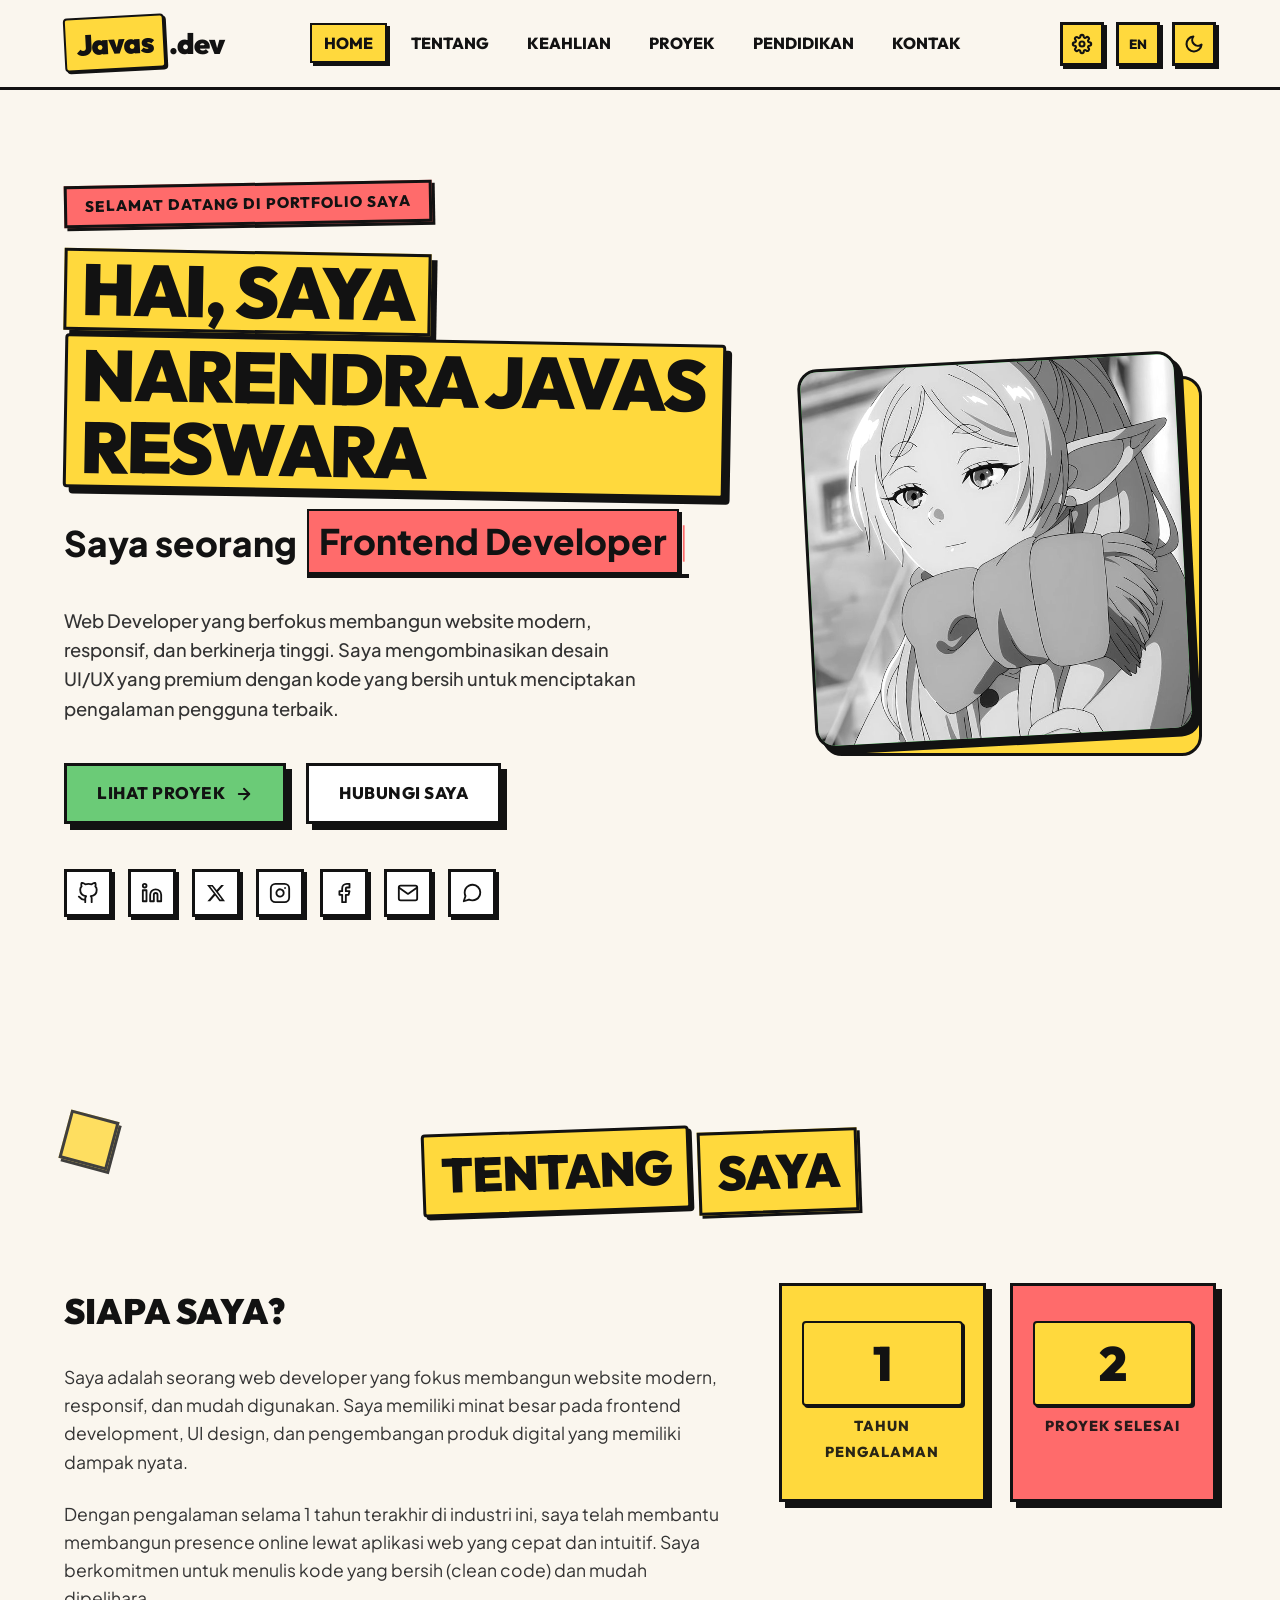
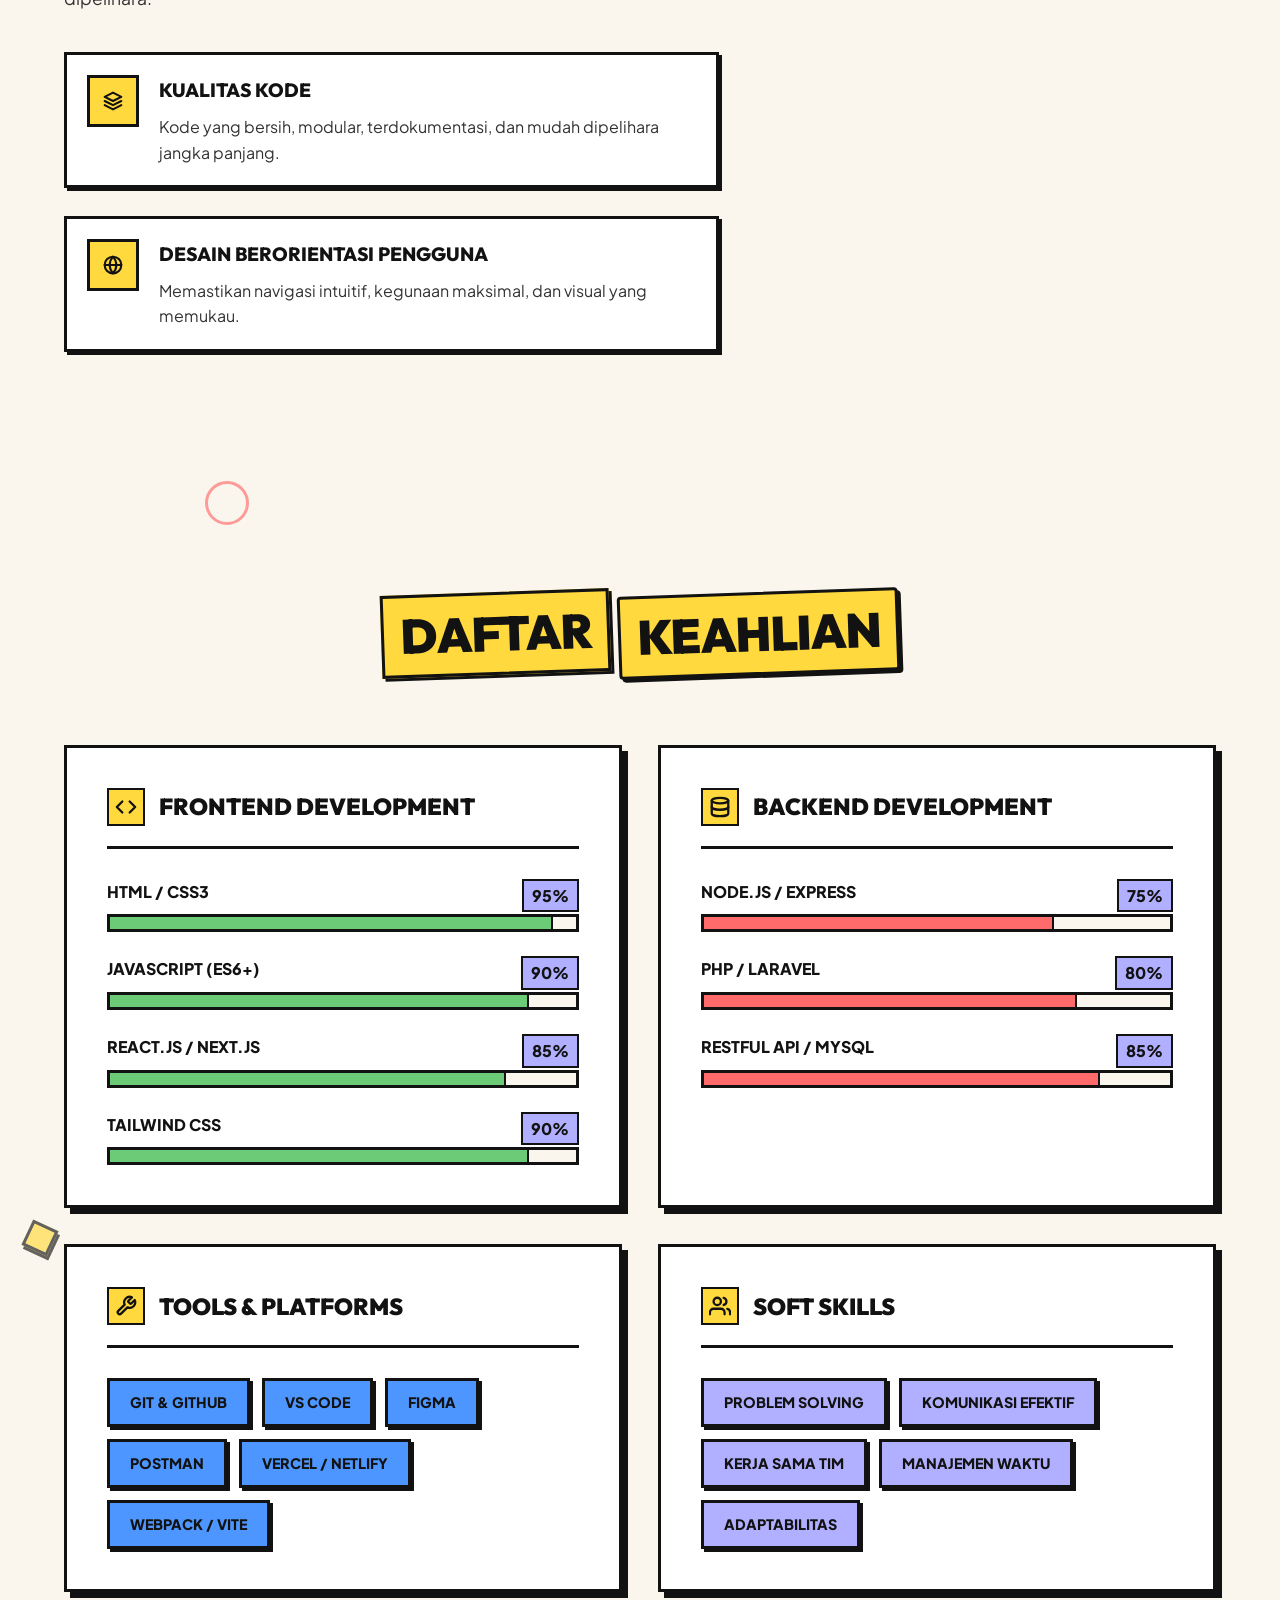
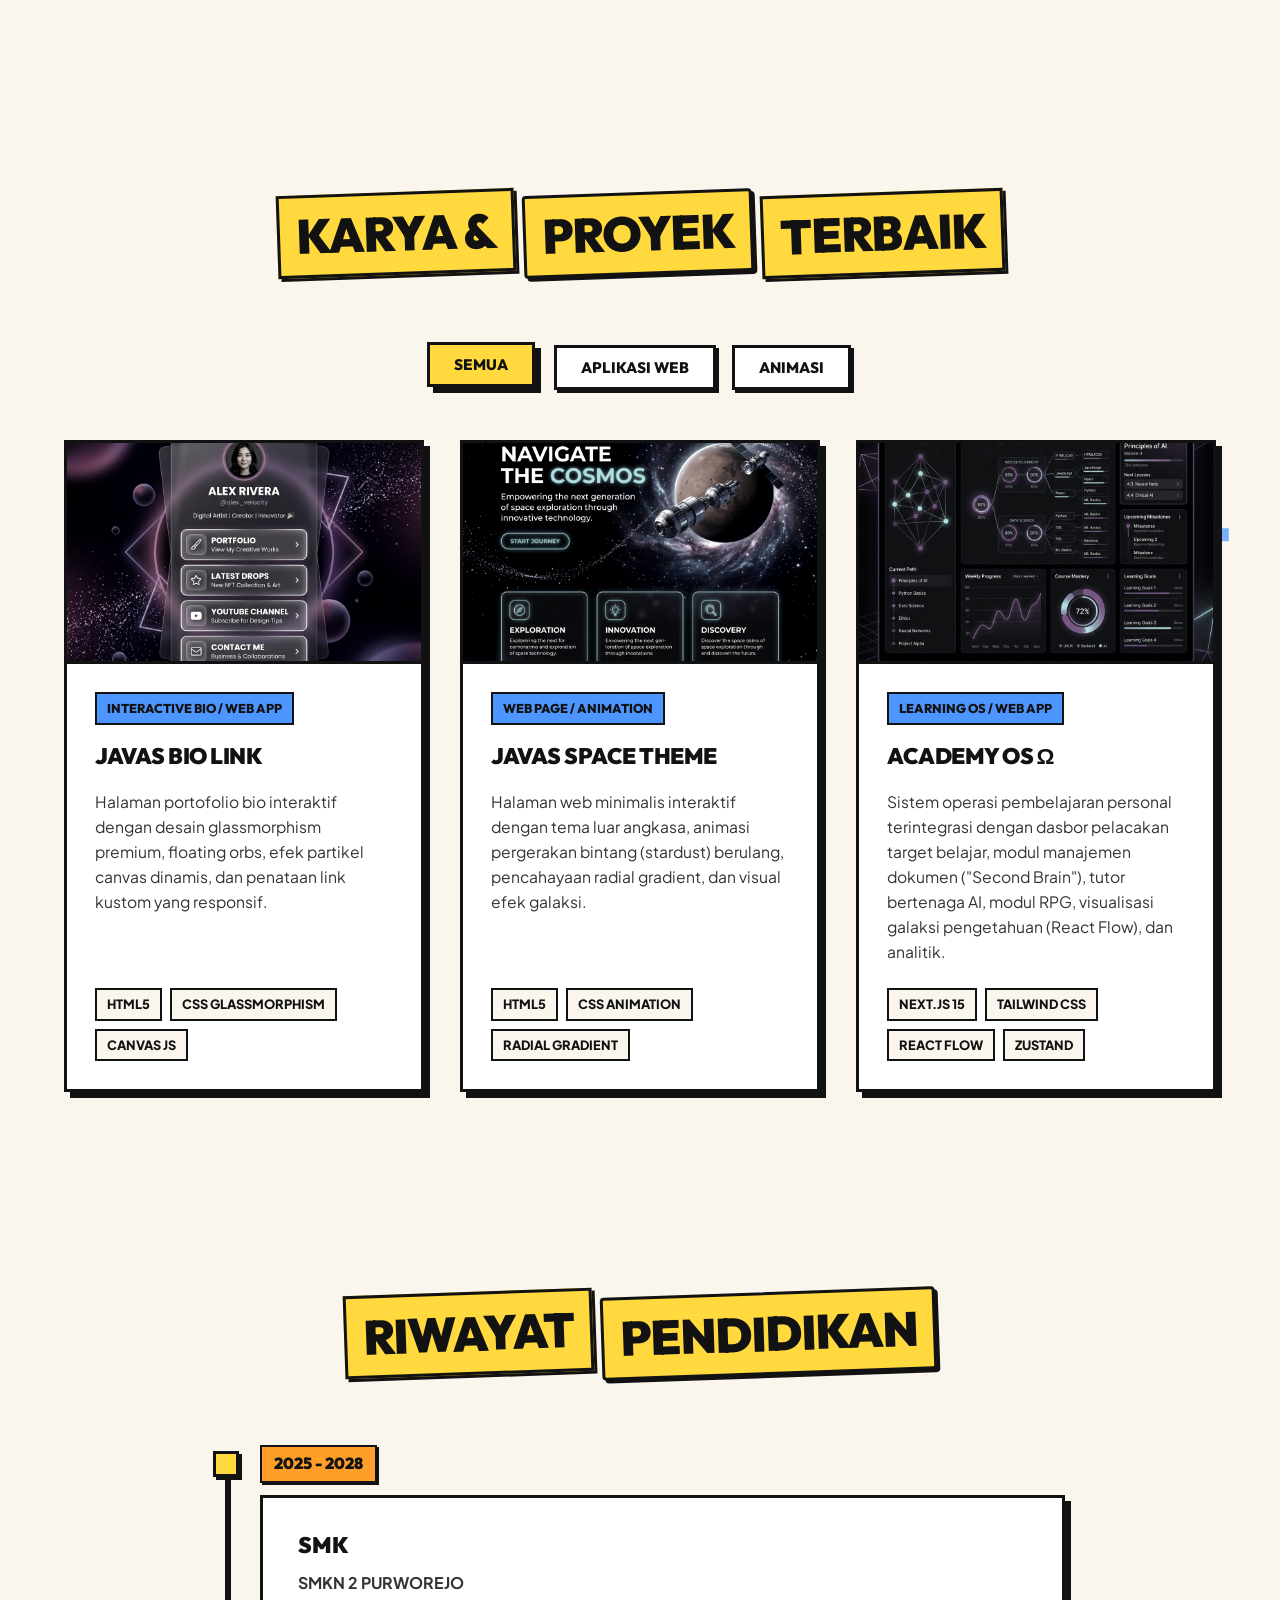
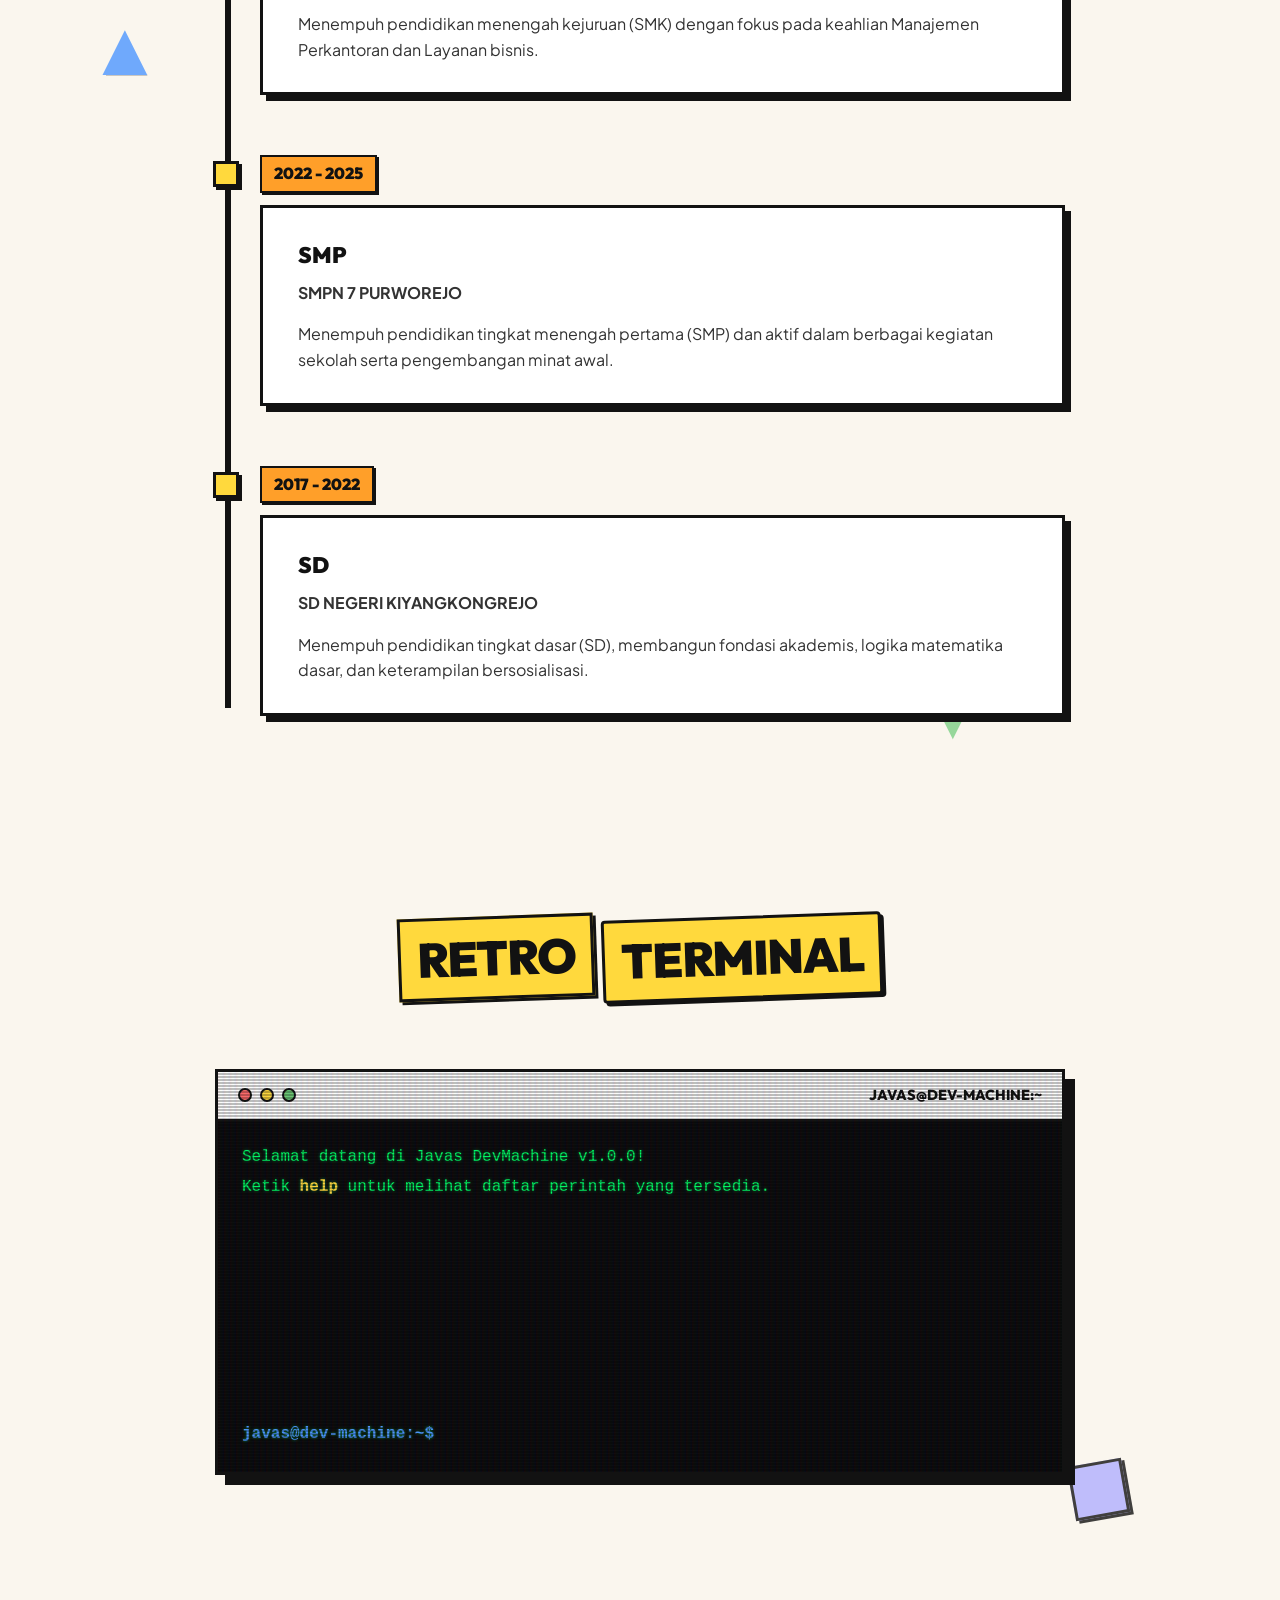
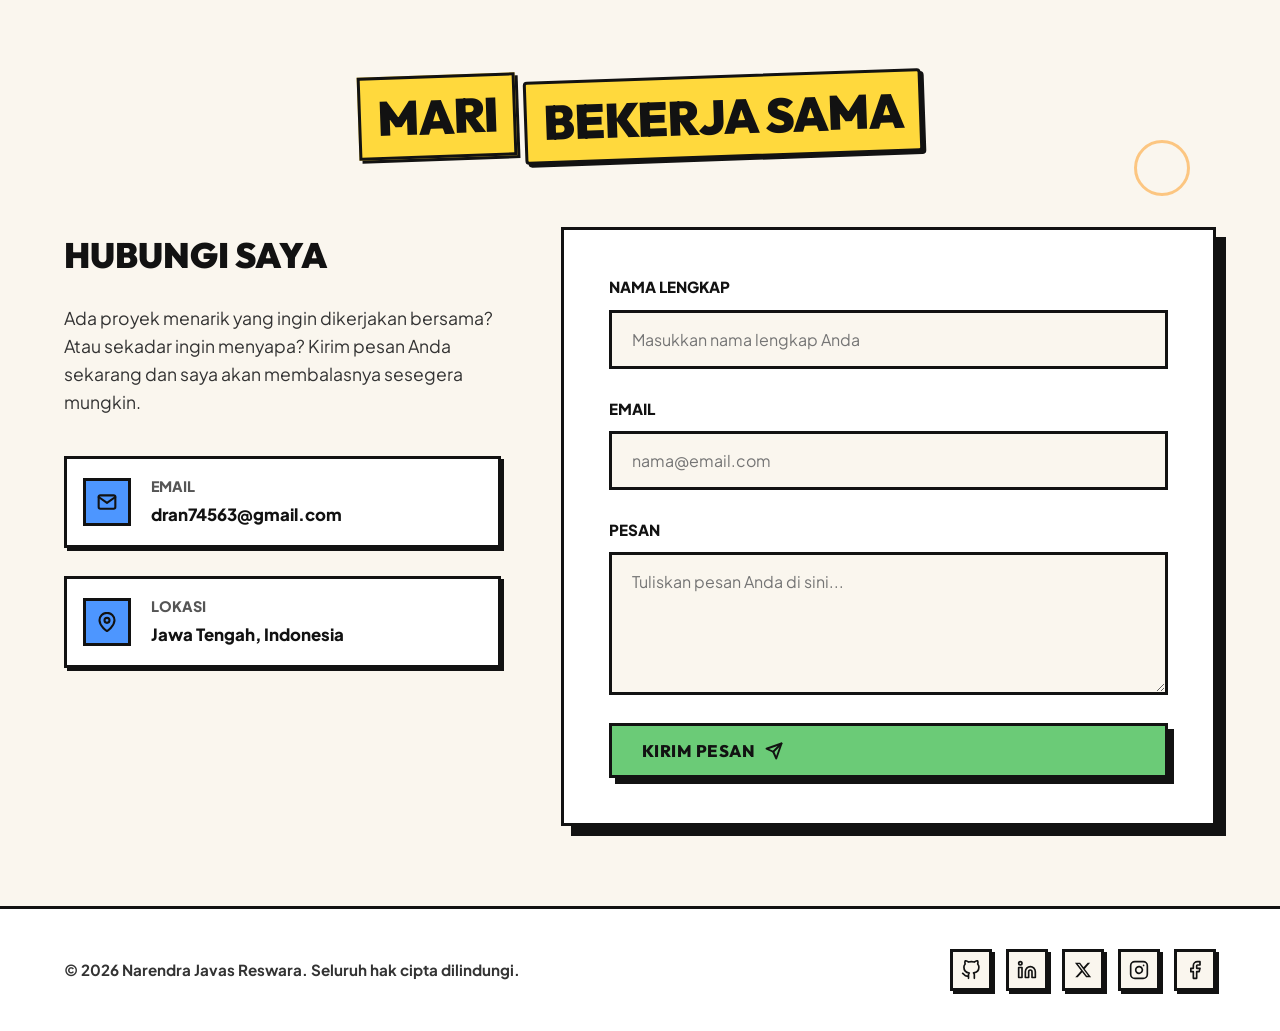
==== commit bdf5ecd2: "feat(bg): add 8 more floating geometric shapes (diamond, ring, cross, triangle, squares) with parall" ====
--- a/index.html
+++ b/index.html
@@ -21,7 +21,7 @@
   <link href="https://fonts.googleapis.com/css2?family=Plus+Jakarta+Sans:wght@300;400;500;600;700;800&family=Outfit:wght@300;400;500;600;700;800&family=Press+Start+2P&display=swap" rel="stylesheet">
   
   <!-- Stylesheet -->
-  <link rel="stylesheet" href="style.css?v=1.7">
+  <link rel="stylesheet" href="style.css?v=1.8">
 </head>
 <body>
 
@@ -30,6 +30,14 @@
   <div class="geo-shape-wrap shape-2-wrap" data-depth="-30"><div class="geo-shape shape-2"></div></div>
   <div class="geo-shape-wrap shape-3-wrap" data-depth="15"><div class="geo-shape shape-3"></div></div>
   <div class="geo-shape-wrap shape-4-wrap" data-depth="-25"><div class="geo-shape shape-4"></div></div>
+  <div class="geo-shape-wrap shape-5-wrap" data-depth="10"><div class="geo-shape shape-5"></div></div>
+  <div class="geo-shape-wrap shape-6-wrap" data-depth="-18"><div class="geo-shape shape-6"></div></div>
+  <div class="geo-shape-wrap shape-7-wrap" data-depth="22"><div class="geo-shape shape-7"></div></div>
+  <div class="geo-shape-wrap shape-8-wrap" data-depth="-12"><div class="geo-shape shape-8"></div></div>
+  <div class="geo-shape-wrap shape-9-wrap" data-depth="17"><div class="geo-shape shape-9"></div></div>
+  <div class="geo-shape-wrap shape-10-wrap" data-depth="-22"><div class="geo-shape shape-10"></div></div>
+  <div class="geo-shape-wrap shape-11-wrap" data-depth="13"><div class="geo-shape shape-11"></div></div>
+  <div class="geo-shape-wrap shape-12-wrap" data-depth="-9"><div class="geo-shape shape-12"></div></div>
 
   <!-- Header & Navigation -->
   <header class="header" id="header">
@@ -703,6 +711,6 @@
   <div class="custom-cursor"></div>
 
   <!-- JavaScript -->
-  <script src="script.js?v=1.7"></script>
+  <script src="script.js?v=1.8"></script>
 </body>
 </html>
--- a/style.css
+++ b/style.css
@@ -186,12 +186,116 @@
   animation: rotateShape 35s linear infinite reverse;
 }
 
+/* ----- New Shapes: 5-12 positions ----- */
+/* top half — scattered more to edges */
+.shape-5-wrap  { top: 6%;  right: 28%; }
+.shape-6-wrap  { top: 28%; left: 16%; }
+.shape-7-wrap  { top: 50%; right: 4%; }
+.shape-8-wrap  { top: 74%; right: 24%; }
+/* bottom half & centre strip */
+.shape-9-wrap  { top: 38%; left: 2%; }
+.shape-10-wrap { bottom: 32%; left: 24%; }
+.shape-11-wrap { bottom: 18%; left: 50%; }
+.shape-12-wrap { top: 88%; right: 7%; }
+
+/* shape-5: small diamond (wajik) — orange */
+.shape-5 {
+  width: 34px;
+  height: 34px;
+  background-color: var(--color-orange, #FF8C42);
+  transform: rotate(45deg);
+  animation: rotateShape 22s linear infinite;
+  opacity: 0.7;
+}
+
+/* shape-6: circle outline (ring) — pink, no fill */
+.shape-6 {
+  width: 44px;
+  height: 44px;
+  background: transparent;
+  border: 3px solid var(--color-pink);
+  border-radius: 50%;
+  box-shadow: none;
+  opacity: 0.65;
+  animation: floatShape 8s ease-in-out infinite alternate;
+}
+
+/* shape-7: cross / plus — blue fill, clip-path */
+.shape-7 {
+  width: 38px;
+  height: 38px;
+  background-color: var(--color-blue);
+  clip-path: polygon(33% 0%, 67% 0%, 67% 33%, 100% 33%, 100% 67%, 67% 67%, 67% 100%, 33% 100%, 33% 67%, 0% 67%, 0% 33%, 33% 33%);
+  border: none;
+  box-shadow: none;
+  filter: drop-shadow(3px 3px 0px var(--border-color));
+  opacity: 0.75;
+  animation: rotateShape 28s linear infinite;
+}
+
+/* shape-8: inverted triangle — green */
+.shape-8 {
+  width: 40px;
+  height: 40px;
+  background-color: var(--color-green, #06D6A0);
+  clip-path: polygon(50% 100%, 0% 0%, 100% 0%);
+  border: none;
+  box-shadow: none;
+  filter: drop-shadow(3px 3px 0px var(--border-color));
+  opacity: 0.7;
+  animation: floatShape 10s ease-in-out infinite alternate-reverse;
+}
+
+/* shape-9: small tilted square — yellow */
+.shape-9 {
+  width: 28px;
+  height: 28px;
+  background-color: var(--color-yellow);
+  transform: rotate(25deg);
+  opacity: 0.65;
+  animation: rotateShape 18s linear infinite reverse;
+}
+
+/* shape-10: medium square, outline only — purple */
+.shape-10 {
+  width: 36px;
+  height: 36px;
+  background: transparent;
+  border: 3px solid var(--color-purple);
+  box-shadow: none;
+  transform: rotate(12deg);
+  opacity: 0.6;
+  animation: rotateShape 32s linear infinite;
+}
+
+/* shape-11: tiny square — pink, fast float */
+.shape-11 {
+  width: 22px;
+  height: 22px;
+  background-color: var(--color-pink);
+  transform: rotate(-20deg);
+  opacity: 0.7;
+  animation: floatShape 5s ease-in-out infinite alternate;
+}
+
+/* shape-12: large circle outline — orange */
+.shape-12 {
+  width: 56px;
+  height: 56px;
+  background: transparent;
+  border: 3px solid var(--color-orange, #FF8C42);
+  border-radius: 50%;
+  box-shadow: none;
+  opacity: 0.55;
+  animation: floatShape 12s ease-in-out infinite alternate;
+}
+
 @keyframes rotateShape {
   100% { transform: rotate(360deg); }
 }
 
 @keyframes floatShape {
-  0% { transform: translateY(0px) rotate(0deg); }
+  0%   { transform: translateY(0px) rotate(0deg); }
   100% { transform: translateY(-20px) rotate(15deg); }
 }
 
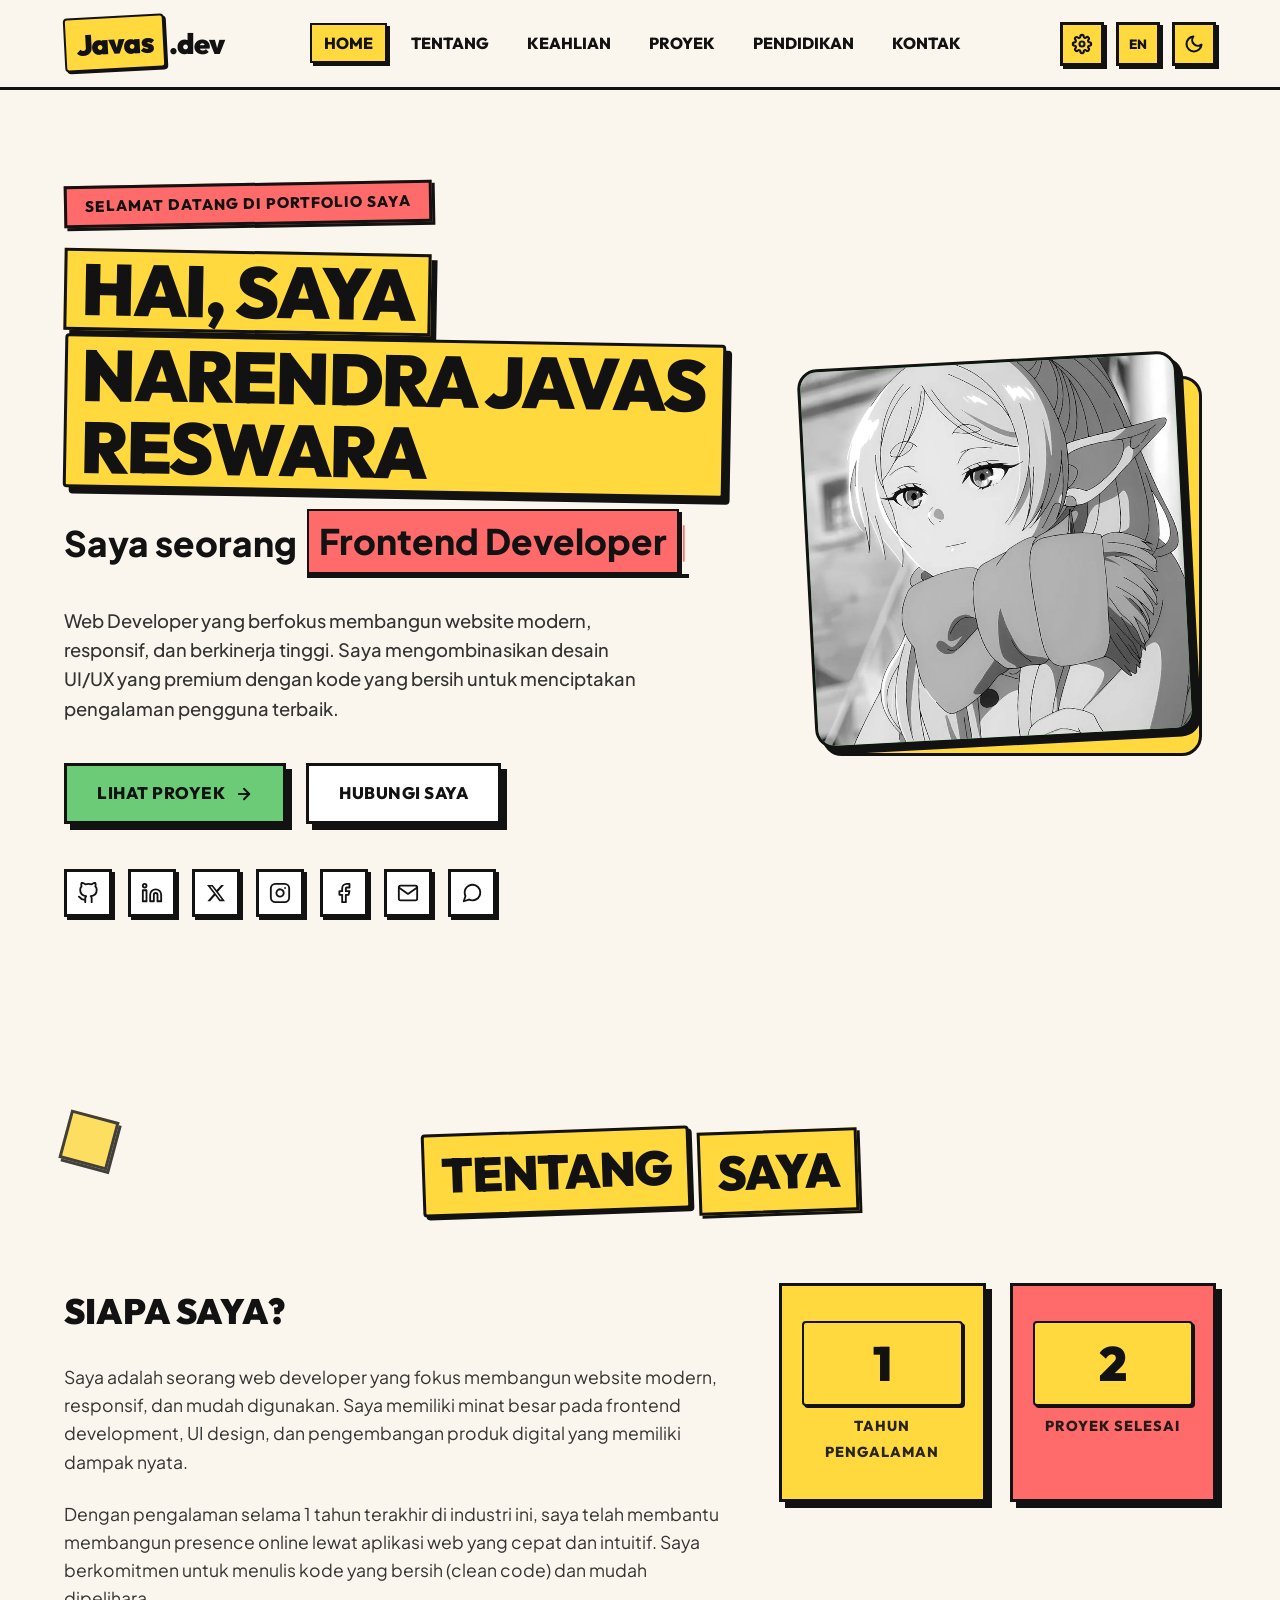
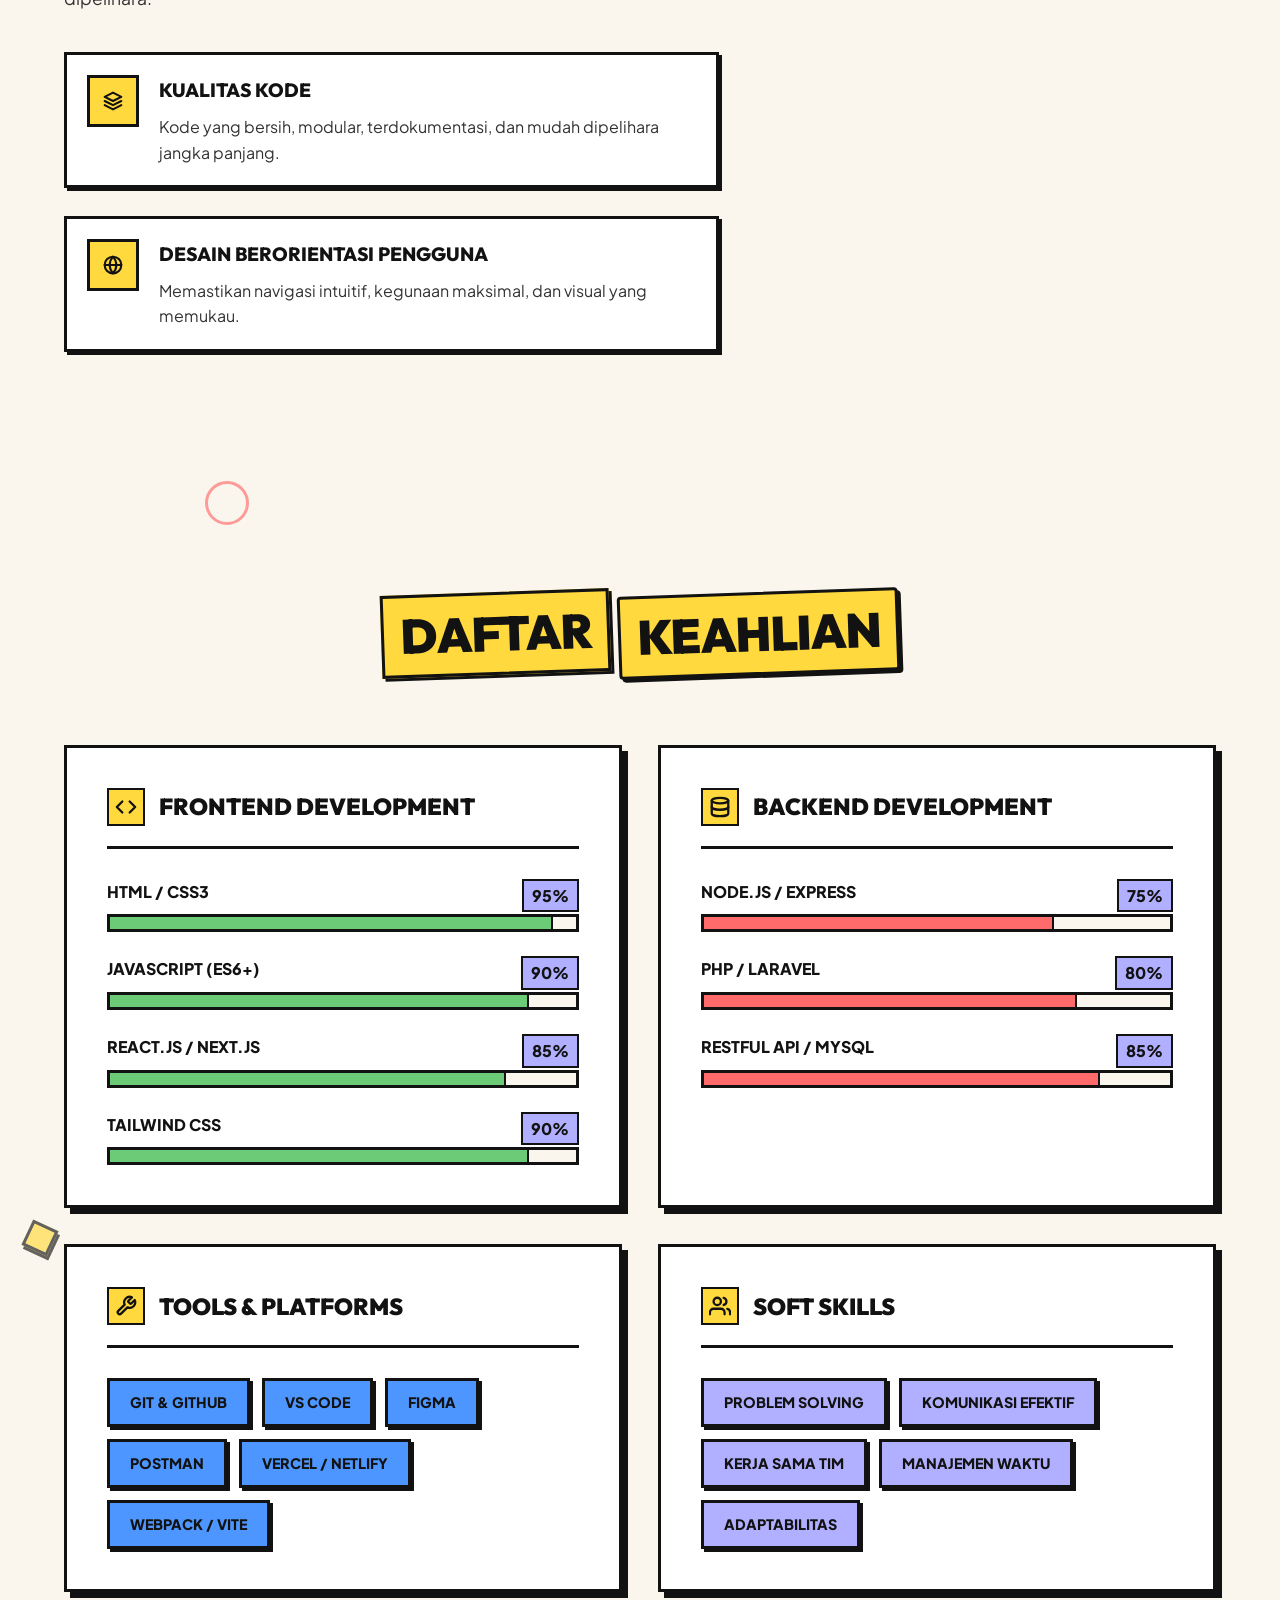
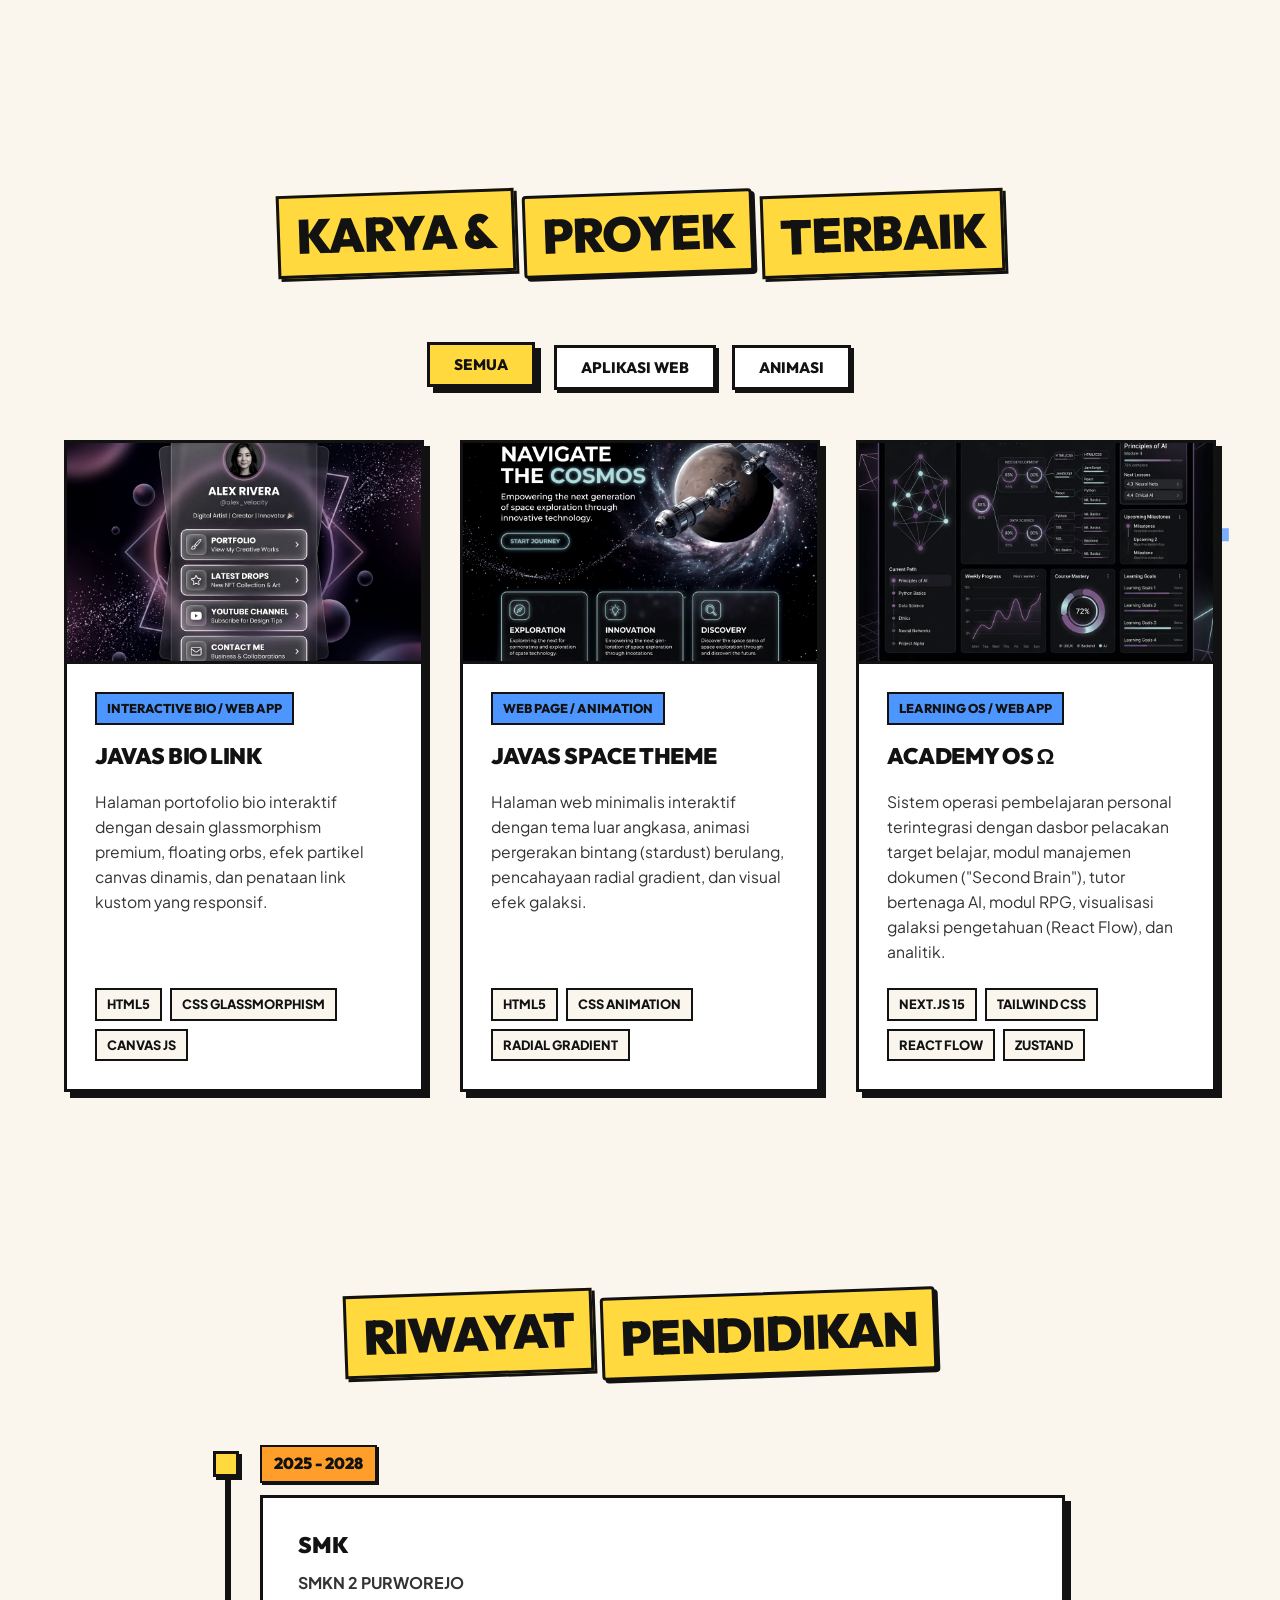
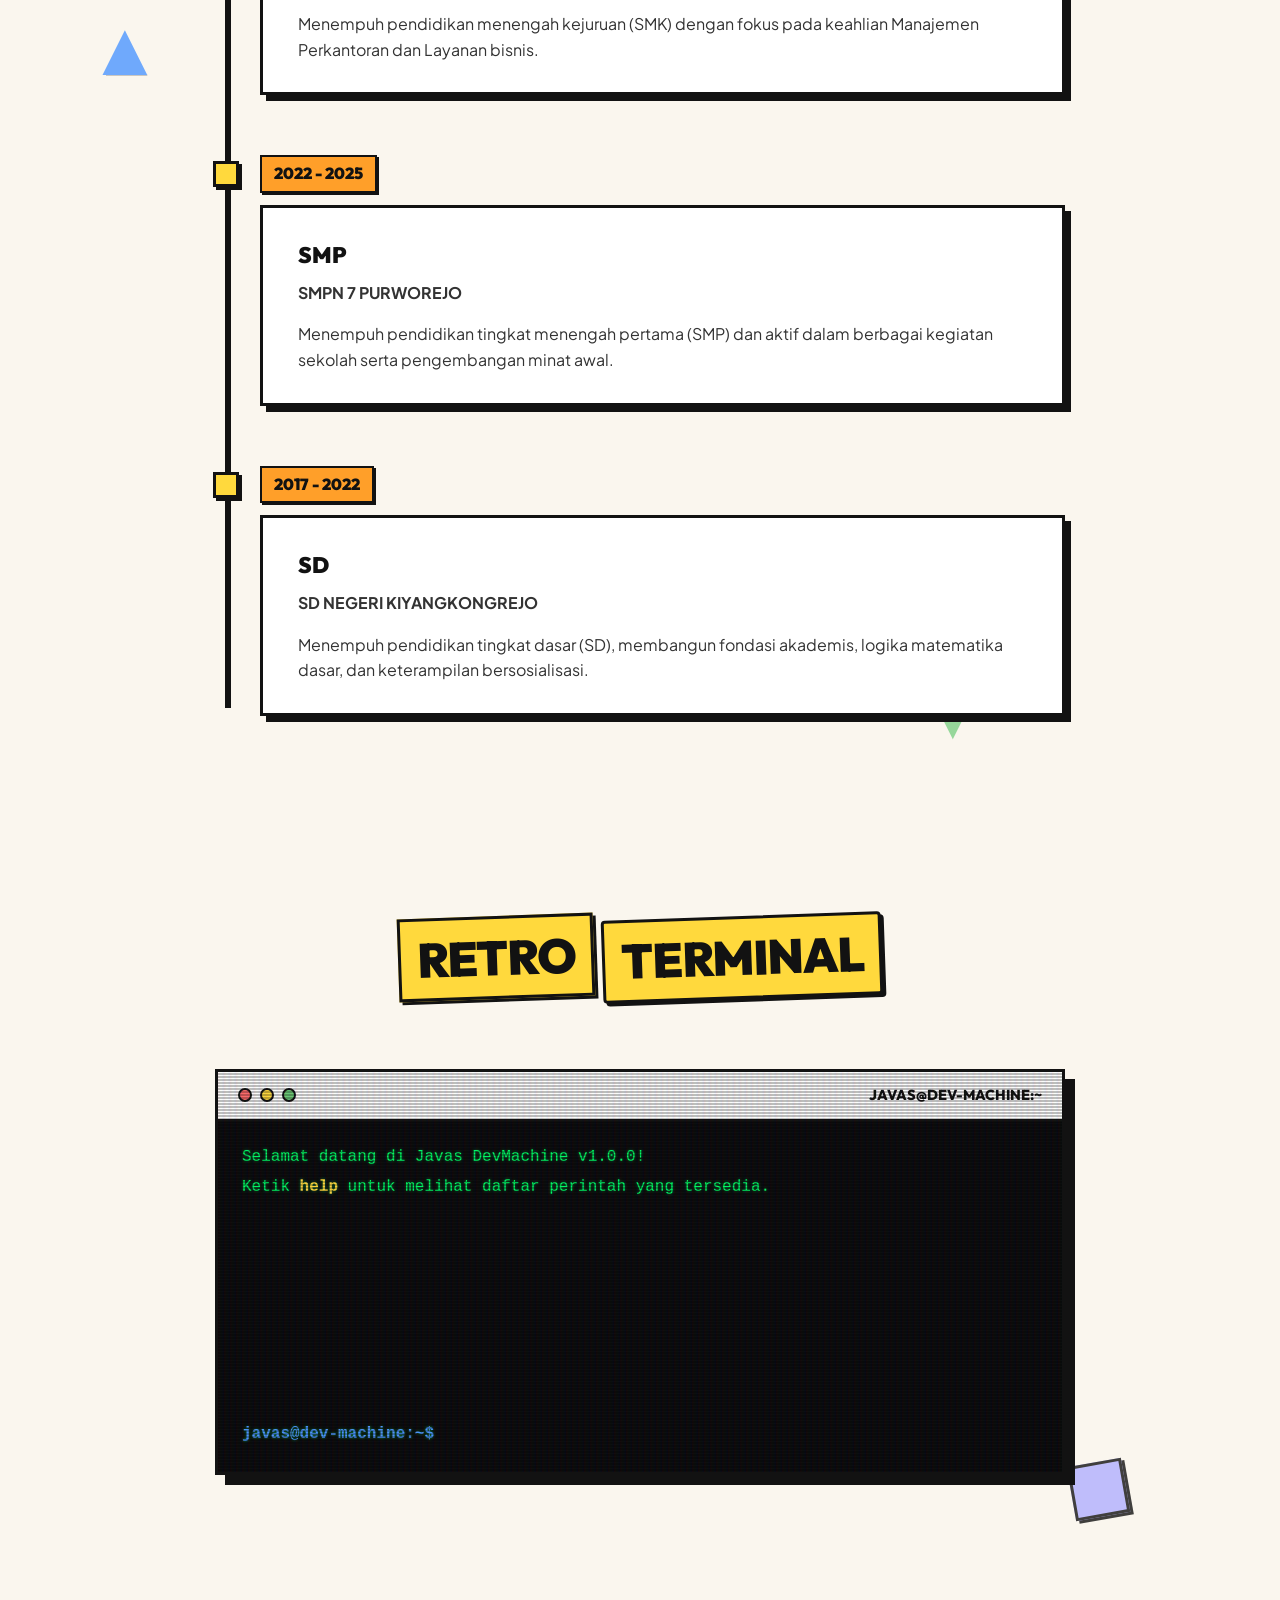
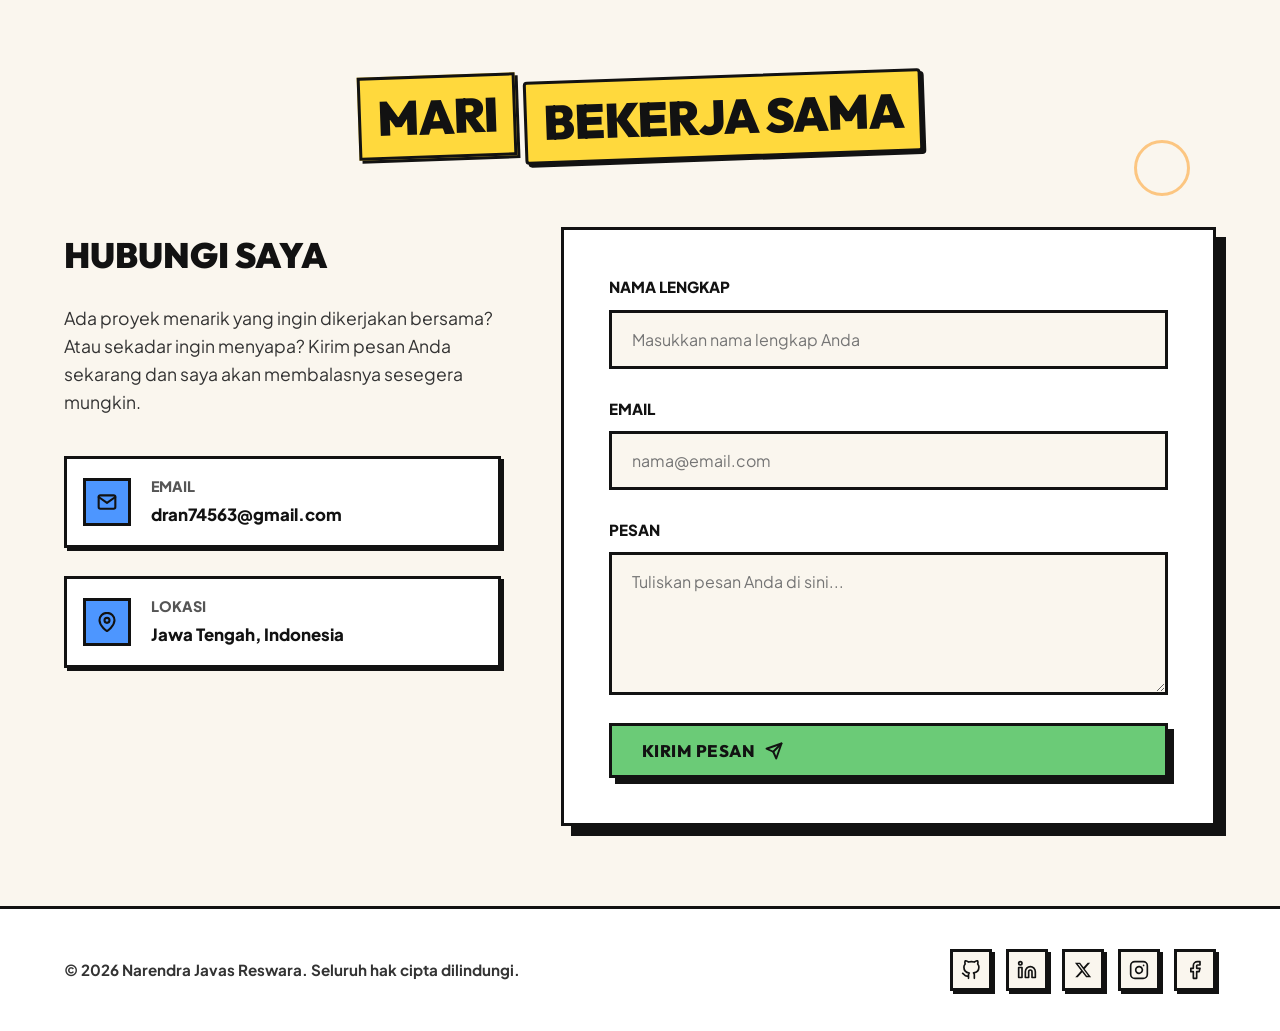
==== commit 202ae755: "optimize: compress images to webp, throttle parallax event, fix og:url and add firefox scrollbar sup" ====
--- a/index.html
+++ b/index.html
@@ -10,10 +10,10 @@
   
   <!-- Open Graph / Facebook -->
   <meta property="og:type" content="website">
-  <meta property="og:url" content="https://alexwijaya.dev/">
+  <meta property="og:url" content="https://javasrajagula.vercel.app/">
   <meta property="og:title" content="Narendra Javas Reswara | Professional Web Developer Portfolio">
   <meta property="og:description" content="Explore projects, skills, and experience of Narendra Javas Reswara, building next-gen web applications.">
-  <meta property="og:image" content="assets/images/profile_avatar.png">
+  <meta property="og:image" content="assets/images/profile_avatar.webp">
 
   <!-- Google Fonts -->
   <link rel="preconnect" href="https://fonts.googleapis.com">
@@ -21,7 +21,7 @@
   <link href="https://fonts.googleapis.com/css2?family=Plus+Jakarta+Sans:wght@300;400;500;600;700;800&family=Outfit:wght@300;400;500;600;700;800&family=Press+Start+2P&display=swap" rel="stylesheet">
   
   <!-- Stylesheet -->
-  <link rel="stylesheet" href="style.css?v=1.8">
+  <link rel="stylesheet" href="/style.css?v=1.8">
 </head>
 <body>
 
@@ -274,7 +274,7 @@
         <div class="hero-image-wrapper">
           <div class="hero-image-glow"></div>
           <div class="hero-image-container">
-            <img src="assets/images/profile_avatar.png" alt="Foto Profil Narendra Javas Reswara" class="hero-image" width="400" height="400">
+            <img src="assets/images/profile_avatar.webp" alt="Foto Profil Narendra Javas Reswara" class="hero-image" width="400" height="400">
           </div>
         </div>
       </div>
@@ -446,7 +446,7 @@
           <!-- Project 1 -->
           <article class="project-card" data-category="web-app">
             <div class="project-image-wrapper">
-              <img src="assets/images/project_javas_web.png" alt="Pratinjau Proyek Javas Bio Link" class="project-image" loading="lazy" width="360" height="225">
+              <img src="assets/images/project_javas_web.webp" alt="Pratinjau Proyek Javas Bio Link" class="project-image" loading="lazy" width="360" height="225">
               <div class="project-overlay">
                 <div class="project-links">
                   <a href="https://javas-web-e38e-h9eqpfkrb-javasrajagulas-projects.vercel.app" target="_blank" rel="noopener noreferrer" class="project-btn" aria-label="Lihat Demo Javas Bio Link">
@@ -475,7 +475,7 @@
           <!-- Project 2 -->
           <article class="project-card" data-category="animation">
             <div class="project-image-wrapper">
-              <img src="assets/images/project_javas_web_2.png" alt="Pratinjau Proyek Javas Space Theme" class="project-image" loading="lazy" width="360" height="225">
+              <img src="assets/images/project_javas_web_2.webp" alt="Pratinjau Proyek Javas Space Theme" class="project-image" loading="lazy" width="360" height="225">
               <div class="project-overlay">
                 <div class="project-links">
                   <a href="https://javas-web-2-prk8diqll-javasrajagulas-projects.vercel.app" target="_blank" rel="noopener noreferrer" class="project-btn" aria-label="Lihat Demo Javas Space Theme">
@@ -504,7 +504,7 @@
           <!-- Project 3 -->
           <article class="project-card" data-category="web-app">
             <div class="project-image-wrapper">
-              <img src="assets/images/project_academy_os.png" alt="Pratinjau Proyek Academy OS" class="project-image" loading="lazy" width="360" height="225">
+              <img src="assets/images/project_academy_os.webp" alt="Pratinjau Proyek Academy OS" class="project-image" loading="lazy" width="360" height="225">
               <div class="project-overlay">
                 <div class="project-links">
                   <a href="https://javas-web-belajar.vercel.app/" target="_blank" rel="noopener noreferrer" class="project-btn" aria-label="Lihat Demo Academy OS">
@@ -711,6 +711,6 @@
   <div class="custom-cursor"></div>
 
   <!-- JavaScript -->
-  <script src="script.js?v=1.8"></script>
+  <script src="/script.js?v=1.8"></script>
 </body>
 </html>
--- a/style.css
+++ b/style.css
@@ -76,6 +76,8 @@
 html {
   scroll-behavior: smooth;
   scroll-padding-top: var(--header-height);
+  scrollbar-width: thin;
+  scrollbar-color: var(--color-yellow) var(--bg-primary);
 }
 
 body {
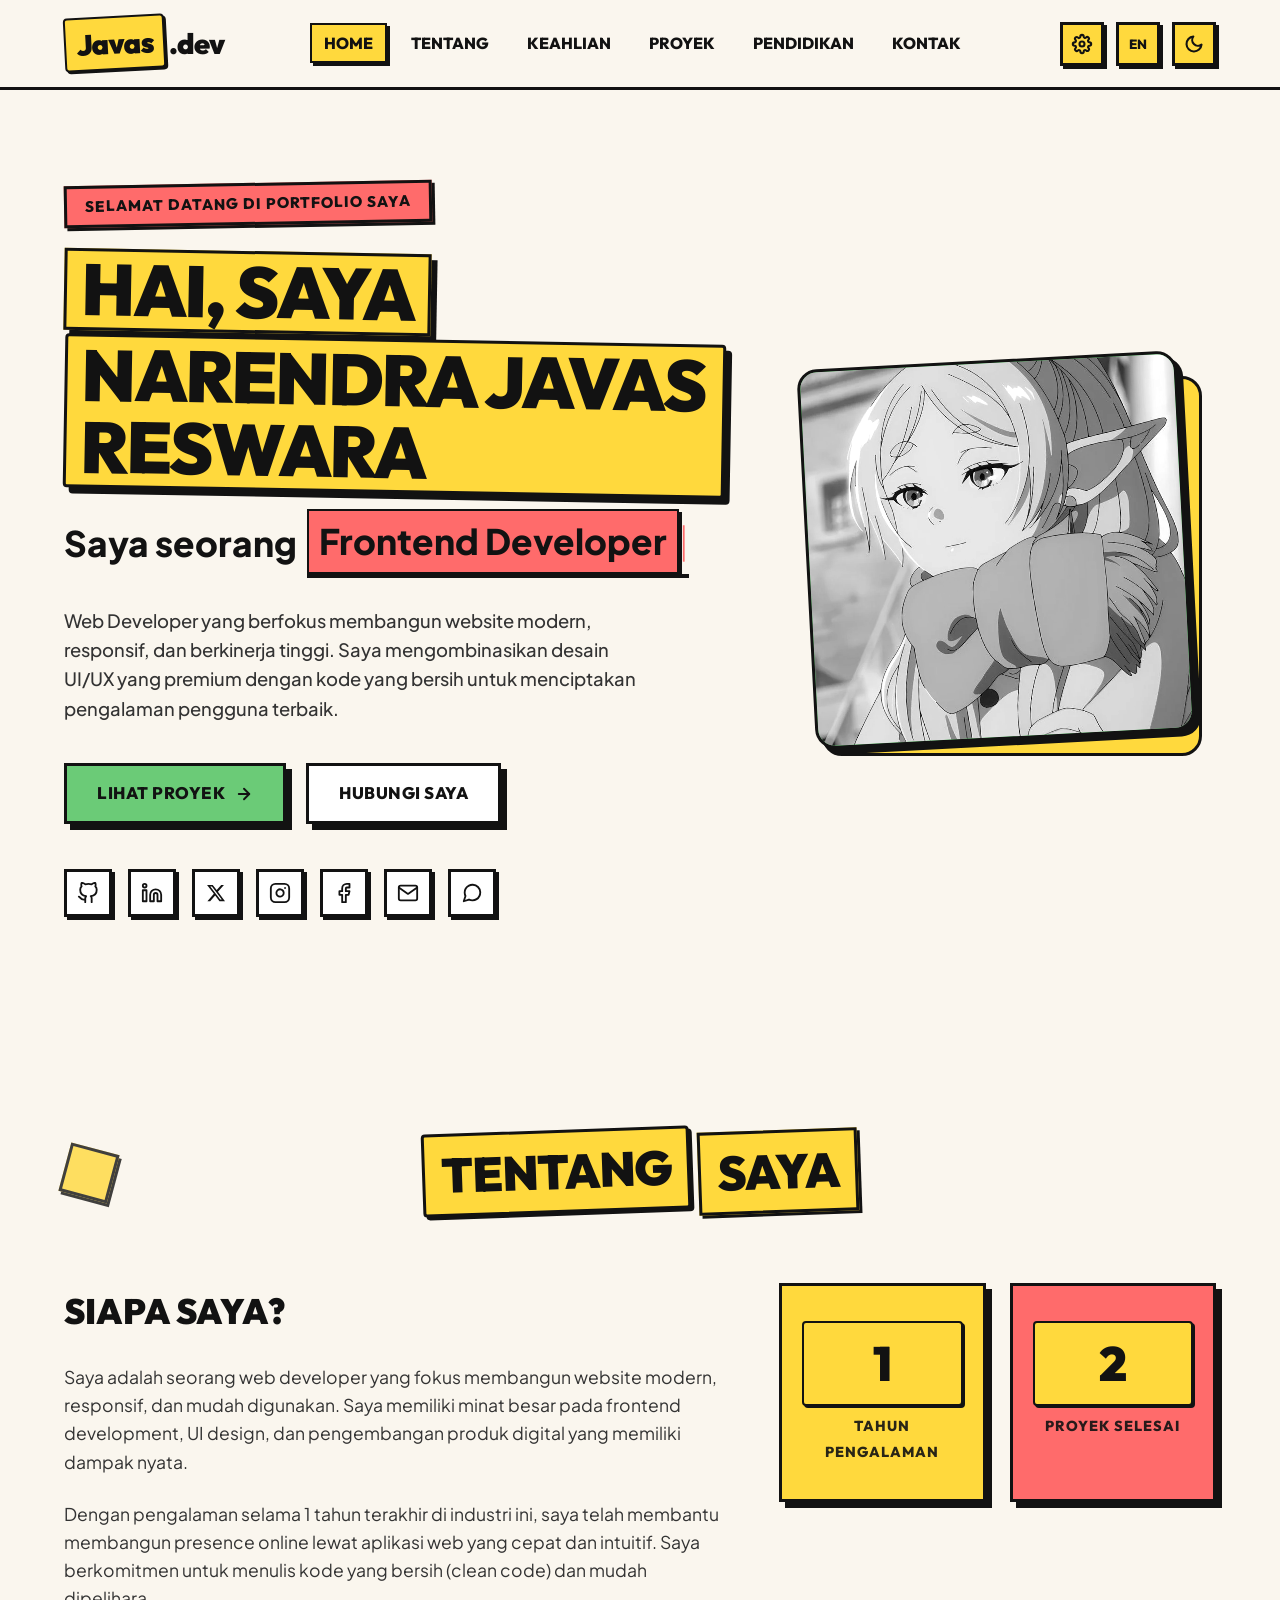
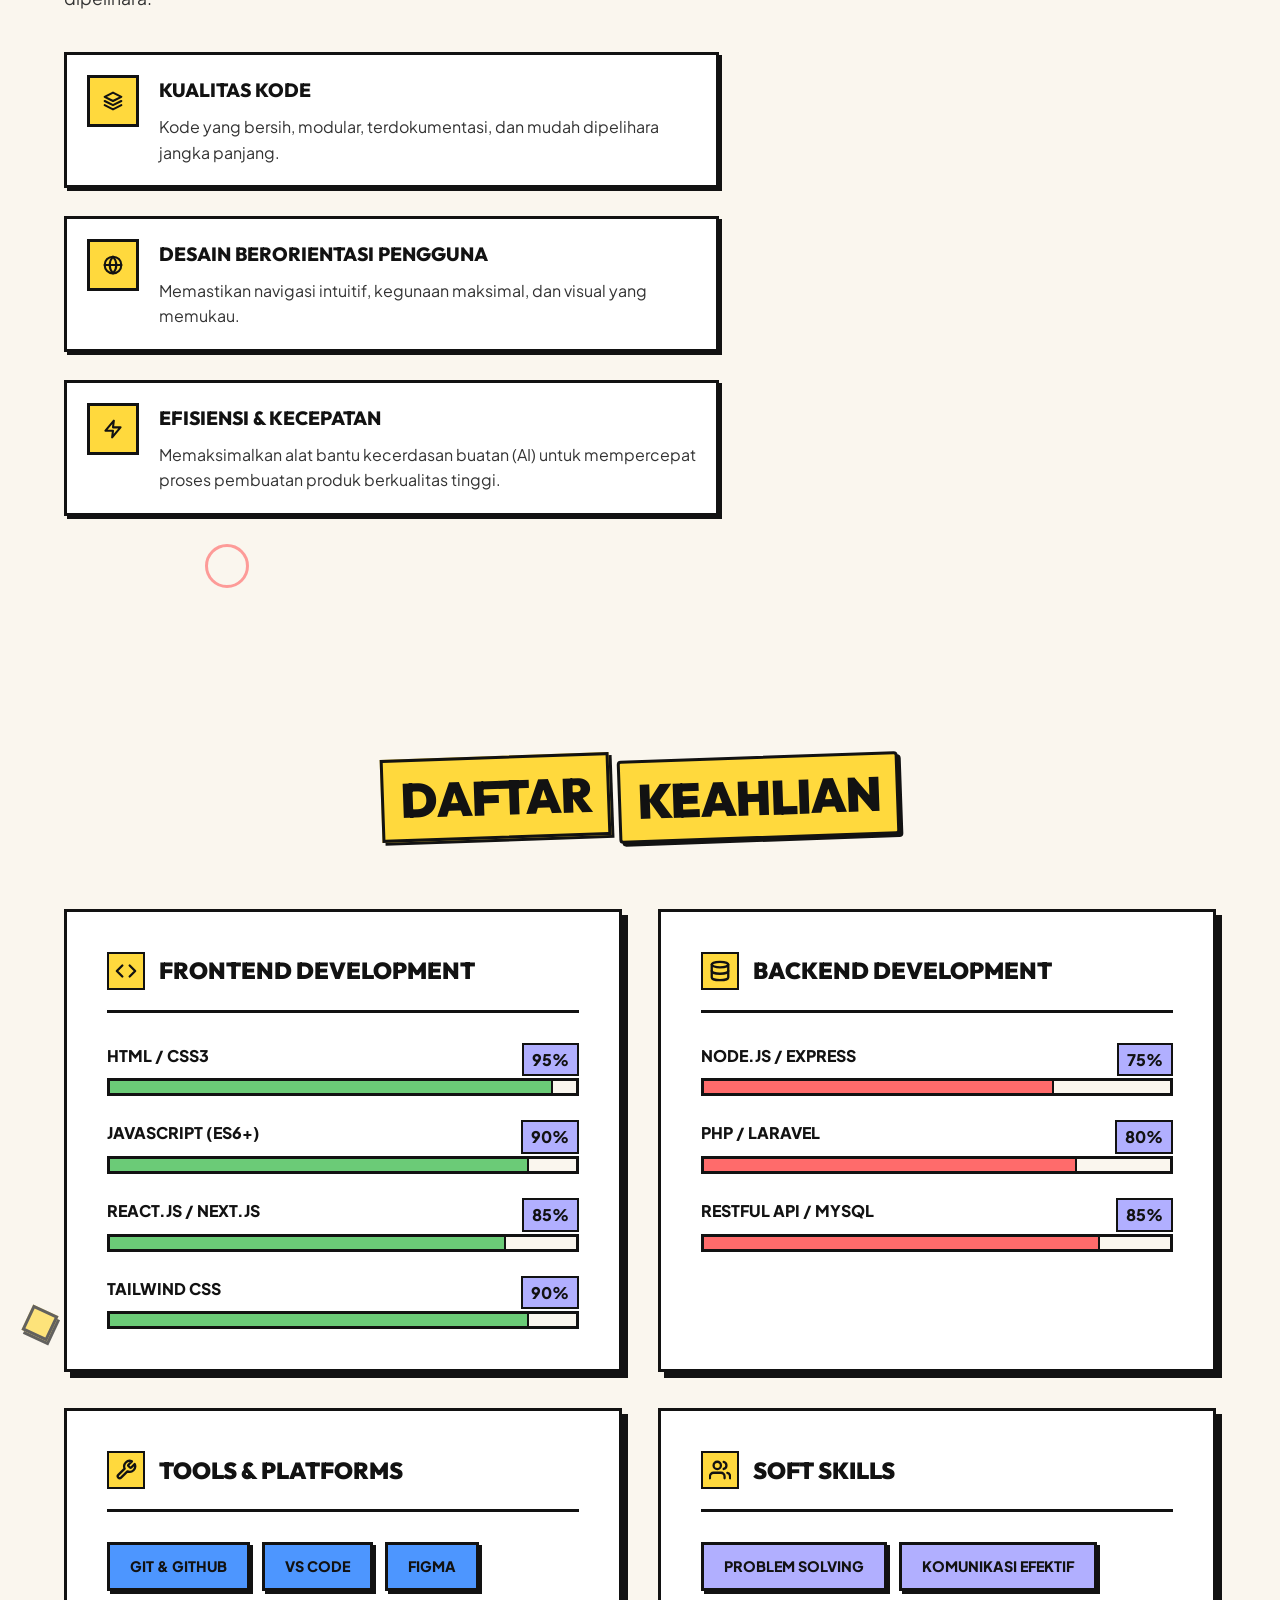
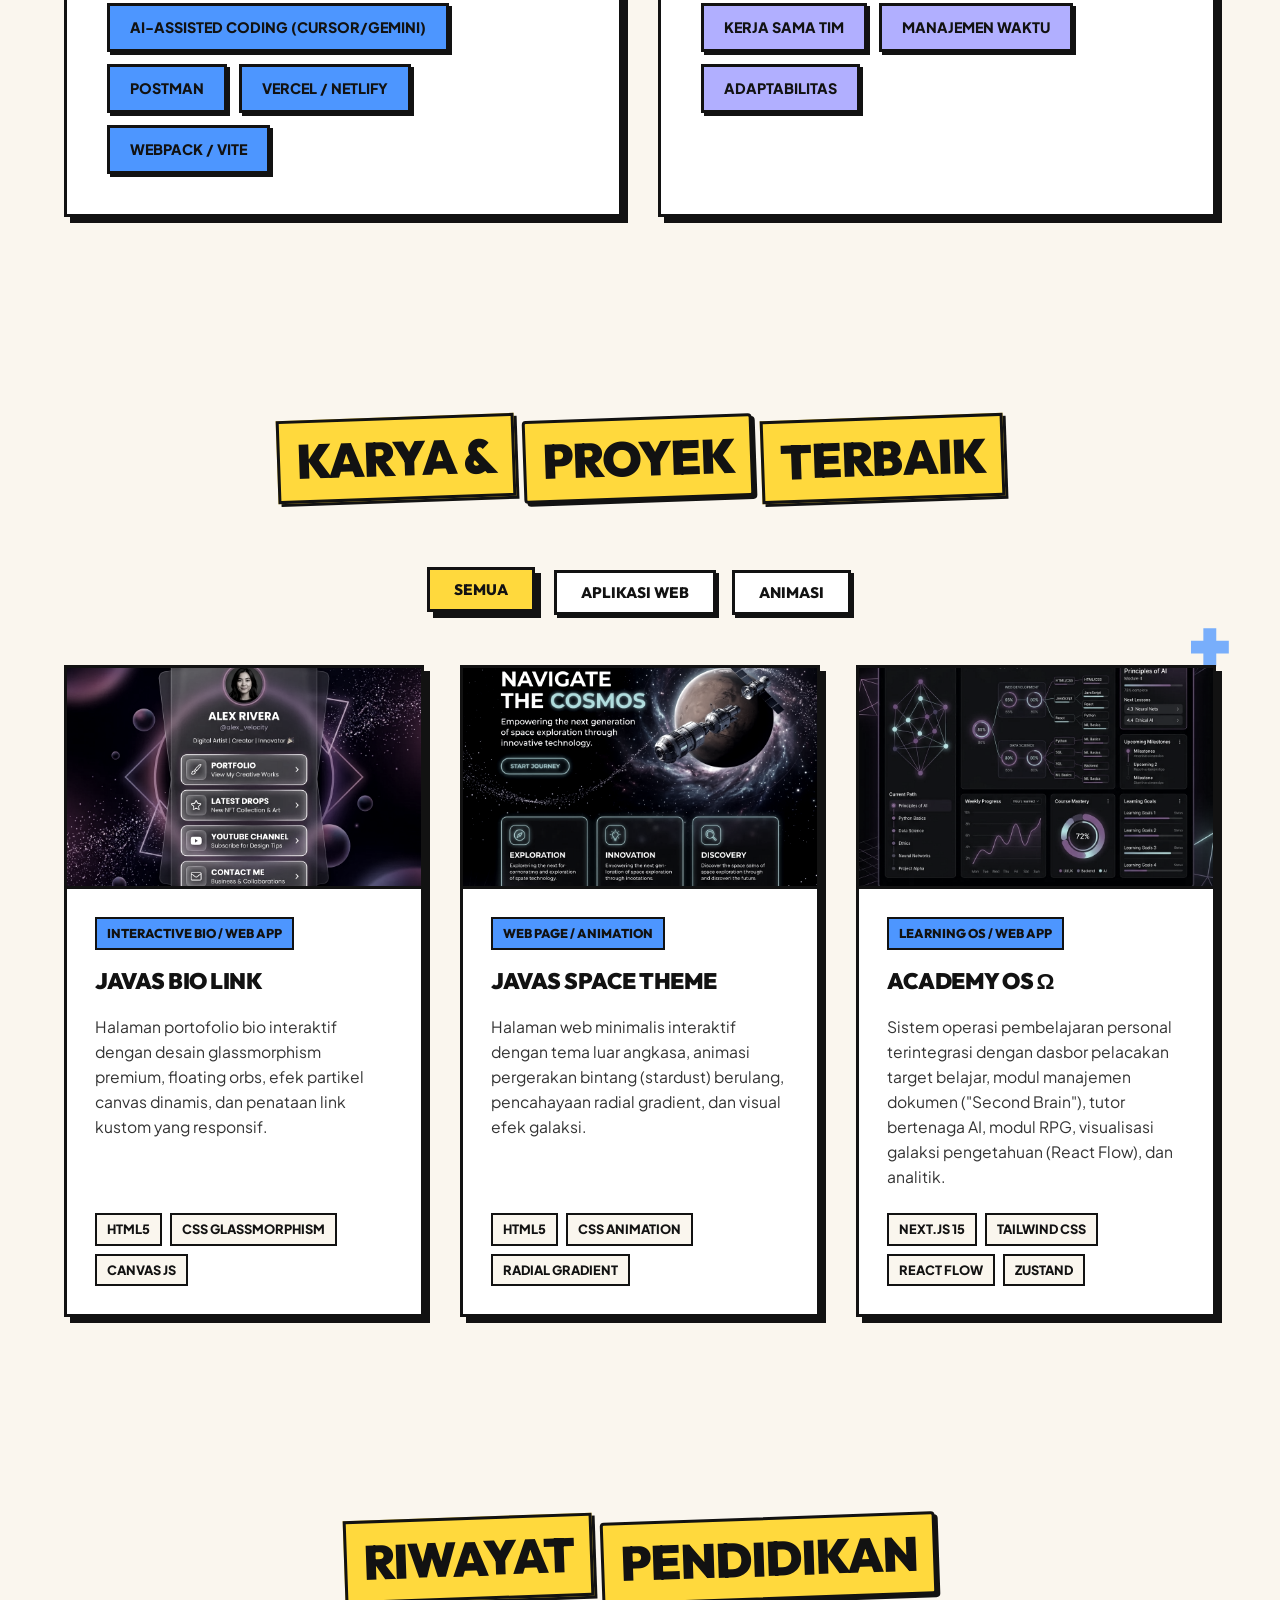
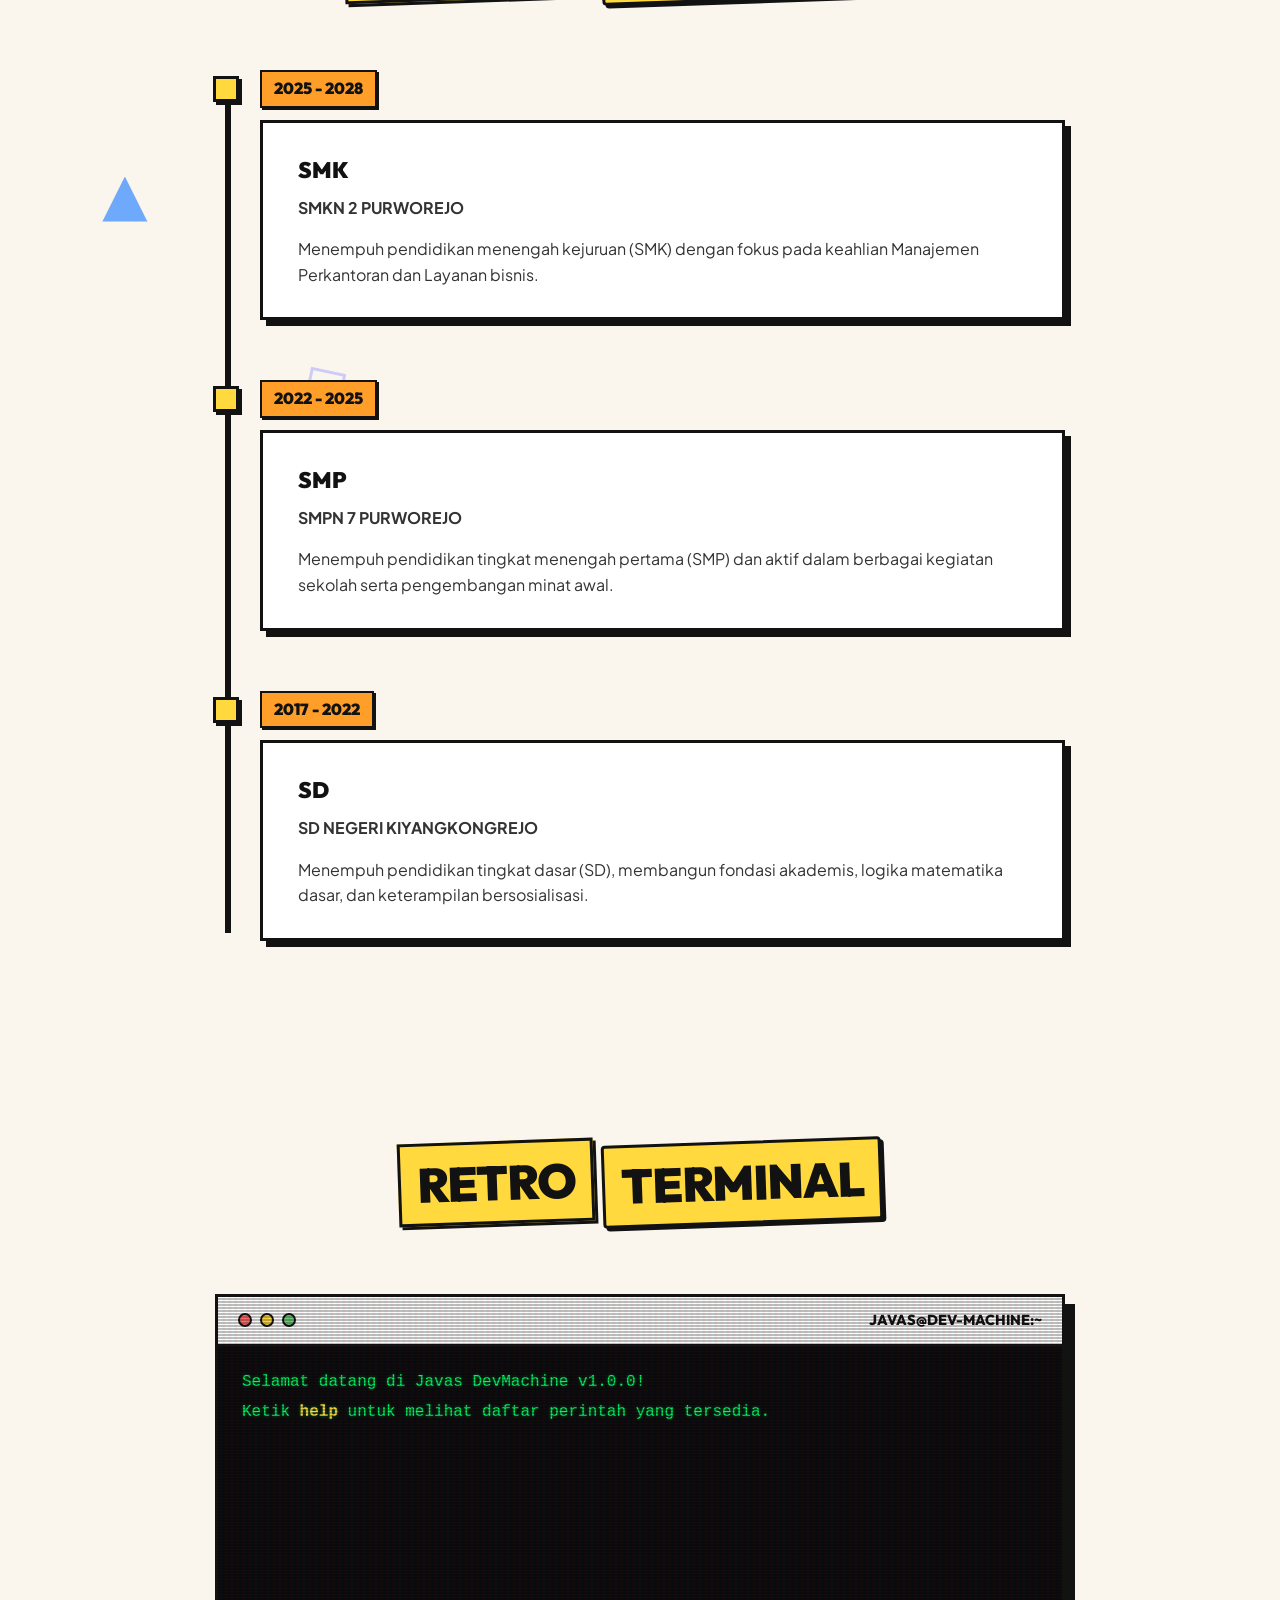
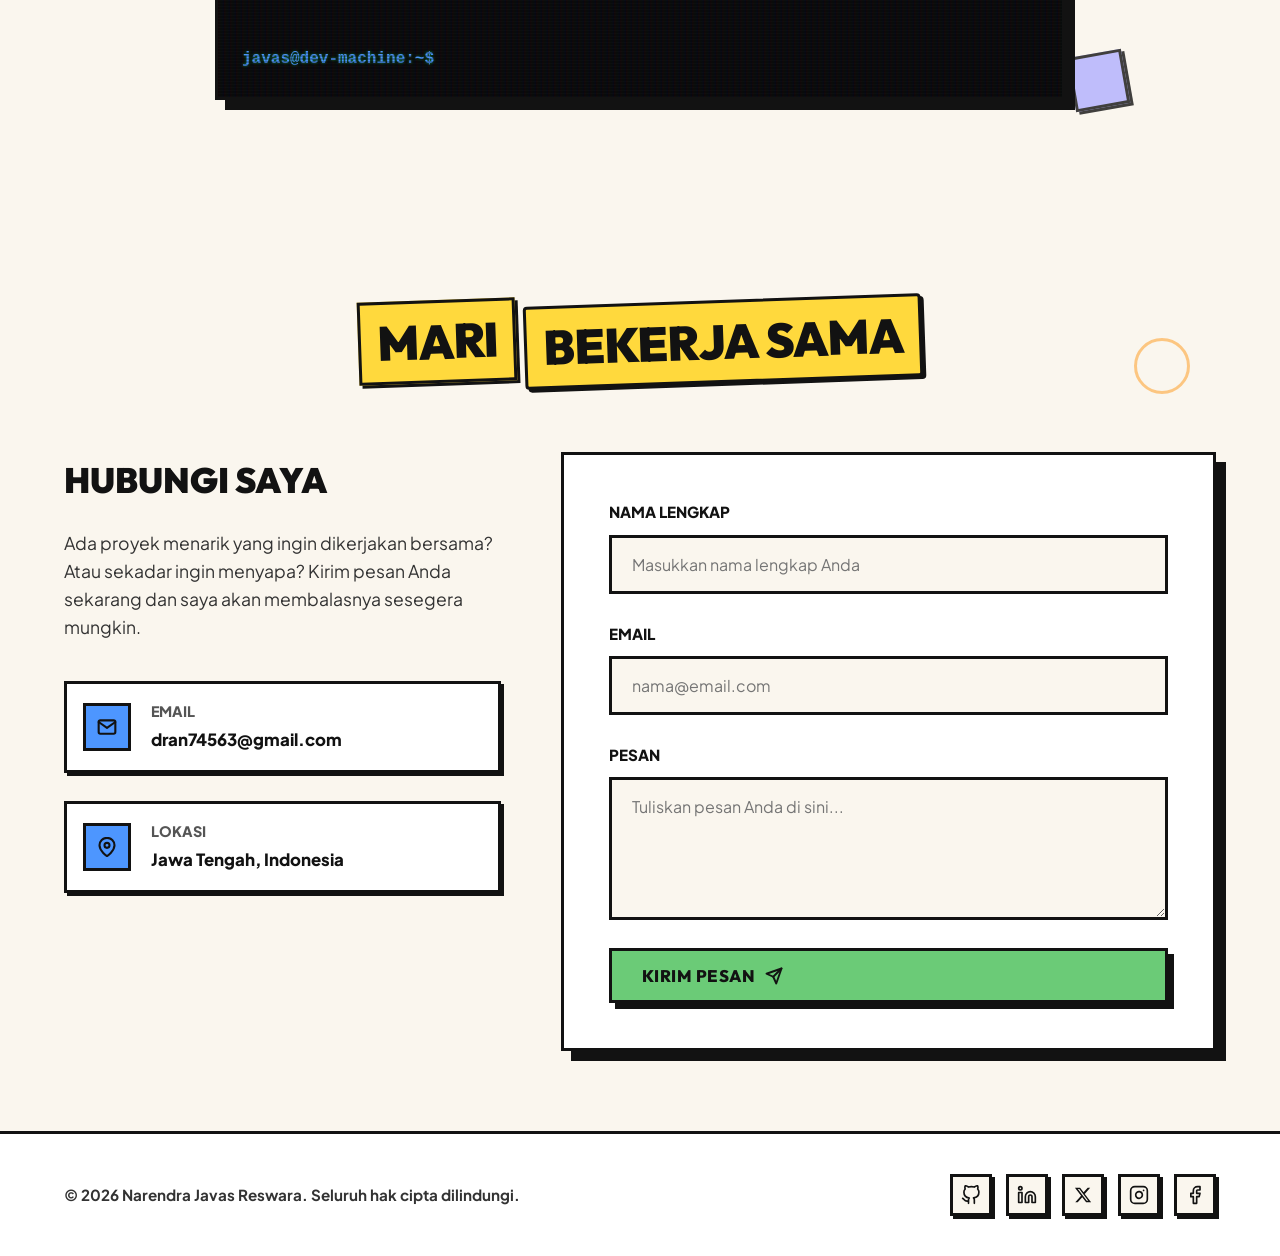
==== commit b883c353: "feat: add AI-Assisted Development badges and text descriptions to about/skills" ====
--- a/index.html
+++ b/index.html
@@ -314,6 +314,16 @@
                   <p data-translate="val2-desc">Memastikan navigasi intuitif, kegunaan maksimal, dan visual yang memukau.</p>
                 </div>
               </div>
+
+              <div class="value-item">
+                <div class="value-icon">
+                  <svg viewBox="0 0 24 24" width="20" height="20" stroke="currentColor" stroke-width="2.5" fill="none" stroke-linecap="round" stroke-linejoin="round"><polygon points="13 2 3 14 12 14 11 22 21 10 12 10 13 2"></polygon></svg>
+                </div>
+                <div>
+                  <h4 data-translate="val3-title">Efisiensi & Kecepatan</h4>
+                  <p data-translate="val3-desc">Memaksimalkan alat bantu kecerdasan buatan (AI) untuk mempercepat proses pembuatan produk berkualitas tinggi.</p>
+                </div>
+              </div>
             </div>
 
 
@@ -404,6 +414,7 @@
               <span class="skill-badge">Git & GitHub</span>
               <span class="skill-badge">VS Code</span>
               <span class="skill-badge">Figma</span>
+              <span class="skill-badge">AI-Assisted Coding (Cursor/Gemini)</span>
               <span class="skill-badge">Postman</span>
               <span class="skill-badge">Vercel / Netlify</span>
               <span class="skill-badge">Webpack / Vite</span>
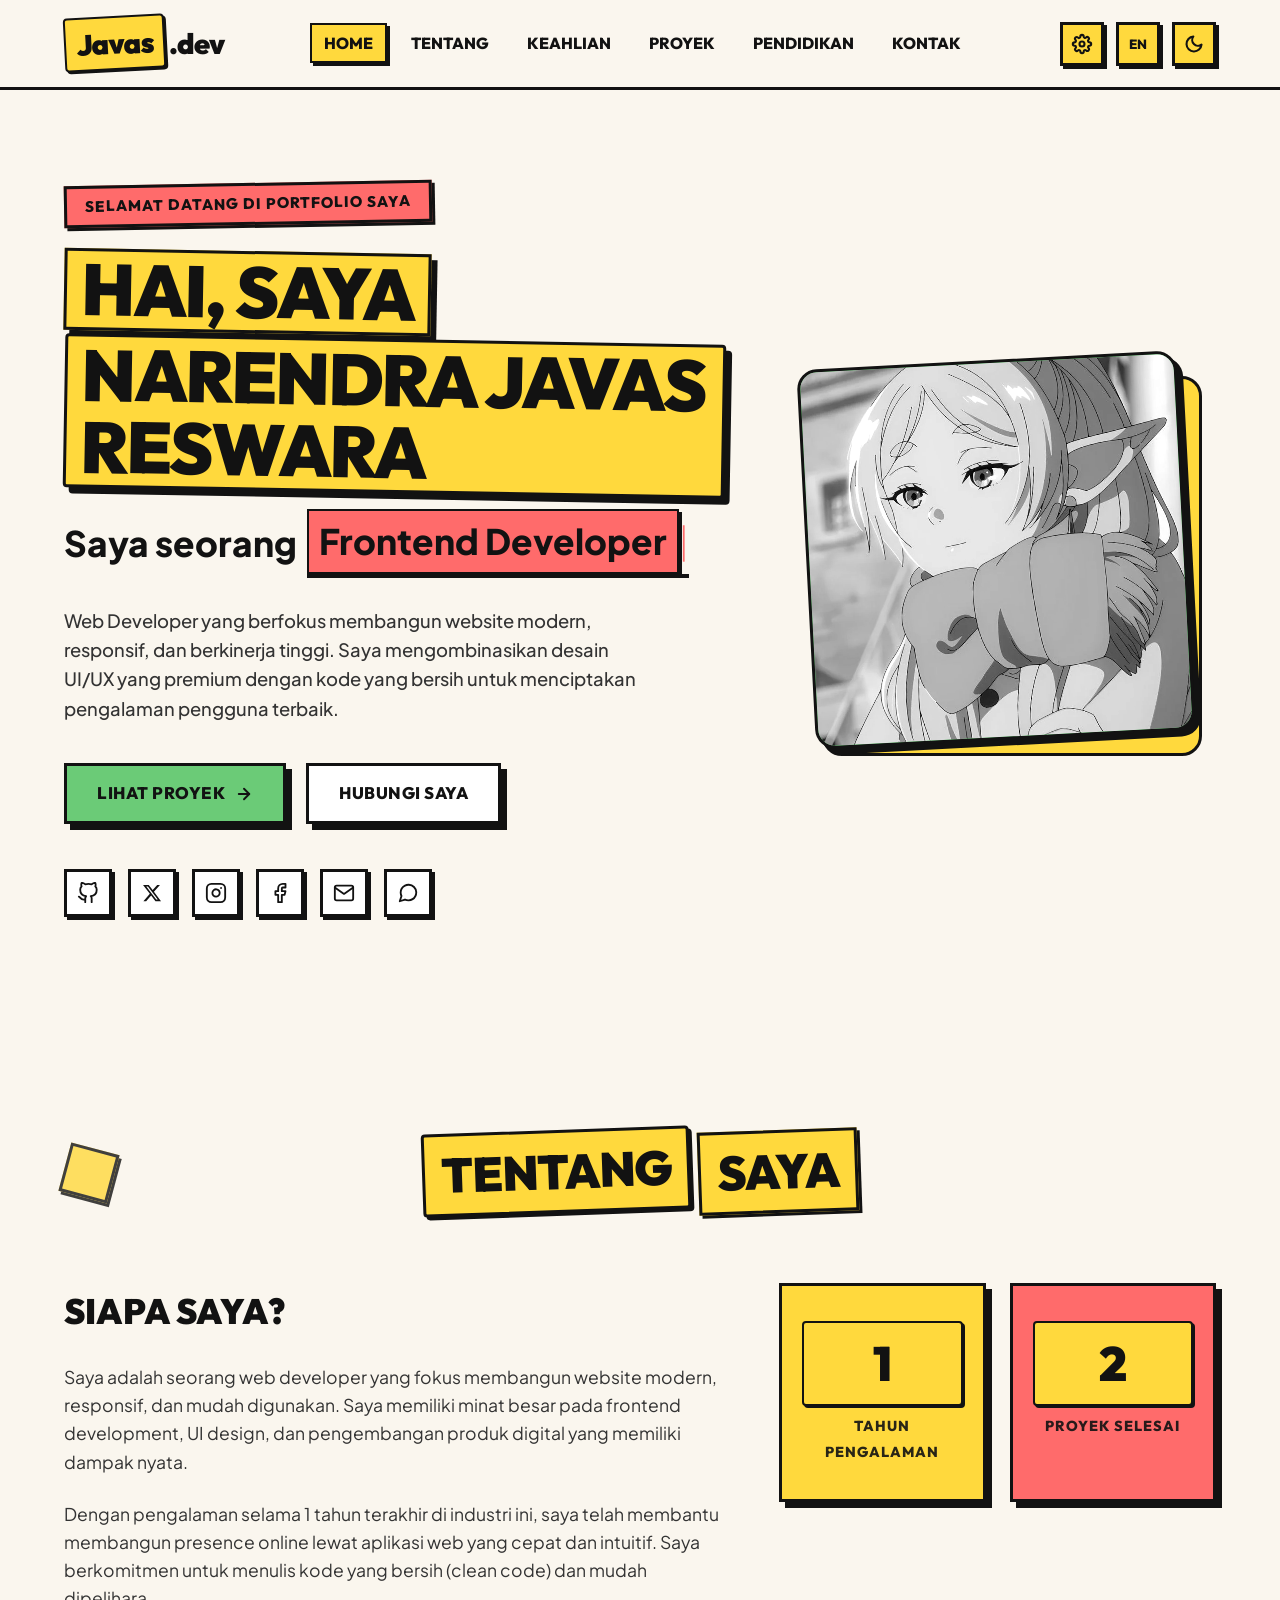
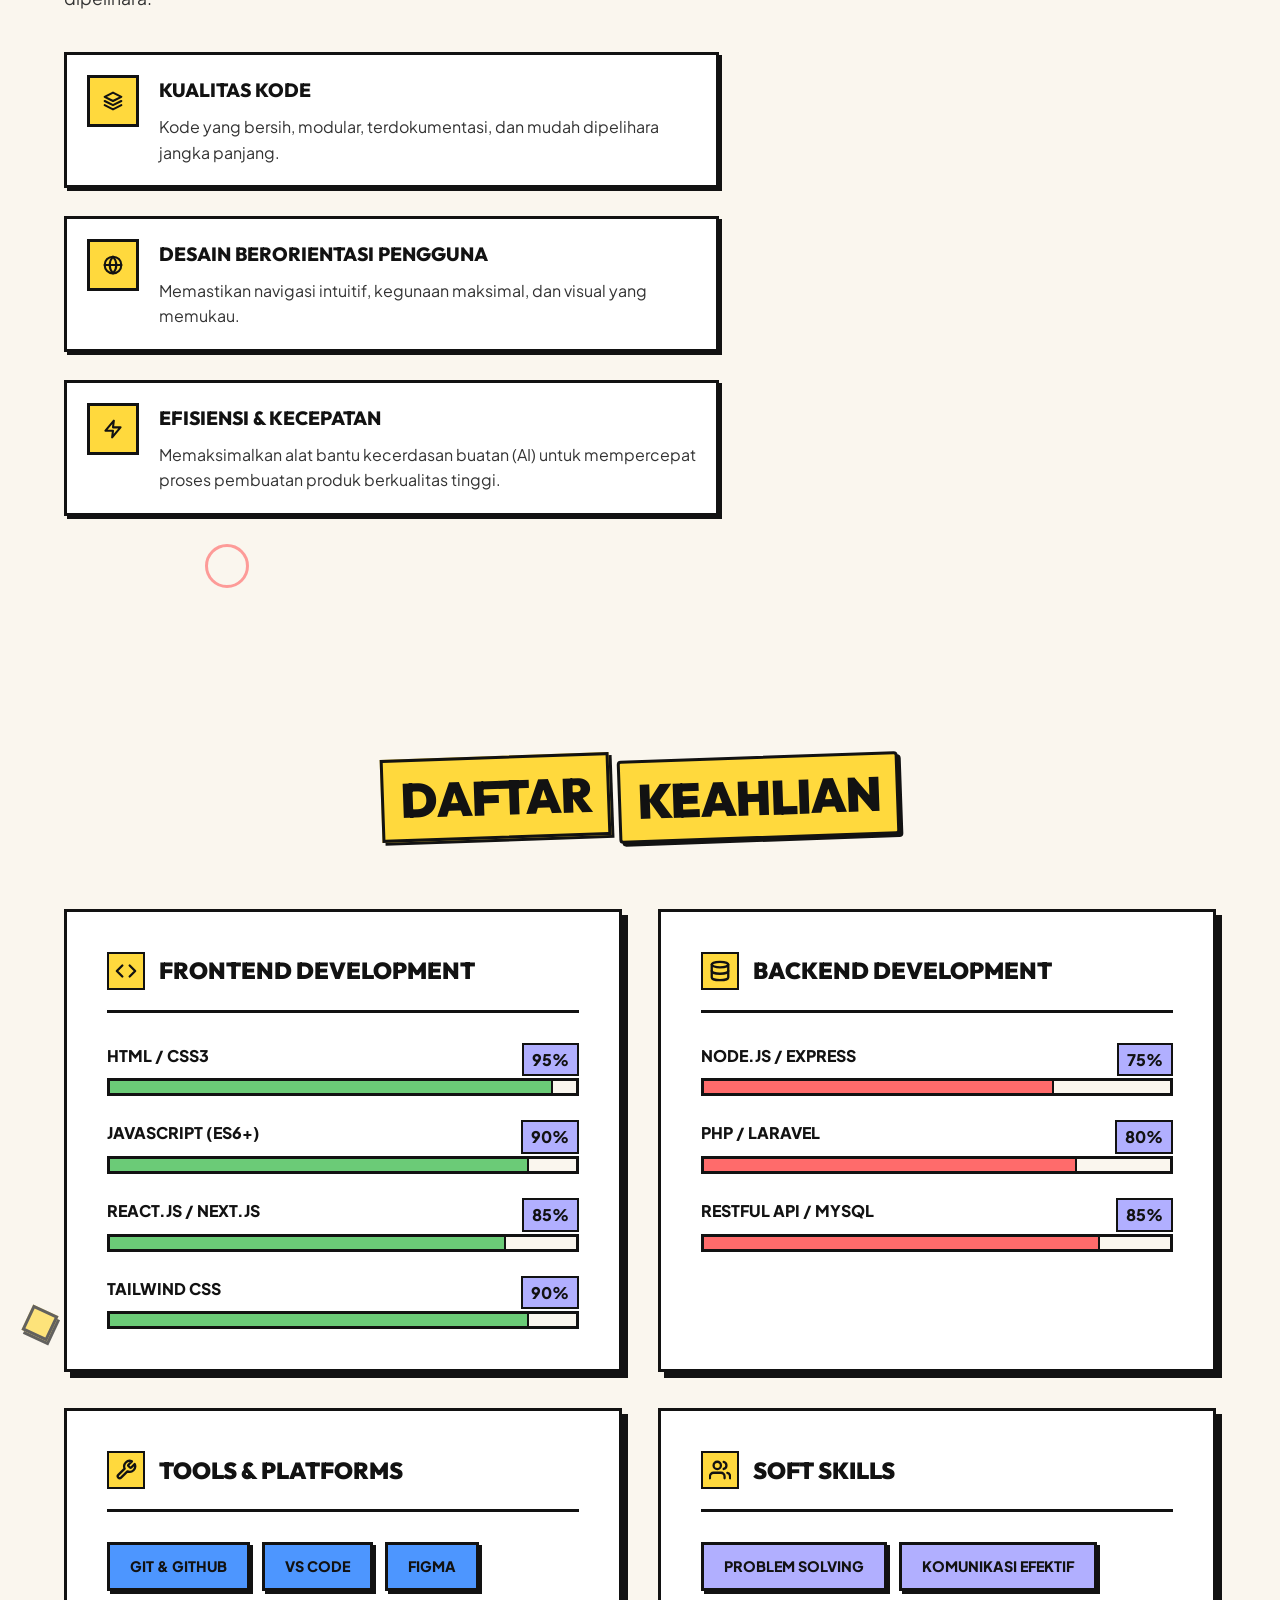
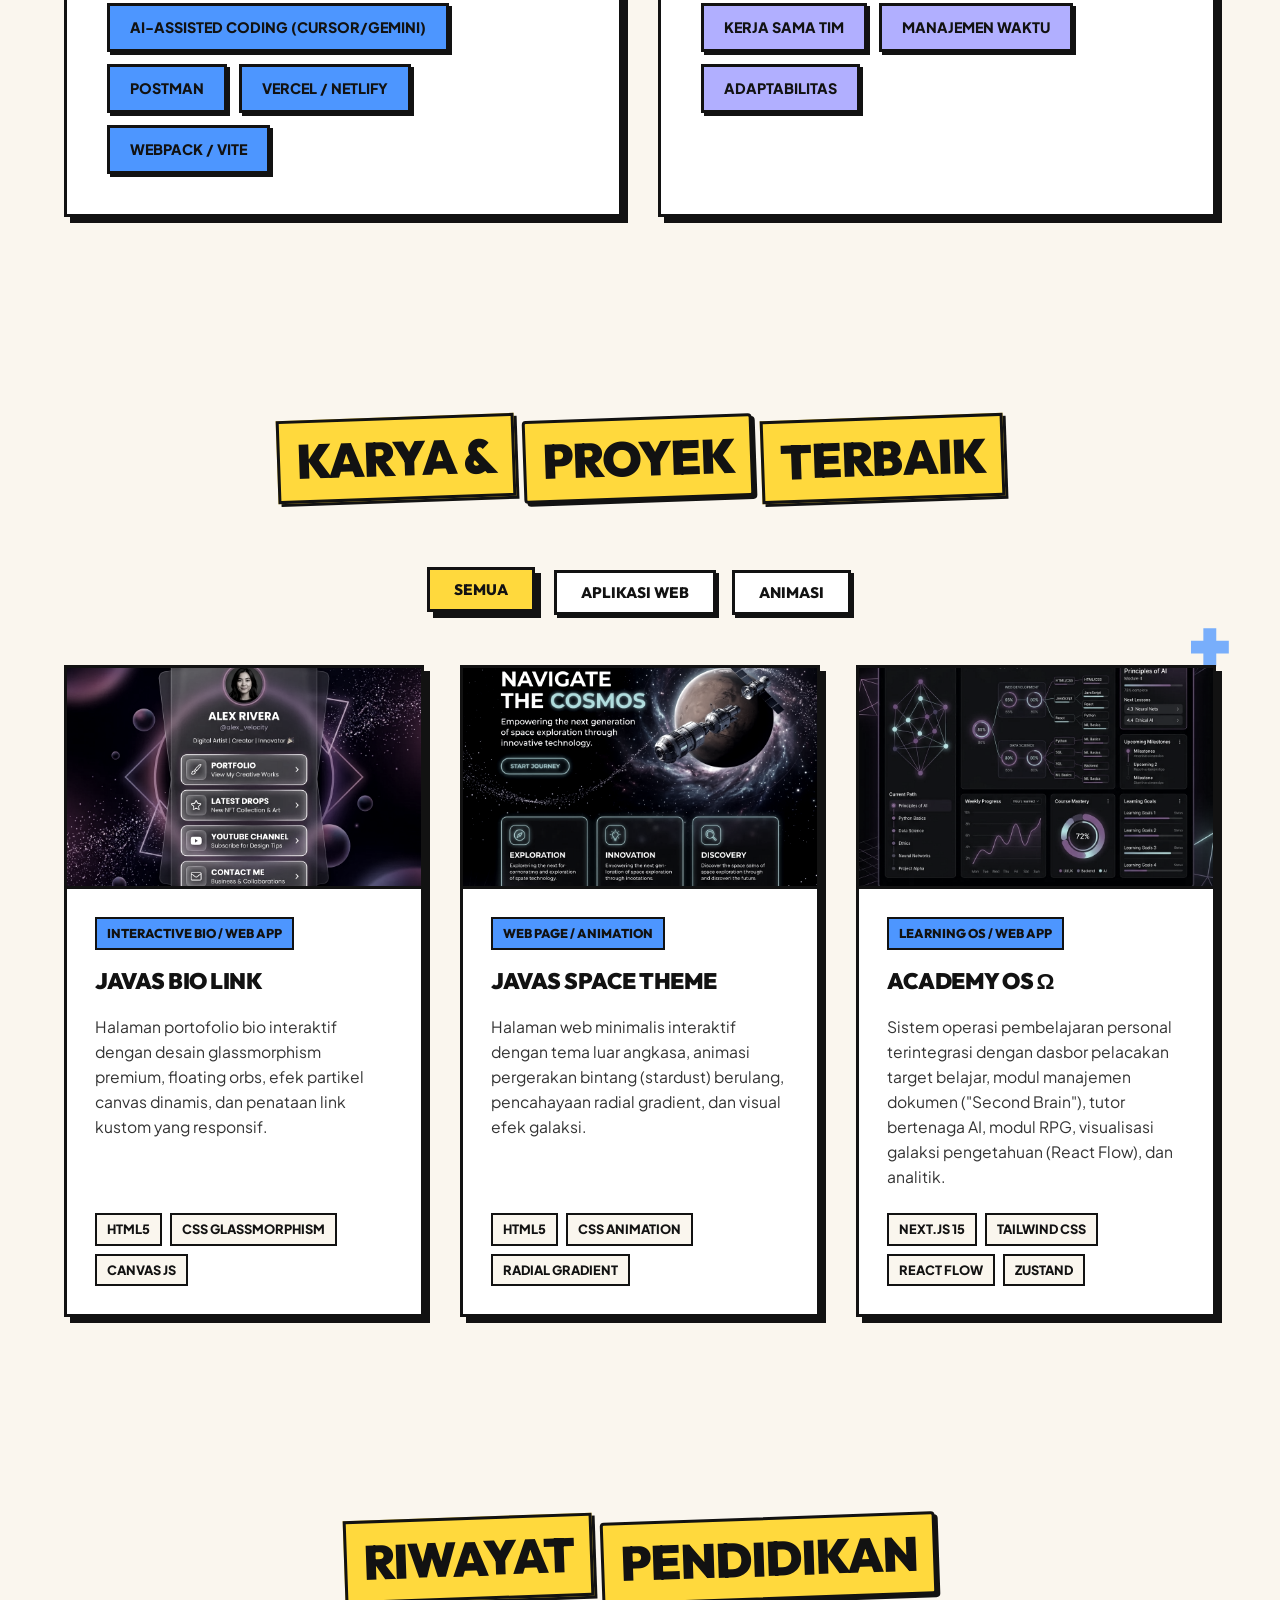
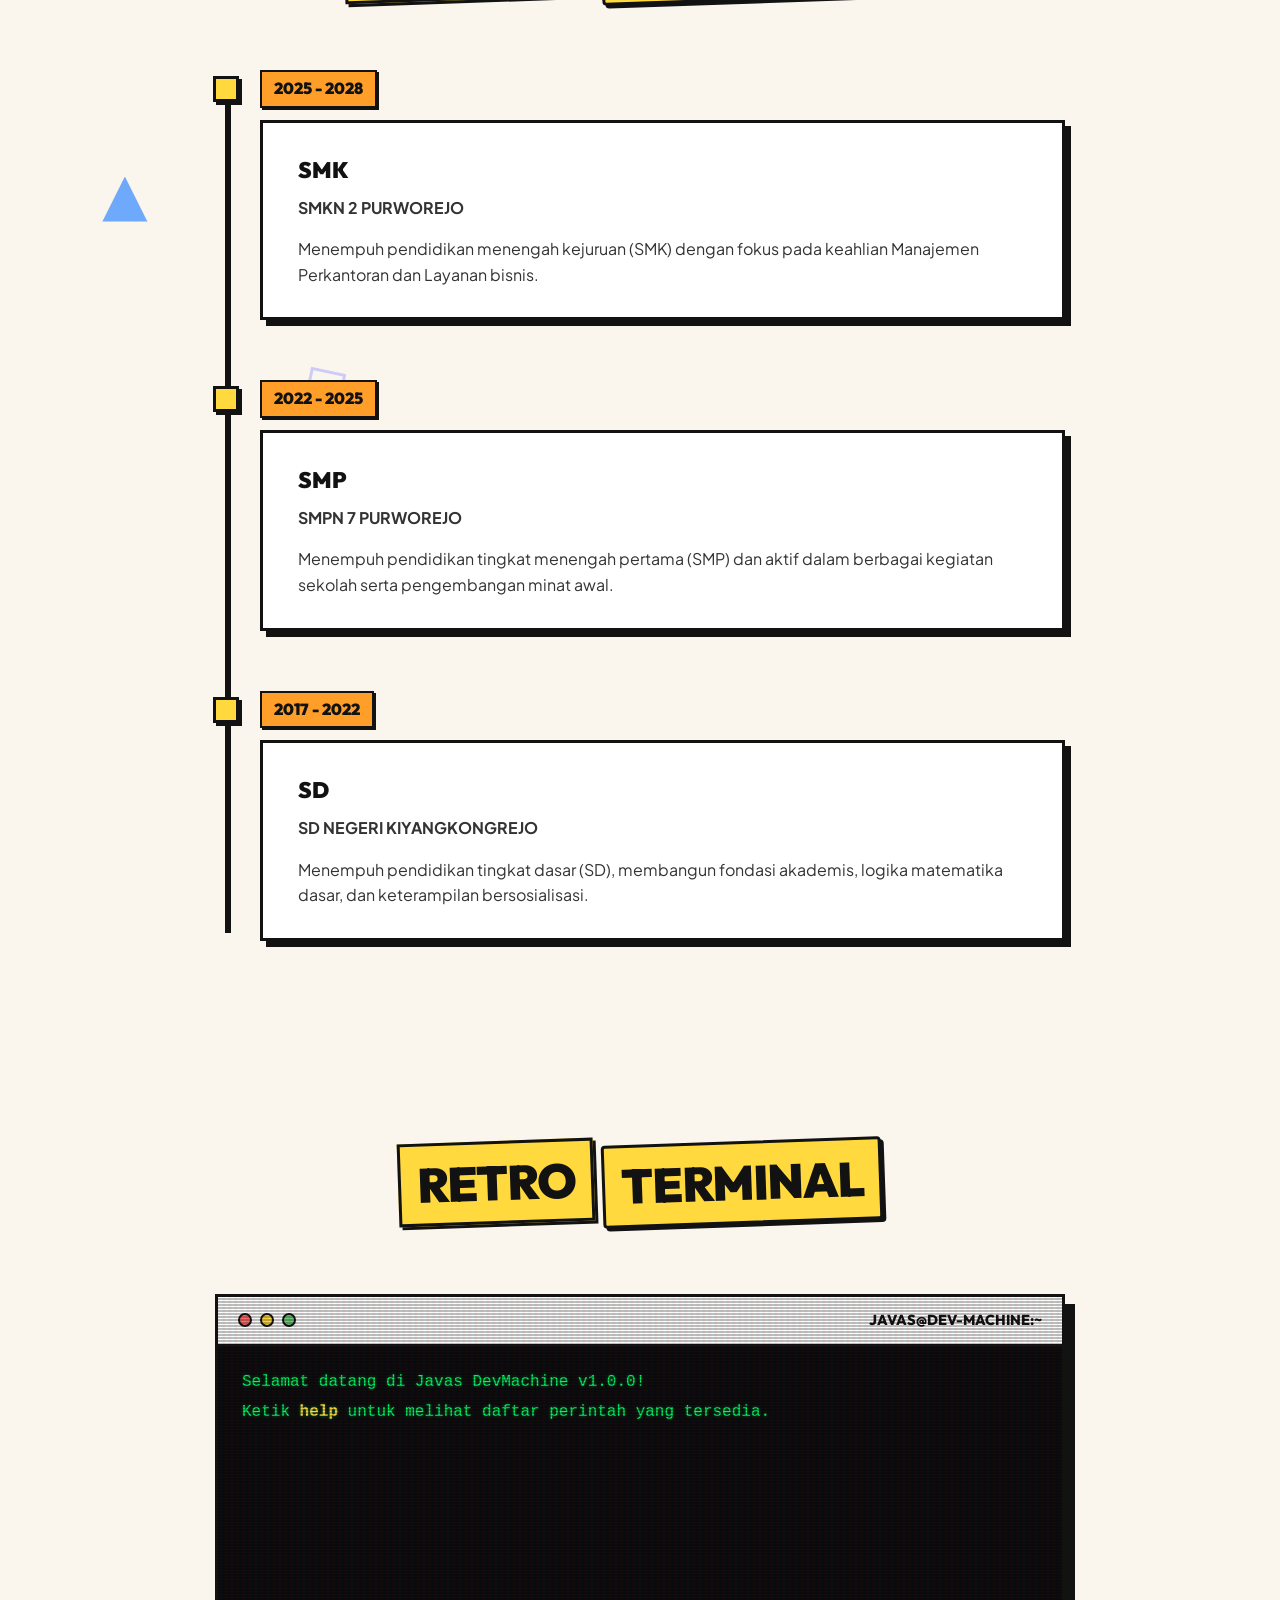
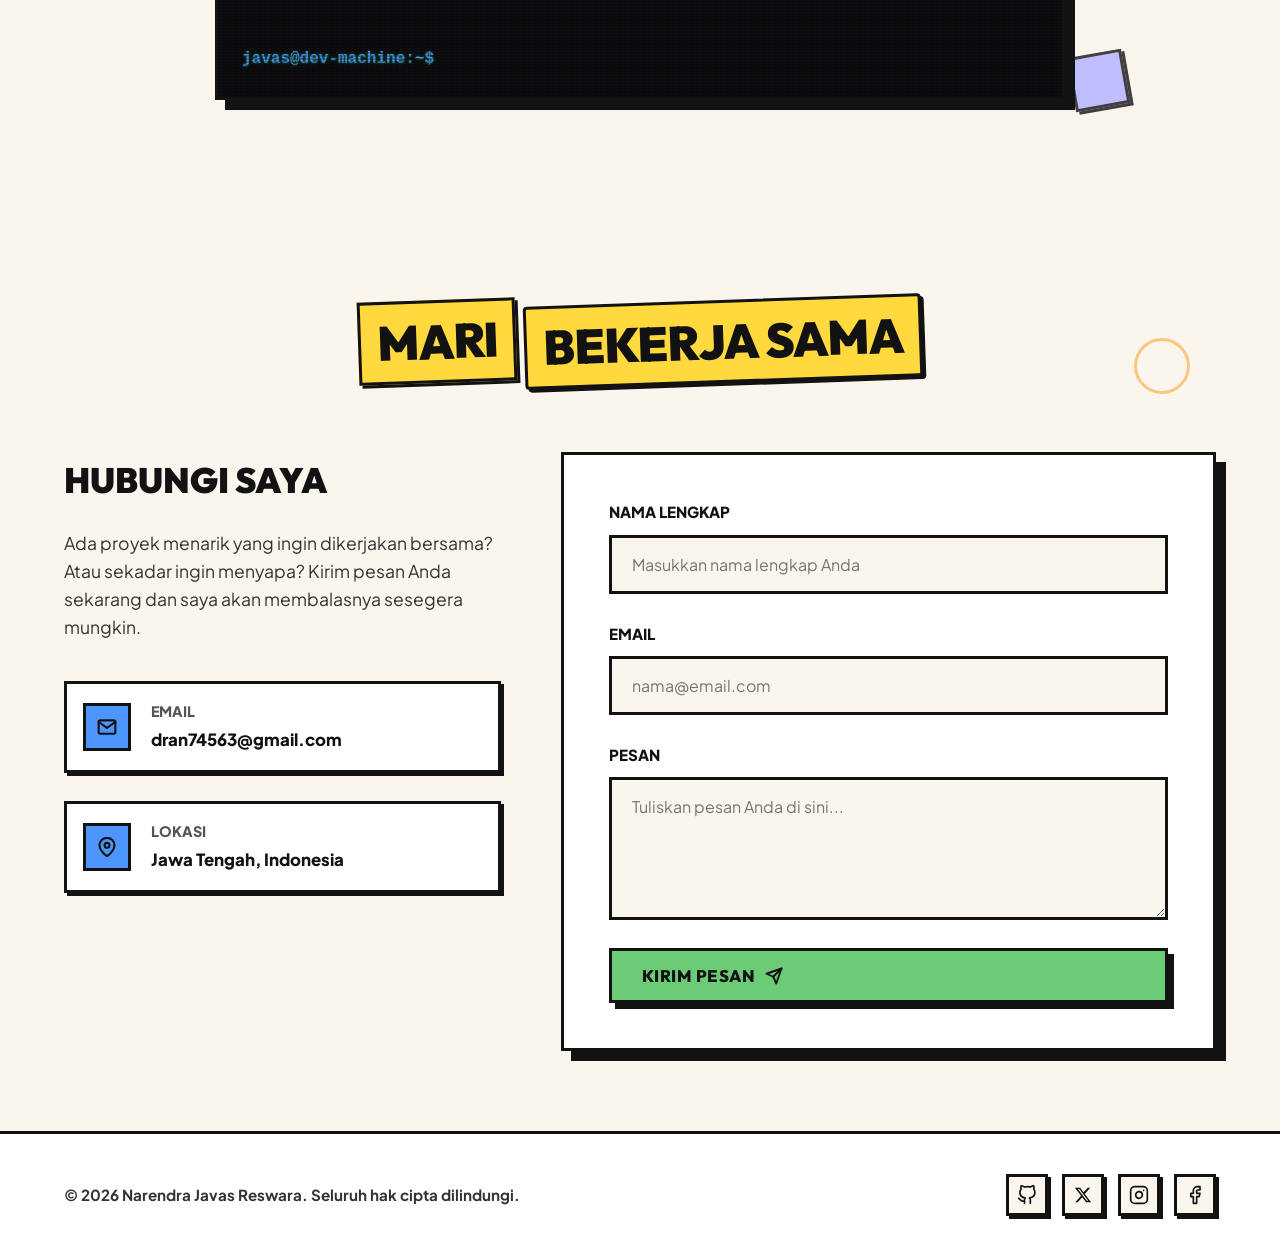
==== commit 427e3149: "chore: add robots.txt/sitemap for SEO and comment out placeholder LinkedIn link" ====
--- a/index.html
+++ b/index.html
@@ -250,9 +250,11 @@
             <a href="https://github.com/javasrajagula" target="_blank" rel="noopener noreferrer" class="social-link" id="social-hero-github" aria-label="GitHub">
               <svg viewBox="0 0 24 24" width="22" height="22" stroke="currentColor" stroke-width="2" fill="none" stroke-linecap="round" stroke-linejoin="round"><path d="M9 19c-5 1.5-5-2.5-7-3m14 6v-3.87a3.37 3.37 0 0 0-.94-2.61c3.14-.35 6.44-1.54 6.44-7A5.44 5.44 0 0 0 20 4.77 5.07 5.07 0 0 0 19.91 1S18.73.65 16 2.48a13.38 13.38 0 0 0-7 0C6.27.65 5.09 1 5.09 1A5.07 5.07 0 0 0 5 4.77a5.44 5.44 0 0 0-1.5 3.78c0 5.42 3.3 6.61 6.44 7A3.37 3.37 0 0 0 9 18.13V22"></path></svg>
             </a>
+            <!-- LinkedIn button temporarily commented out until active profile is set
             <a href="https://www.linkedin.com/in/narendra-undefined-12bb893ba/" target="_blank" rel="noopener noreferrer" class="social-link" id="social-hero-linkedin" aria-label="LinkedIn">
               <svg viewBox="0 0 24 24" width="22" height="22" stroke="currentColor" stroke-width="2" fill="none" stroke-linecap="round" stroke-linejoin="round"><path d="M16 8a6 6 0 0 1 6 6v7h-4v-7a2 2 0 0 0-2-2 2 2 0 0 0-2 2v7h-4v-7a6 6 0 0 1 6-6z"></path><rect x="2" y="9" width="4" height="12"></rect><circle cx="4" cy="4" r="2"></circle></svg>
             </a>
+            -->
             <a href="https://x.com/Javaskumar" target="_blank" rel="noopener noreferrer" class="social-link" id="social-hero-x" aria-label="X (Twitter)">
               <svg viewBox="0 0 24 24" width="20" height="20" fill="currentColor"><path d="M18.244 2.25h3.308l-7.227 8.26 8.502 11.24H16.17l-5.214-6.817L4.99 21.75H1.68l7.73-8.835L1.254 2.25H8.08l4.713 6.231zm-1.161 17.52h1.833L7.084 4.126H5.117z"/></svg>
             </a>
@@ -692,9 +694,11 @@
         <a href="https://github.com/javasrajagula" target="_blank" rel="noopener noreferrer" id="social-footer-github" aria-label="GitHub">
           <svg viewBox="0 0 24 24" width="20" height="20" stroke="currentColor" stroke-width="2" fill="none" stroke-linecap="round" stroke-linejoin="round"><path d="M9 19c-5 1.5-5-2.5-7-3m14 6v-3.87a3.37 3.37 0 0 0-.94-2.61c3.14-.35 6.44-1.54 6.44-7A5.44 5.44 0 0 0 20 4.77 5.07 5.07 0 0 0 19.91 1S18.73.65 16 2.48a13.38 13.38 0 0 0-7 0C6.27.65 5.09 1 5.09 1A5.07 5.07 0 0 0 5 4.77a5.44 5.44 0 0 0-1.5 3.78c0 5.42 3.3 6.61 6.44 7A3.37 3.37 0 0 0 9 18.13V22"></path></svg>
         </a>
+        <!-- LinkedIn button temporarily commented out until active profile is set
         <a href="https://www.linkedin.com/in/narendra-undefined-12bb893ba/" target="_blank" rel="noopener noreferrer" id="social-footer-linkedin" aria-label="LinkedIn">
           <svg viewBox="0 0 24 24" width="20" height="20" stroke="currentColor" stroke-width="2" fill="none" stroke-linecap="round" stroke-linejoin="round"><path d="M16 8a6 6 0 0 1 6 6v7h-4v-7a2 2 0 0 0-2-2 2 2 0 0 0-2 2v7h-4v-7a6 6 0 0 1 6-6z"></path><rect x="2" y="9" width="4" height="12"></rect><circle cx="4" cy="4" r="2"></circle></svg>
         </a>
+        -->
         <a href="https://x.com/Javaskumar" target="_blank" rel="noopener noreferrer" id="social-footer-x" aria-label="X (Twitter)">
           <svg viewBox="0 0 24 24" width="18" height="18" fill="currentColor"><path d="M18.244 2.25h3.308l-7.227 8.26 8.502 11.24H16.17l-5.214-6.817L4.99 21.75H1.68l7.73-8.835L1.254 2.25H8.08l4.713 6.231zm-1.161 17.52h1.833L7.084 4.126H5.117z"/></svg>
         </a>
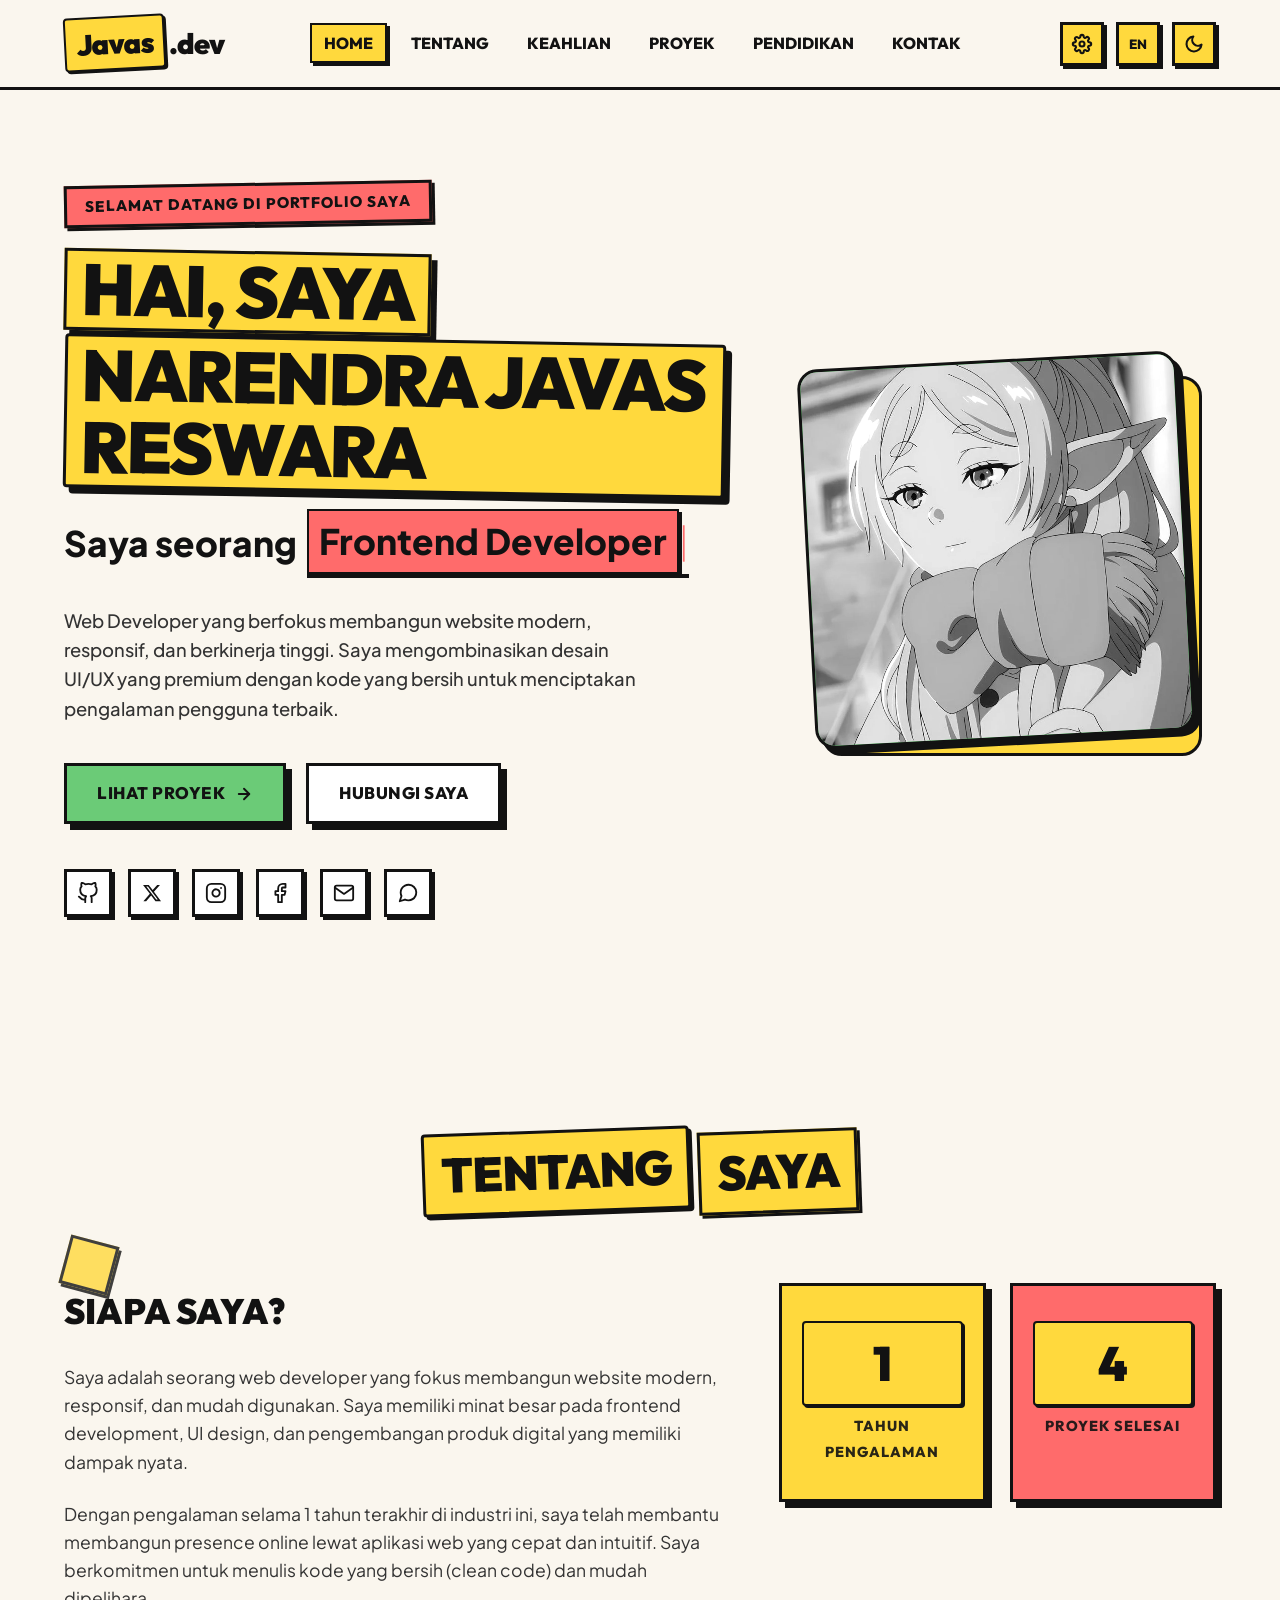
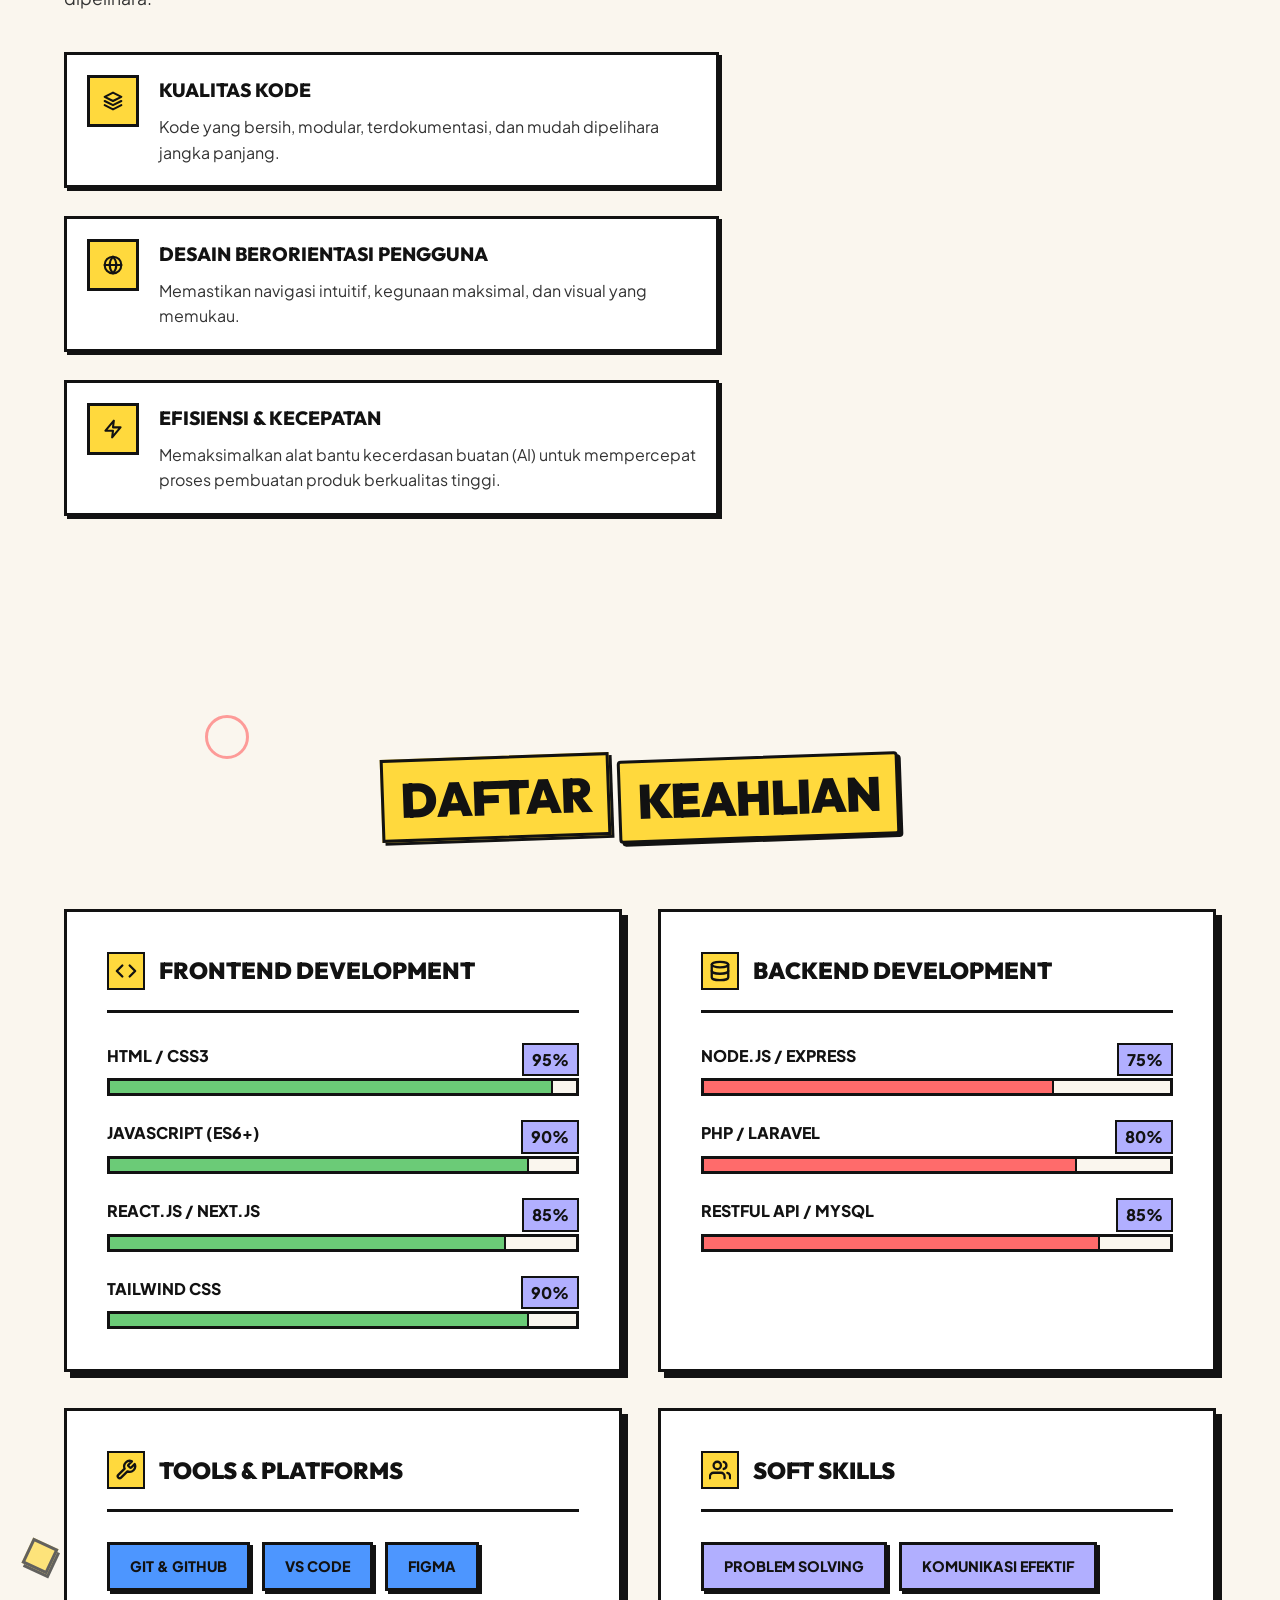
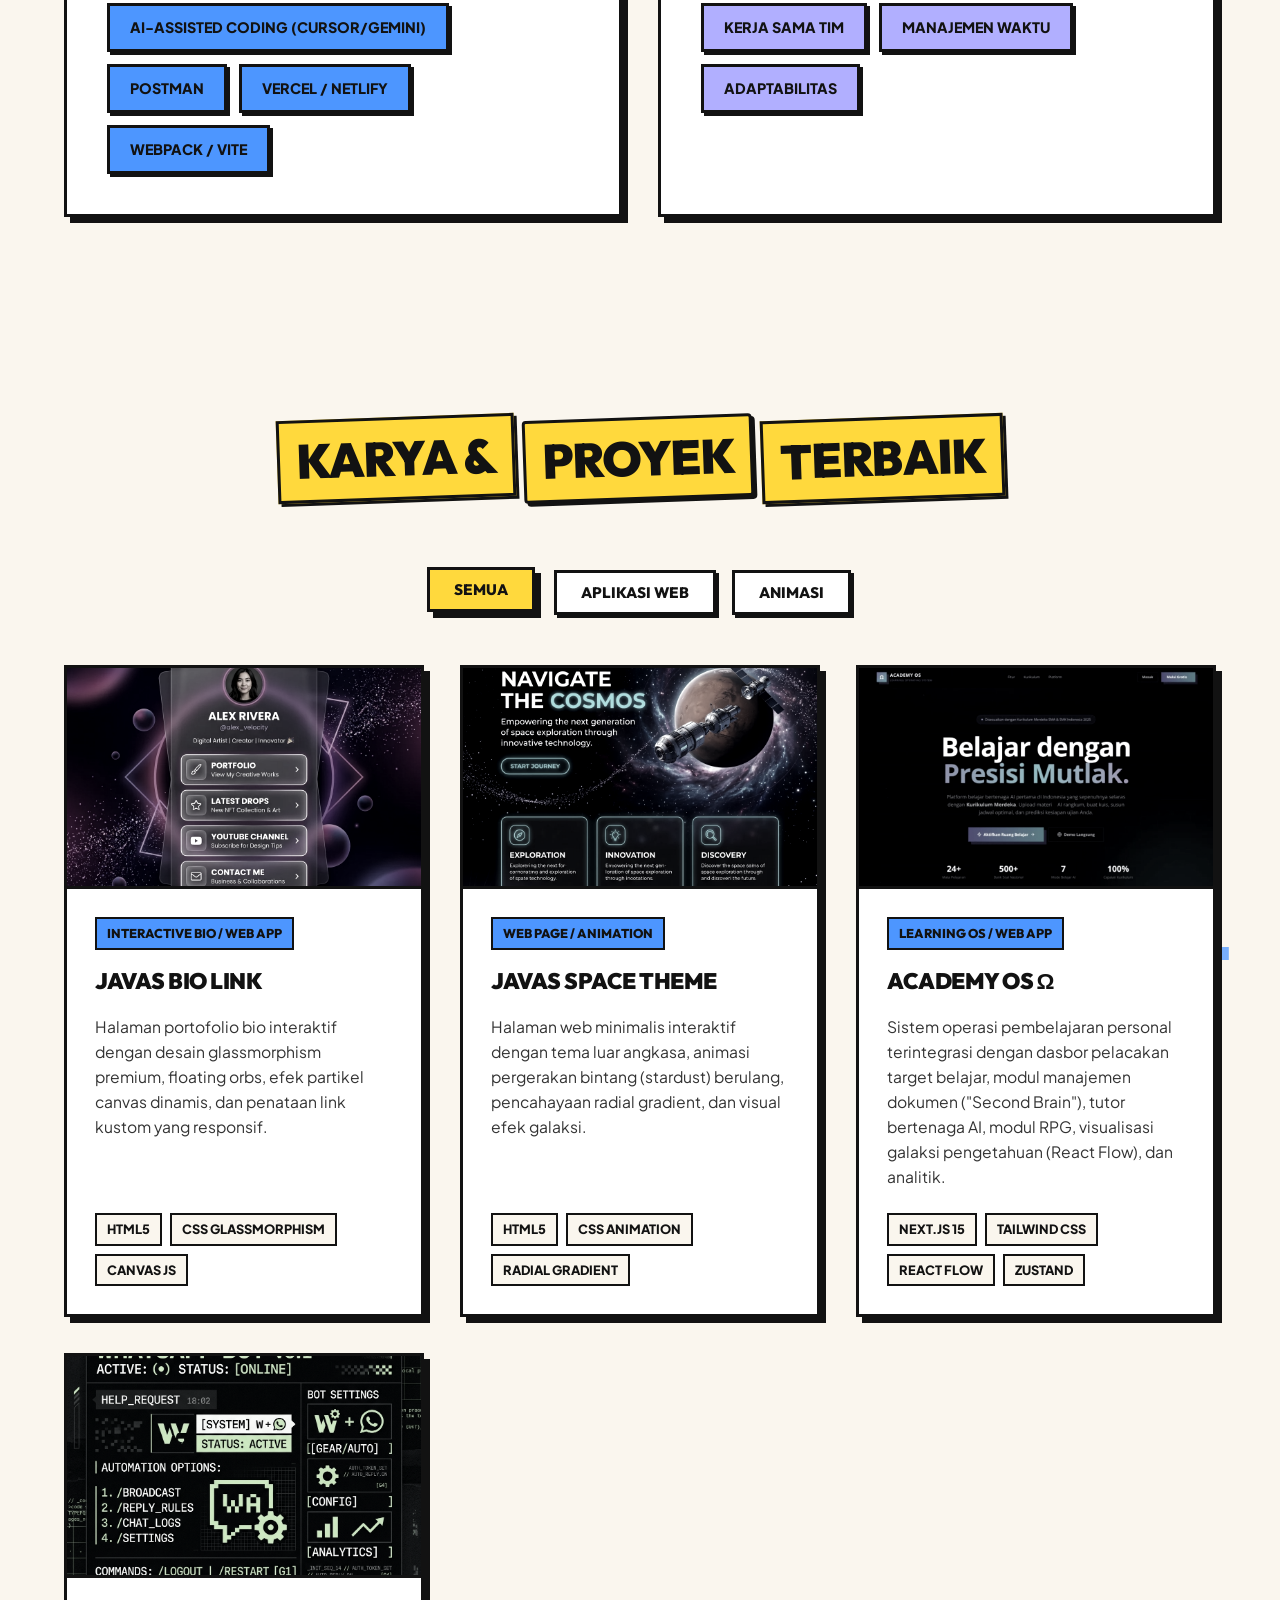
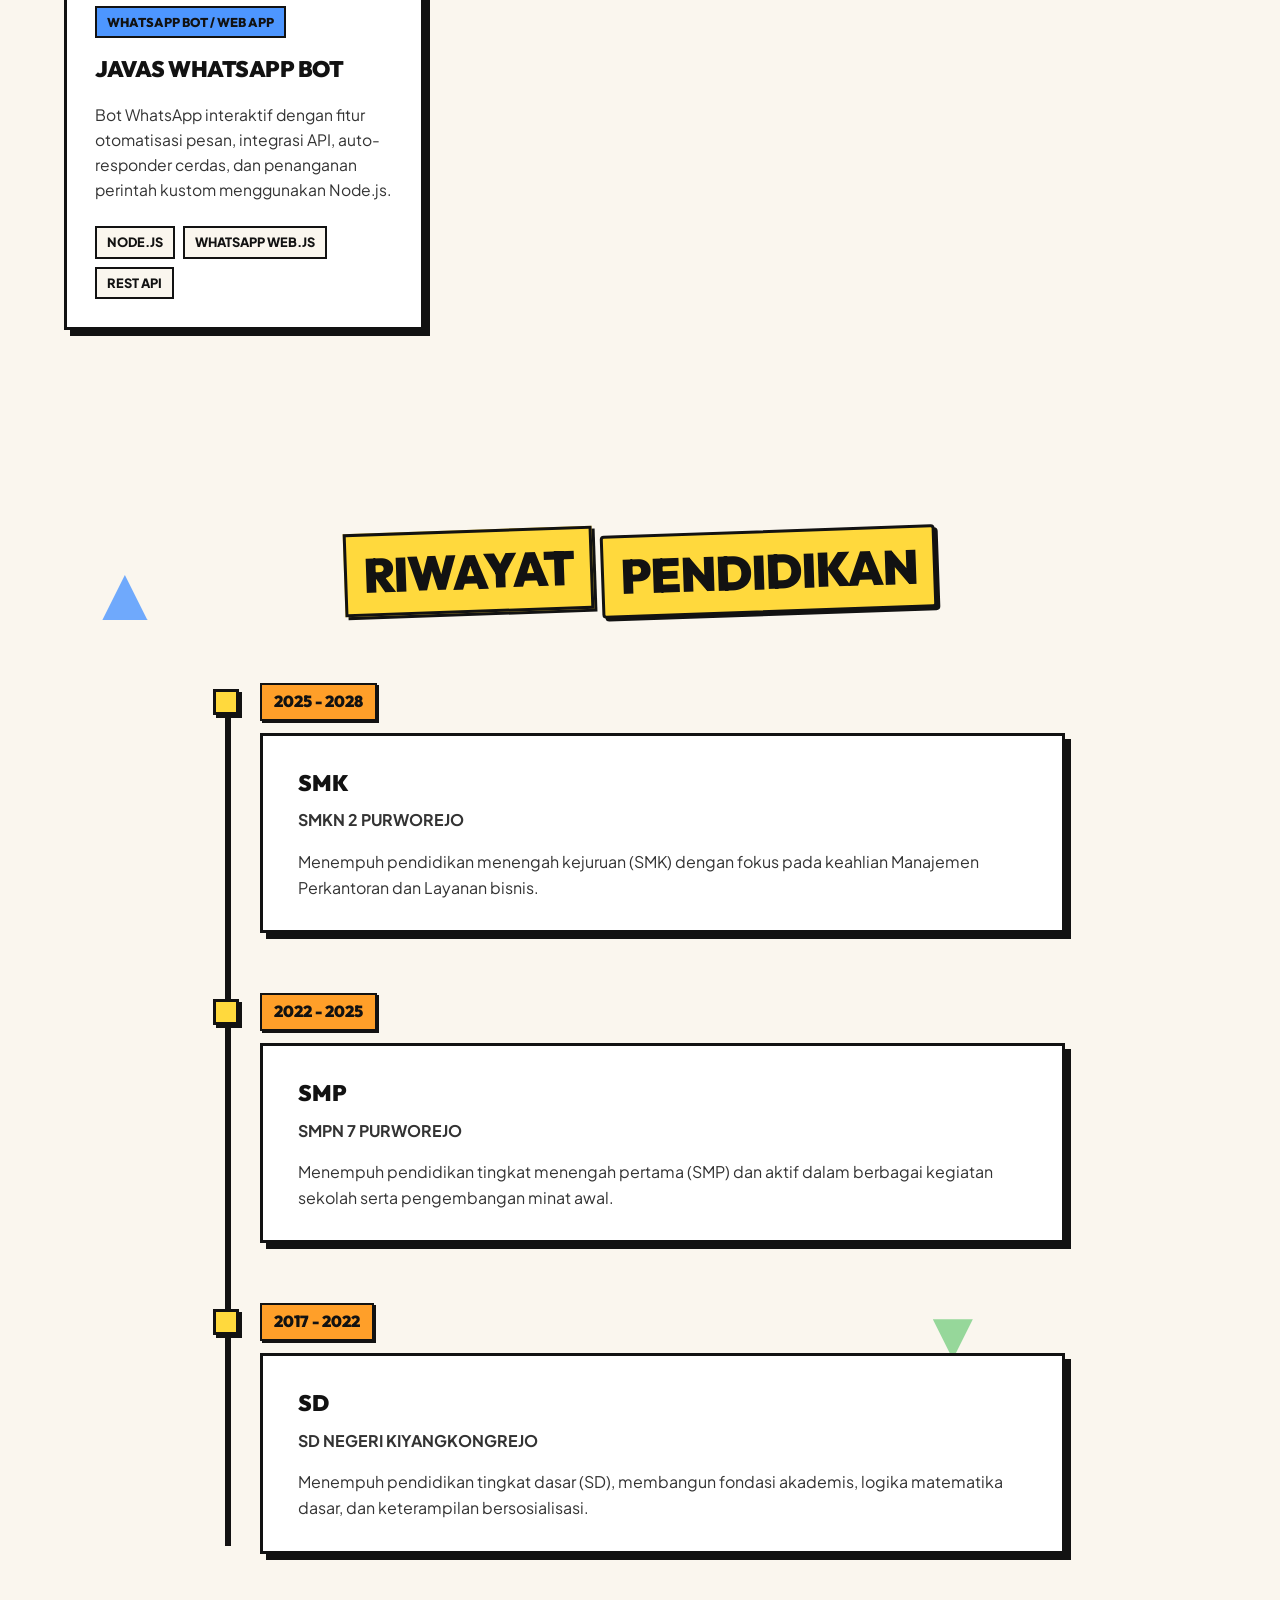
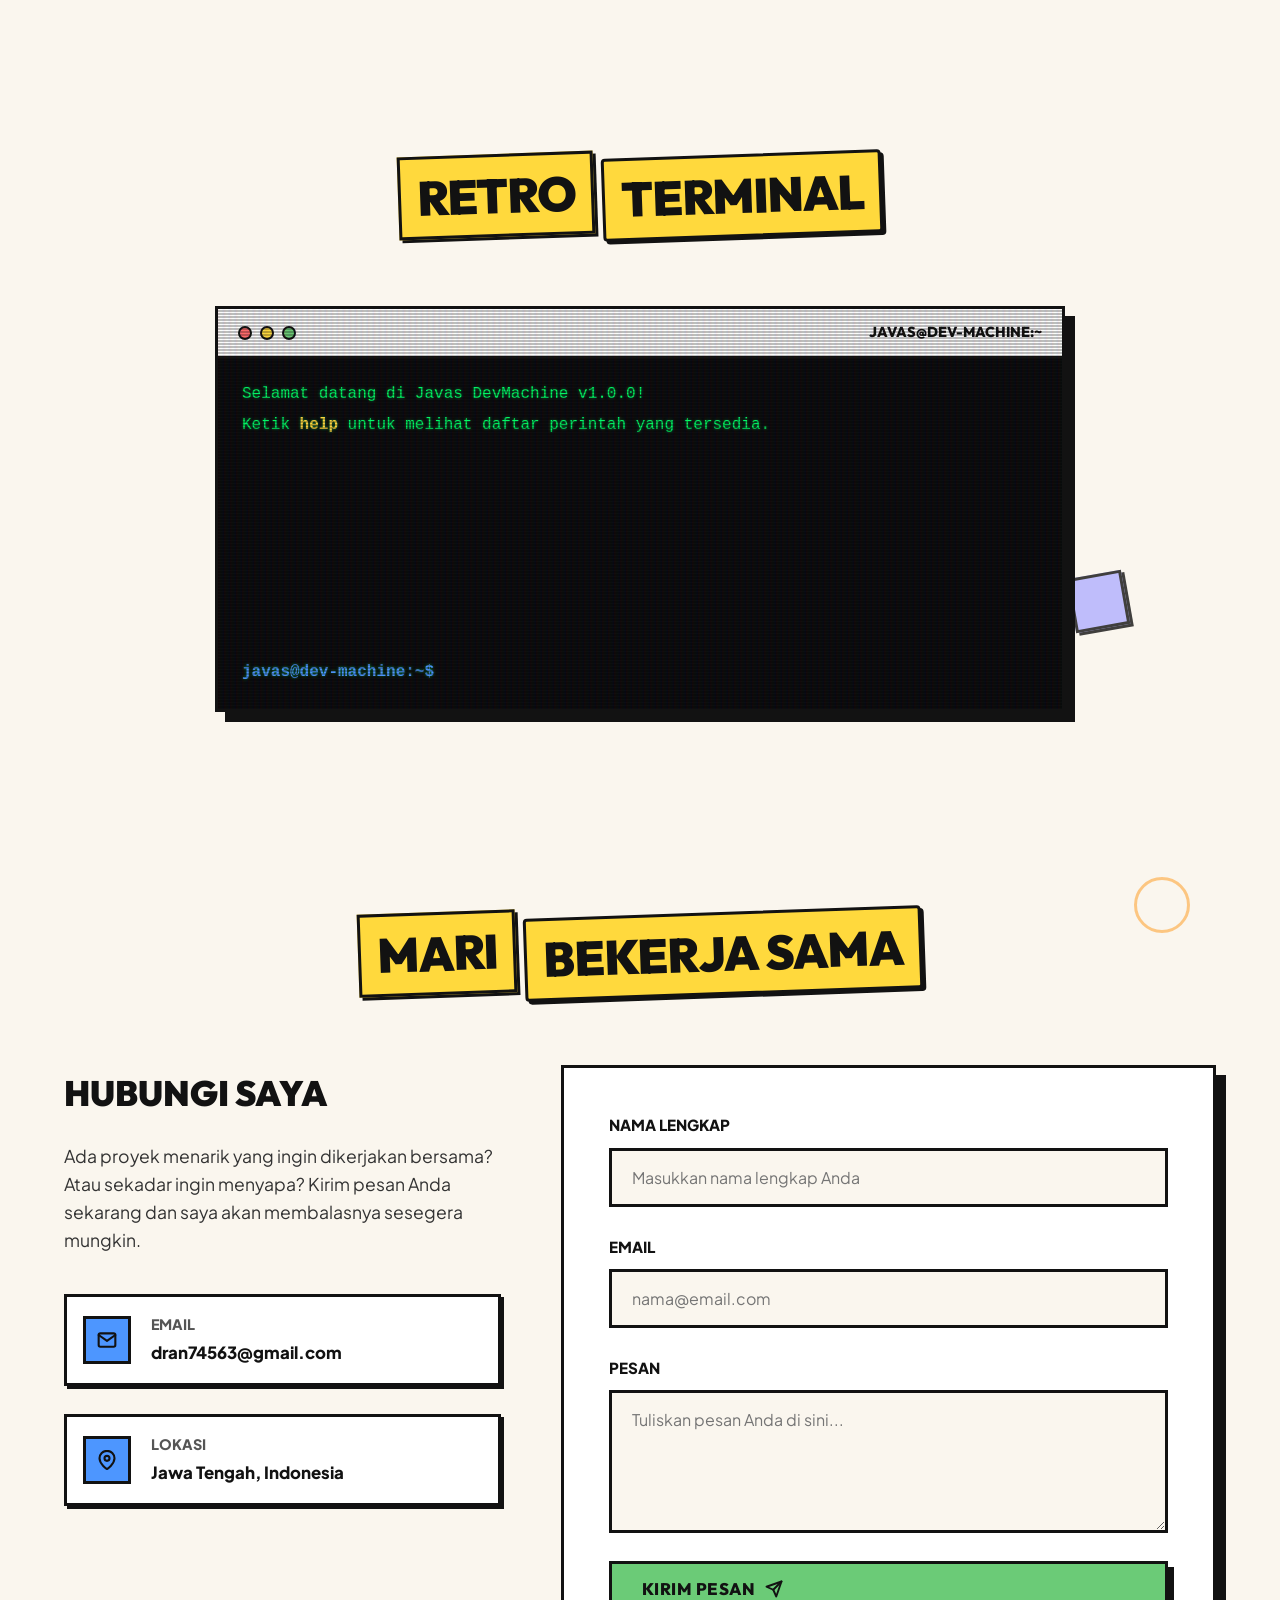
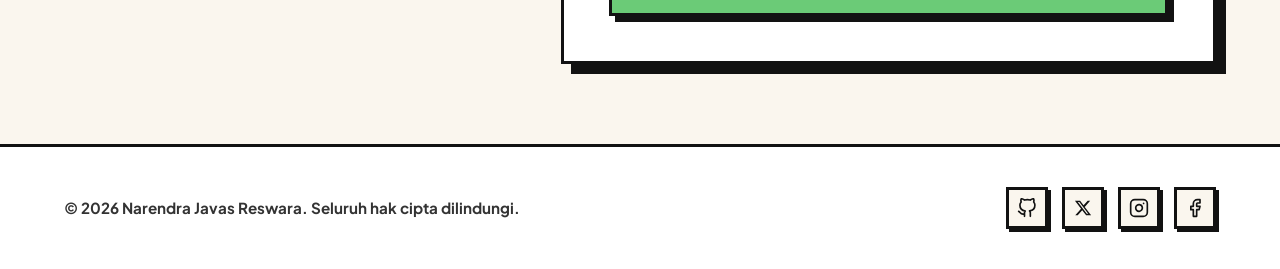
==== commit 78fd7f7b: "feat: add Javas WhatsApp Bot project" ====
--- a/index.html
+++ b/index.html
@@ -337,7 +337,7 @@
               <span class="info-label" data-translate="card1-label">Tahun Pengalaman</span>
             </div>
             <div class="info-card">
-              <span class="info-num gradient-text">2</span>
+              <span class="info-num gradient-text">4</span>
               <span class="info-label" data-translate="card2-label">Proyek Selesai</span>
             </div>
           </div>
@@ -540,6 +540,32 @@
                 <span class="tech-tag">Tailwind CSS</span>
                 <span class="tech-tag">React Flow</span>
                 <span class="tech-tag">Zustand</span>
+              </div>
+            </div>
+          </article>
+
+          <!-- Project 4 -->
+          <article class="project-card" data-category="web-app">
+            <div class="project-image-wrapper">
+              <img src="assets/images/project_javas_bot_wa.png" alt="Pratinjau Proyek Javas WhatsApp Bot" class="project-image" loading="lazy" width="360" height="225">
+              <div class="project-overlay">
+                <div class="project-links">
+                  <a href="https://github.com/javasrajagula/javas-bot-wa" target="_blank" rel="noopener noreferrer" class="project-btn" aria-label="Lihat Repositori GitHub Javas WhatsApp Bot">
+                    <svg viewBox="0 0 24 24" width="20" height="20" stroke="currentColor" stroke-width="2" fill="none" stroke-linecap="round" stroke-linejoin="round"><path d="M9 19c-5 1.5-5-2.5-7-3m14 6v-3.87a3.37 3.37 0 0 0-.94-2.61c3.14-.35 6.44-1.54 6.44-7A5.44 5.44 0 0 0 20 4.77 5.07 5.07 0 0 0 19.91 1S18.73.65 16 2.48a13.38 13.38 0 0 0-7 0C6.27.65 5.09 1 5.09 1A5.07 5.07 0 0 0 5 4.77a5.44 5.44 0 0 0-1.5 3.78c0 5.42 3.3 6.61 6.44 7A3.37 3.37 0 0 0 9 18.13V22"></path></svg>
+                  </a>
+                </div>
+              </div>
+            </div>
+            <div class="project-info">
+              <span class="project-category" data-translate="project4-category">WhatsApp Bot / Web App</span>
+              <h3 class="project-name">Javas WhatsApp Bot</h3>
+              <p class="project-description" data-translate="project4-desc">
+                Bot WhatsApp interaktif dengan fitur otomatisasi pesan, integrasi API, auto-responder cerdas, dan penanganan perintah kustom menggunakan Node.js.
+              </p>
+              <div class="project-tech">
+                <span class="tech-tag">Node.js</span>
+                <span class="tech-tag">WhatsApp Web.js</span>
+                <span class="tech-tag">REST API</span>
               </div>
             </div>
           </article>
